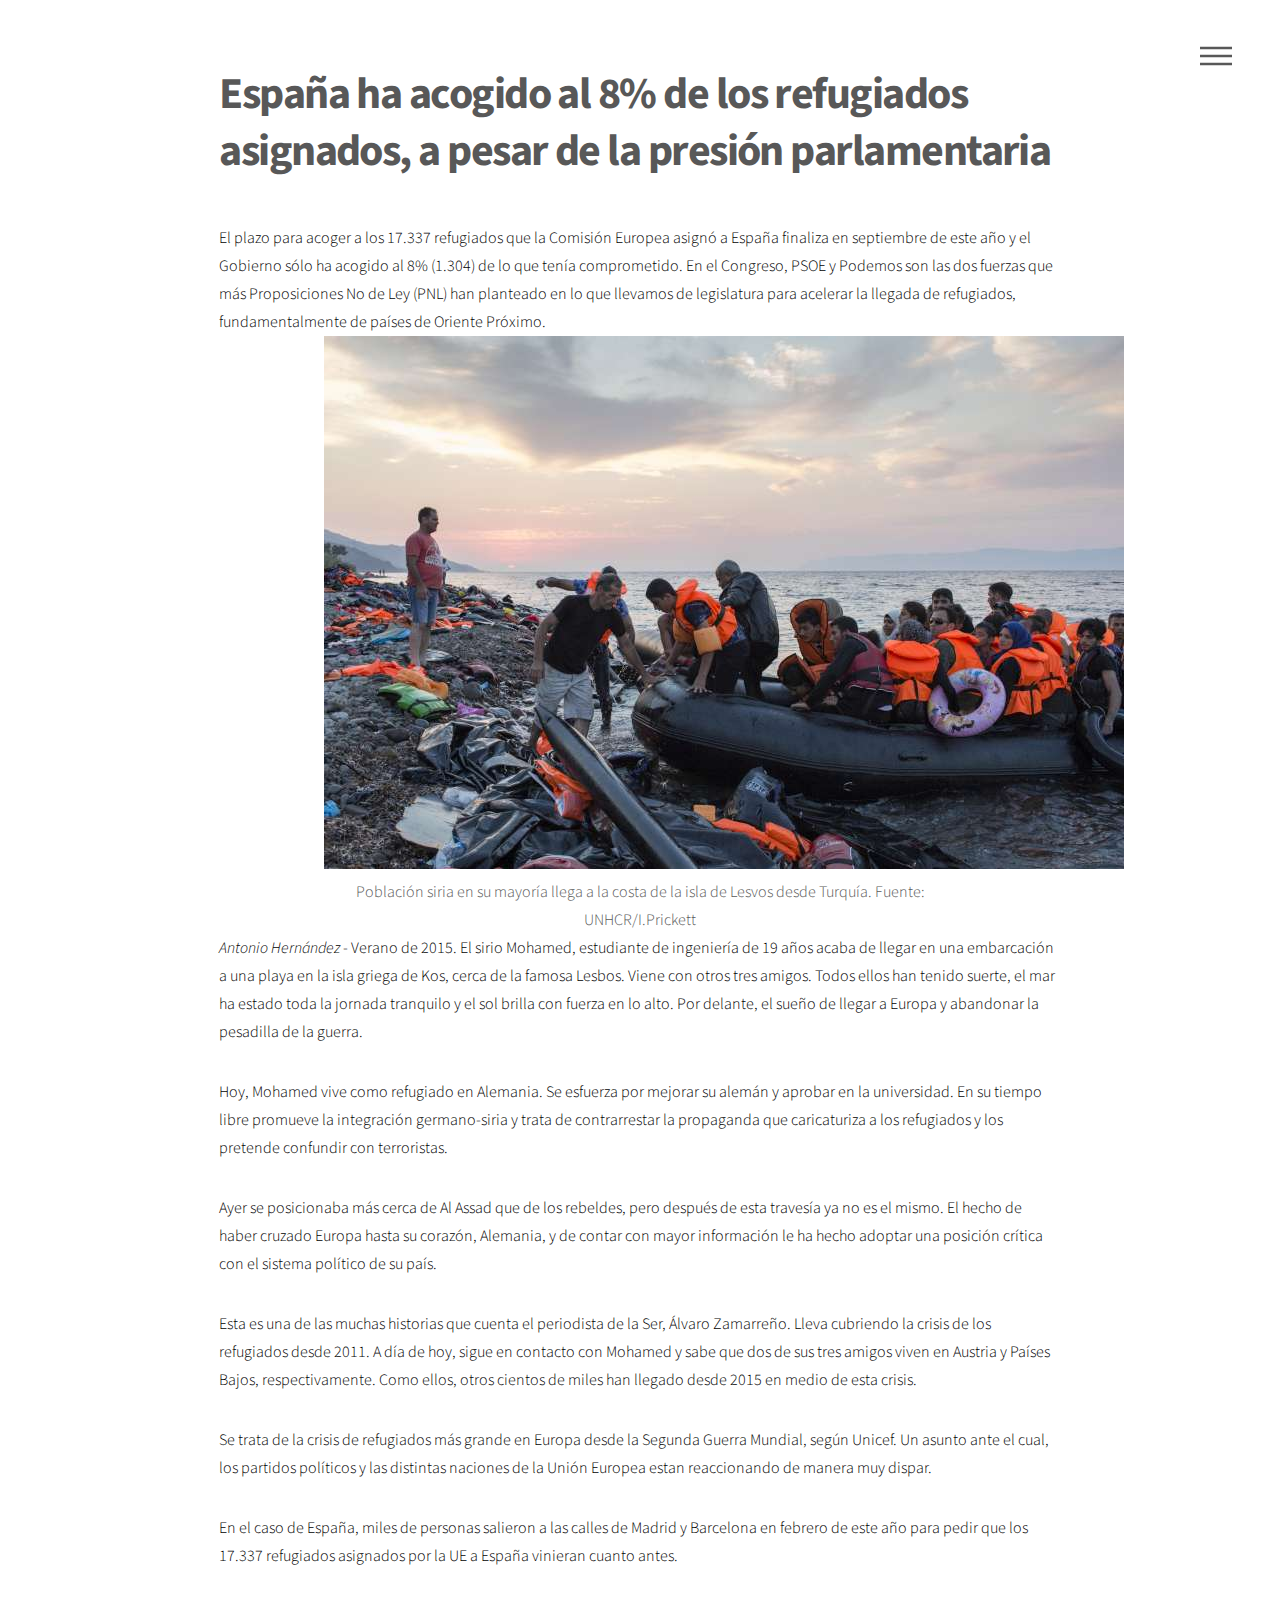
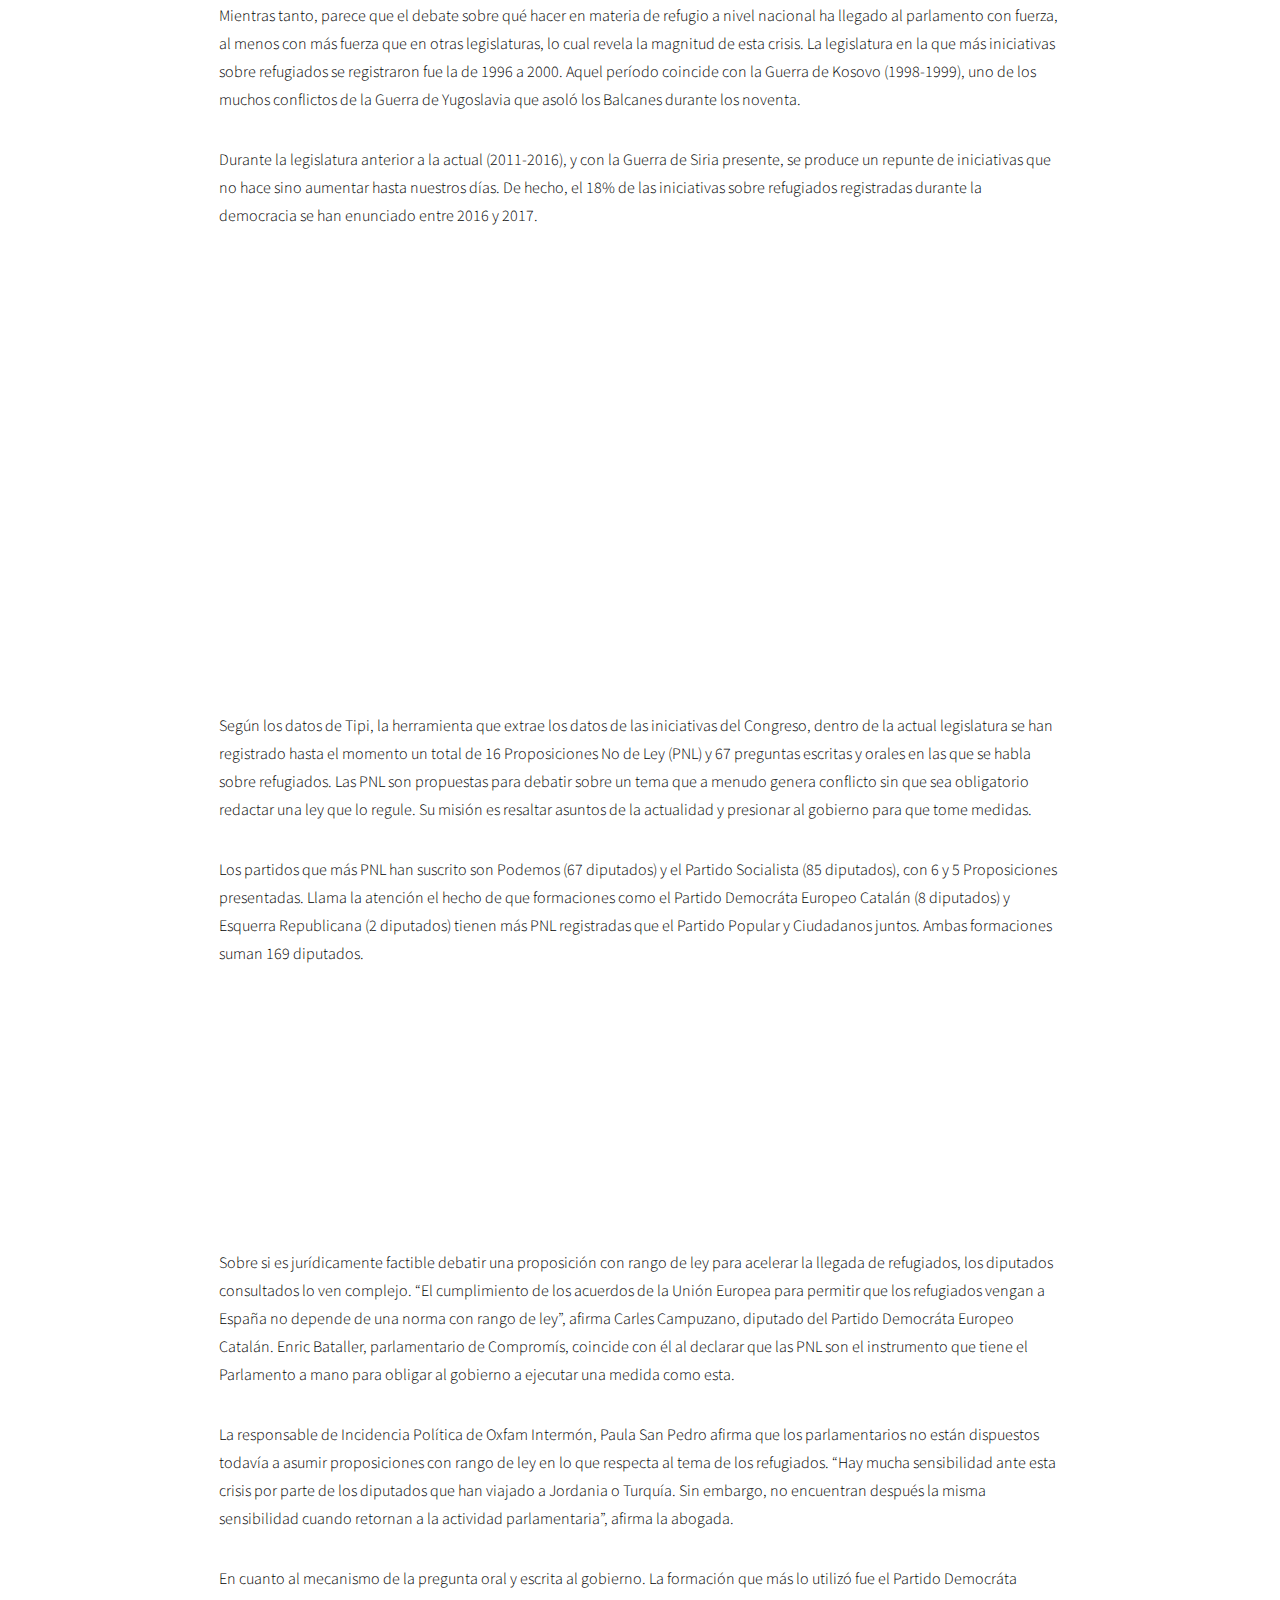
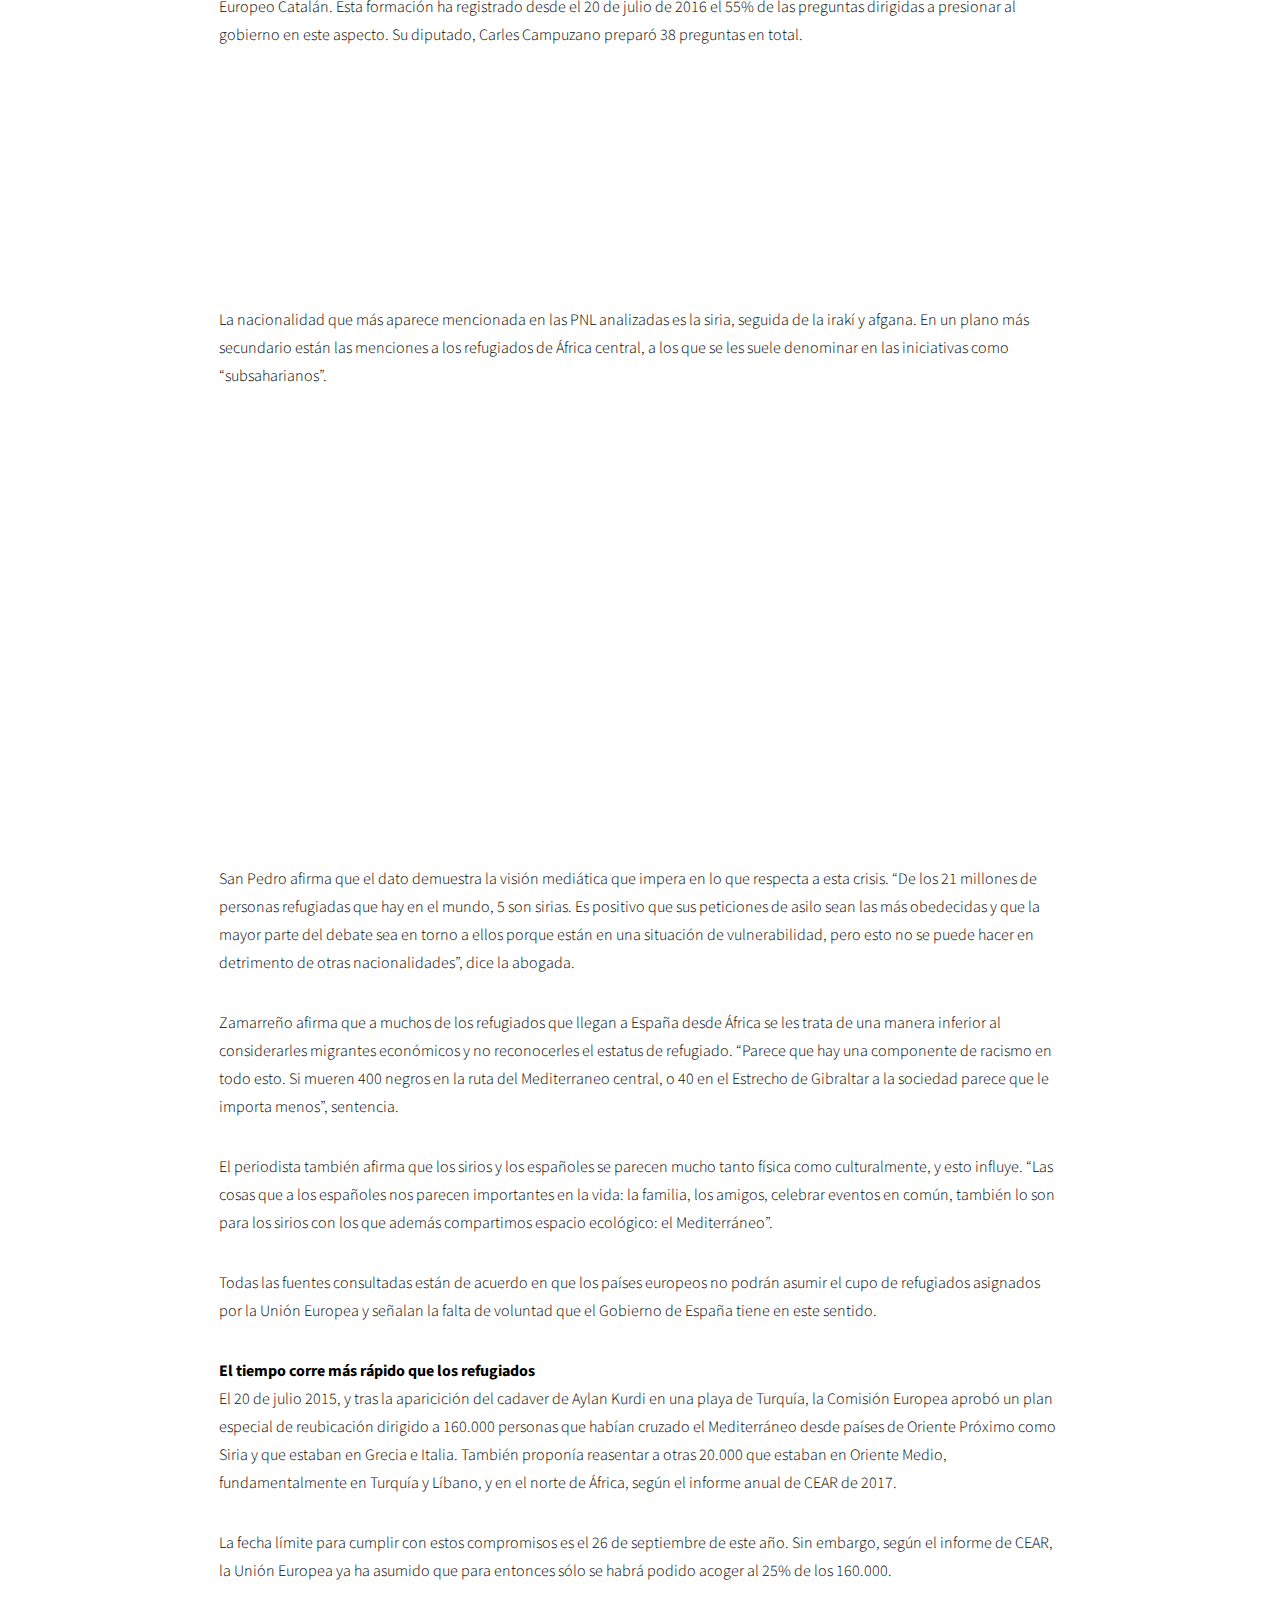
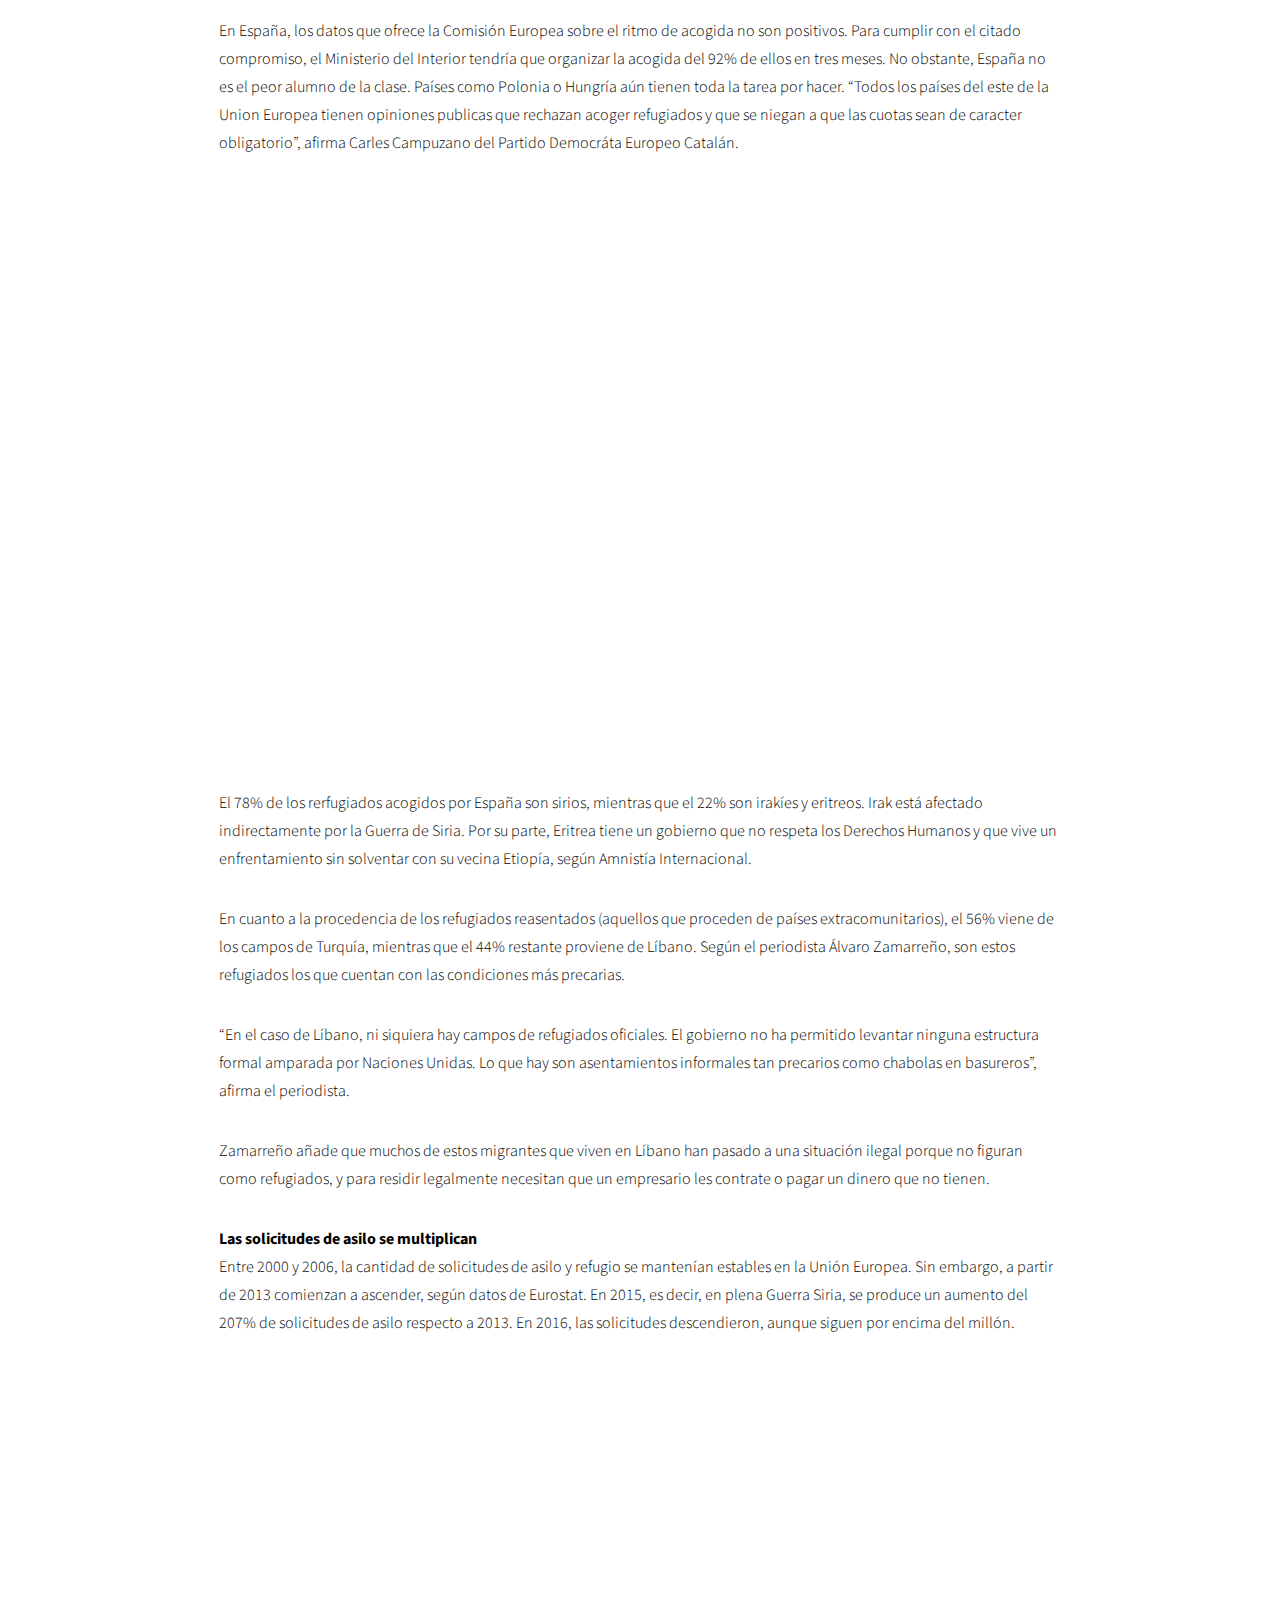
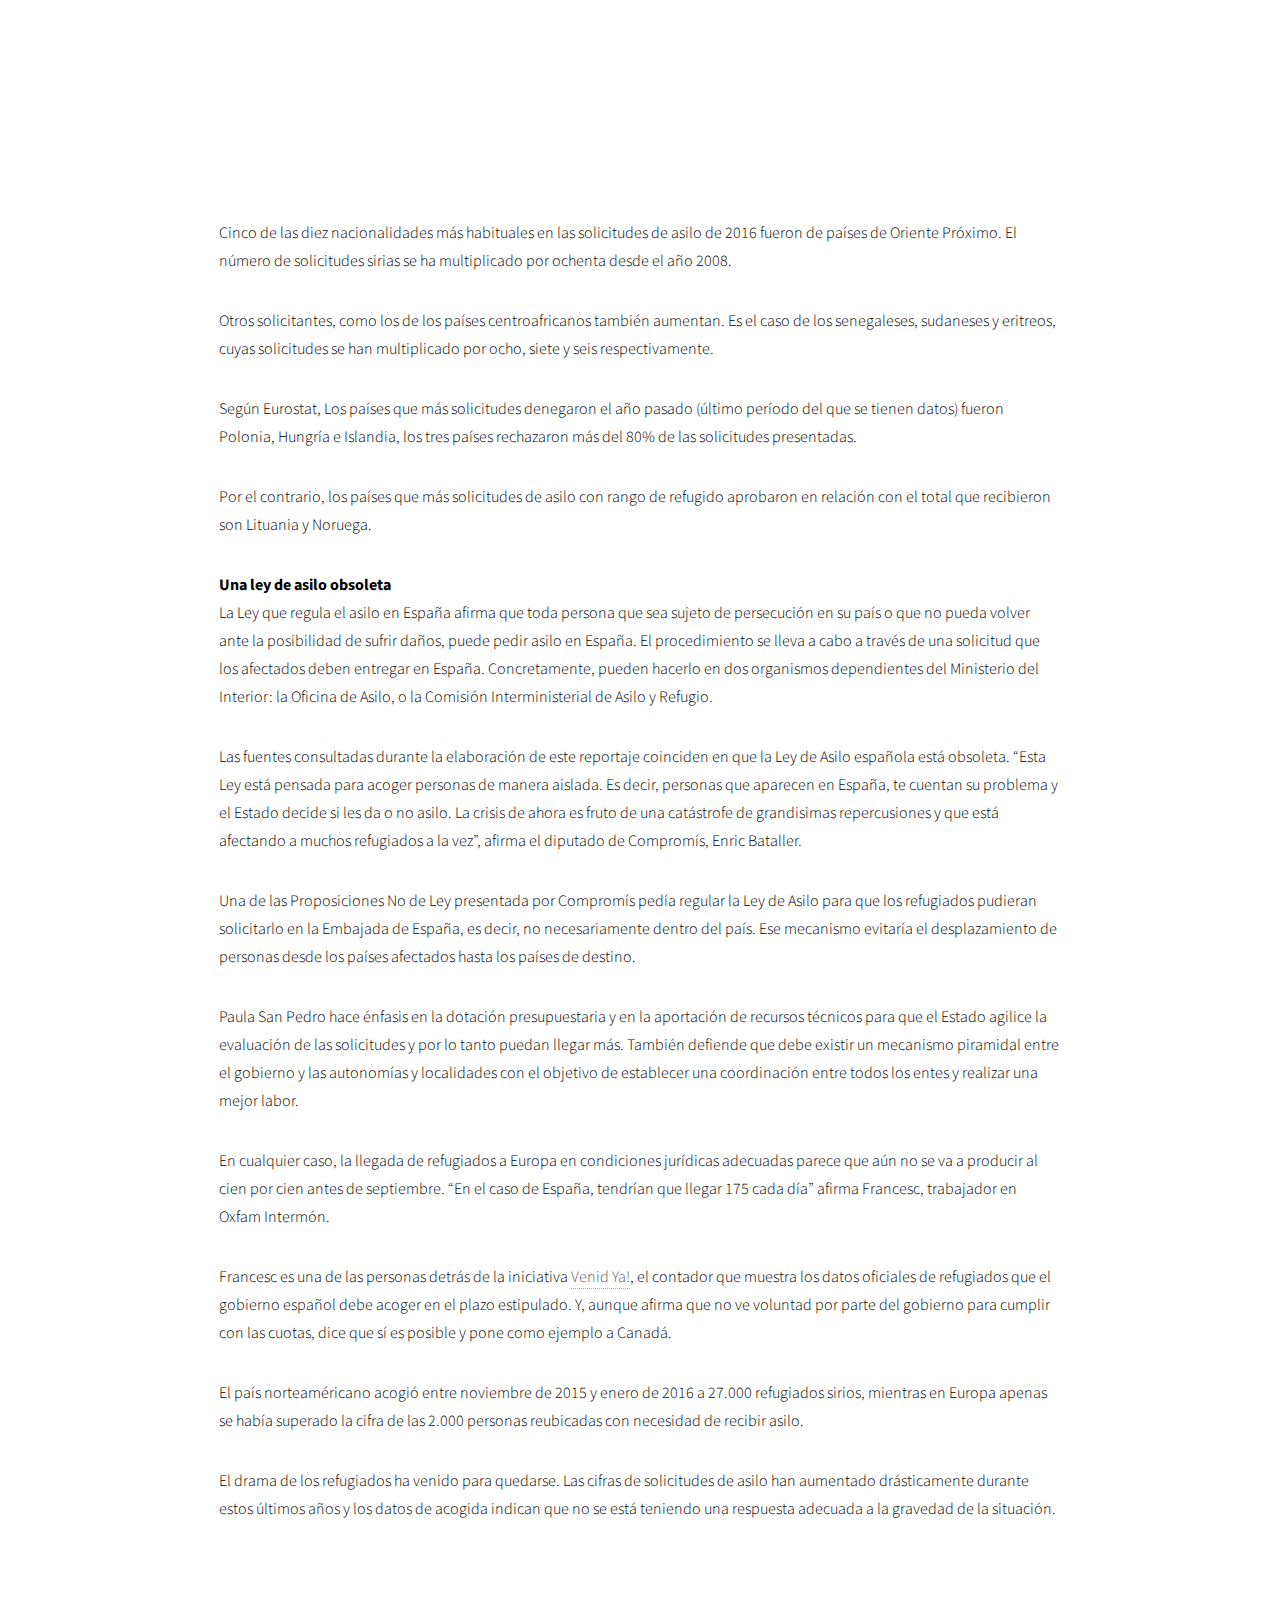
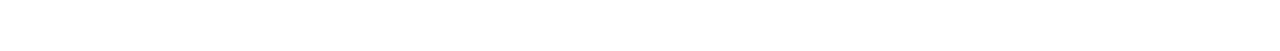
==== index.html @ 9ee9ac5f "Update index.html" ====
<!DOCTYPE HTML>
<!--
	Phantom by HTML5 UP
	html5up.net | @ajlkn
	Free for personal and commercial use under the CCA 3.0 license (html5up.net/license)
-->
<html>
	<head>
		<title>España ha acogido al 8% de los refugiados asignados, a pesar de la presión parlamentaria</title>
		<meta charset="utf-8" />
		<meta name="viewport" content="width=device-width, initial-scale=1" />
		<!--[if lte IE 8]><script src="assets/js/ie/html5shiv.js"></script><![endif]-->
		<link rel="stylesheet" href="assets/css/main.css" />
		<!--[if lte IE 9]><link rel="stylesheet" href="assets/css/ie9.css" /><![endif]-->
		<!--[if lte IE 8]><link rel="stylesheet" href="assets/css/ie8.css" /><![endif]-->
		<style type="text/css">
		p, span{
					color:black;
				}
				#main{
					width:72%;
					margin: auto;
				}

				iframe{
					display: block;
					margin: auto;
				}
				figure{
					width: 75%;
					margin: auto;
				}
				figcaption{
					text-align: center;
				}
				span.ladillo{
					font-weight: bold;
				}
		</style>
	</head>
	<body>
		<!-- Wrapper -->
			<div id="wrapper">

				<!-- Header -->
					<header id="header">
						<div class="inner">

							

							<!-- Nav -->
								<nav>
									<ul>
										<li><a href="#menu">Menu</a></li>
									</ul>
								</nav>

						</div>
					</header>

				<!-- Menu -->
					<nav id="menu">
						<h2>Menu</h2>
						<ul>
							<li><a href="index.html">Home</a></li>
							<li><a href="justi.html">Justificación</a></li>
							<li><a href="metodologia.html">Metodología</a></li>
							
						</ul>
					</nav>

				<!-- Main -->
					<div id="main">
						<div class="inner">
							<header>
								<h1>España ha acogido al 8% de los refugiados asignados, a pesar de la presión parlamentaria</h1>
							</header>
							<span>El plazo para acoger a los 17.337 refugiados que la Comisión Europea asignó a España finaliza en septiembre de este año y el Gobierno sólo ha acogido al 8% (1.304) de lo que tenía comprometido. En el Congreso, PSOE y Podemos son las dos fuerzas que más Proposiciones No de Ley (PNL) han planteado en lo que llevamos de legislatura para acelerar la llegada de refugiados, fundamentalmente de países de Oriente Próximo. </span>
							<figure>
								<img src="images/ref.jpg"/>
								<figcaption>Población siria en su mayoría llega a la costa de la isla de Lesvos desde Turquía. Fuente: UNHCR/I.Prickett</figcaption>
							</figure>


<p><span style="font-style: italic;">Antonio Hernández</span> - Verano de 2015. El sirio Mohamed, estudiante de ingeniería de 19 años acaba de llegar en una embarcación a una playa en la isla griega de Kos, cerca de la famosa Lesbos. Viene con otros tres amigos. Todos ellos han tenido suerte, el mar ha estado toda la jornada tranquilo y el sol brilla con fuerza en lo alto. Por delante, el sueño de llegar a Europa y abandonar la pesadilla de la guerra.</p>

<p>Hoy, Mohamed vive como refugiado en Alemania. Se esfuerza por mejorar su alemán y aprobar en la universidad. En su tiempo libre promueve la integración germano-siria y trata de contrarrestar la propaganda que caricaturiza a los refugiados y los pretende confundir con terroristas.</p>

<p>Ayer se posicionaba más cerca de Al Assad que de los rebeldes, pero después de esta travesía ya no es el mismo. El hecho de haber cruzado Europa hasta su corazón, Alemania, y de contar con mayor información le ha hecho adoptar una posición crítica con el sistema político de su país.</p>

<p>Esta es una de las muchas historias que cuenta el periodista de la Ser, Álvaro Zamarreño. Lleva cubriendo la crisis de los refugiados desde 2011. A día de hoy, sigue en contacto con Mohamed y sabe que dos de sus tres amigos viven en Austria y Países Bajos, respectivamente. Como ellos, otros cientos de miles han llegado desde 2015 en medio de esta crisis.</p>

<p>Se trata de la crisis de refugiados más grande en Europa desde la Segunda Guerra Mundial, según Unicef. Un asunto ante el cual, los partidos políticos y las distintas naciones de la Unión Europea estan reaccionando de manera muy dispar.</p>

<p>En el caso de España, miles de personas salieron a las calles de Madrid y Barcelona en febrero de este año para pedir que los 17.337 refugiados asignados por la UE a España vinieran cuanto antes.</p>

<p>Mientras tanto, parece que el debate sobre qué hacer en materia de refugio a nivel nacional ha llegado al parlamento con fuerza, al menos con más fuerza que en otras legislaturas, lo cual revela la magnitud de esta crisis. La legislatura en la que más iniciativas sobre refugiados se registraron fue la de 1996 a 2000. Aquel período coincide con la Guerra de Kosovo (1998-1999), uno de los muchos conflictos de la Guerra de Yugoslavia que asoló los Balcanes durante los noventa.</p>

<p>Durante la legislatura anterior a la actual (2011-2016), y con la Guerra de Siria presente, se produce un repunte de iniciativas que no hace sino aumentar hasta nuestros días. De hecho, el 18% de las iniciativas sobre refugiados registradas durante la democracia se han enunciado entre 2016 y 2017.</p>

<iframe src="//datawrapper.dwcdn.net/HiOro/1/" scrolling="no" frameborder="0" allowtransparency="true" allowfullscreen="allowfullscreen" webkitallowfullscreen="webkitallowfullscreen" mozallowfullscreen="mozallowfullscreen" oallowfullscreen="oallowfullscreen" msallowfullscreen="msallowfullscreen" width="700" height="450"></iframe>

<p>Según los datos de Tipi, la herramienta que extrae los datos de las iniciativas del Congreso, dentro de la actual legislatura se han registrado hasta el momento un total de 16 Proposiciones No de Ley (PNL) y 67 preguntas escritas y orales en las que se habla sobre refugiados. Las PNL son propuestas para debatir sobre un tema que a menudo genera conflicto sin que sea obligatorio redactar una ley que lo regule. Su misión es resaltar asuntos de la actualidad y presionar al gobierno para que tome medidas.</p>

<p>Los partidos que más PNL han suscrito son Podemos (67 diputados) y el Partido Socialista (85 diputados), con 6 y 5 Proposiciones presentadas. Llama la atención el hecho de que formaciones como el Partido Democráta Europeo Catalán (8 diputados) y Esquerra Republicana (2 diputados) tienen más PNL registradas que el Partido Popular y Ciudadanos juntos. Ambas formaciones suman 169 diputados.</p>

<iframe src="//datawrapper.dwcdn.net/FsWqM/1/" scrolling="no" frameborder="0" allowtransparency="true" allowfullscreen="allowfullscreen" webkitallowfullscreen="webkitallowfullscreen" mozallowfullscreen="mozallowfullscreen" oallowfullscreen="oallowfullscreen" msallowfullscreen="msallowfullscreen" width="600" height="249"></iframe>

<p>Sobre si es jurídicamente factible debatir una proposición con rango de ley para acelerar la llegada de refugiados, los diputados consultados lo ven complejo. “El cumplimiento de los acuerdos de la Unión Europea para permitir que los refugiados vengan a España no depende de una norma con rango de ley”, afirma Carles Campuzano, diputado del Partido Democráta Europeo Catalán. Enric Bataller, parlamentario de Compromís, coincide con él al declarar que las PNL son el instrumento que tiene el Parlamento a mano para obligar al gobierno a ejecutar una medida como esta.</p>

<p>La responsable de Incidencia Política de Oxfam Intermón, Paula San Pedro afirma que los parlamentarios no están dispuestos todavía a asumir proposiciones con rango de ley en lo que respecta al tema de los refugiados. “Hay mucha sensibilidad ante esta crisis por parte de los diputados que han viajado a Jordania o Turquía. Sin embargo, no encuentran después la misma sensibilidad cuando retornan a la actividad parlamentaria”, afirma la abogada.</p>

<p>En cuanto al mecanismo de la pregunta oral y escrita al gobierno. La formación que más lo utilizó fue el Partido Democráta Europeo Catalán. Esta formación ha registrado desde el 20 de julio de 2016 el 55% de las preguntas dirigidas a presionar al gobierno en este aspecto. Su diputado, Carles Campuzano preparó 38 preguntas en total.</p>

<iframe src="//datawrapper.dwcdn.net/QPkJz/1/" scrolling="no" frameborder="0" allowtransparency="true" allowfullscreen="allowfullscreen" webkitallowfullscreen="webkitallowfullscreen" mozallowfullscreen="mozallowfullscreen" oallowfullscreen="oallowfullscreen" msallowfullscreen="msallowfullscreen" width="600" height="225"></iframe>

<p>La nacionalidad que más aparece mencionada en las PNL analizadas es la siria, seguida de la irakí y afgana. En un plano más secundario están las menciones a los refugiados de África central, a los que se les suele denominar en las iniciativas como “subsaharianos”.</p>

<iframe src="//datawrapper.dwcdn.net/bsB7h/1/" scrolling="no" frameborder="0" allowtransparency="true" allowfullscreen="allowfullscreen" webkitallowfullscreen="webkitallowfullscreen" mozallowfullscreen="mozallowfullscreen" oallowfullscreen="oallowfullscreen" msallowfullscreen="msallowfullscreen" width="600" height="443"></iframe>

<p>San Pedro afirma que el dato demuestra  la visión mediática que impera en lo que respecta a esta crisis. “De los 21 millones de personas refugiadas que hay en el mundo, 5 son sirias. Es positivo que sus peticiones de asilo sean las más obedecidas y que la mayor parte del debate sea en torno a ellos porque están en una situación de vulnerabilidad, pero esto no se puede hacer en detrimento de otras nacionalidades”, dice la abogada.</p>

<p>Zamarreño afirma que a muchos de los refugiados que llegan a España desde África se les trata de una manera inferior al considerarles migrantes económicos y no reconocerles el estatus de refugiado. “Parece que hay una componente de racismo en todo esto. Si mueren 400 negros en la ruta del Mediterraneo central, o 40 en el Estrecho de Gibraltar a la sociedad parece que le importa menos”, sentencia.</p>

<p>El periodista también afirma que los sirios y los españoles se parecen mucho tanto física como culturalmente, y esto influye. “Las cosas que a los españoles nos parecen importantes en la vida: la familia, los amigos, celebrar eventos en común, también lo son para los sirios con los que además compartimos espacio ecológico: el Mediterráneo”.</p>

<p>Todas las fuentes consultadas están de acuerdo en que los países europeos no podrán asumir el cupo de refugiados asignados por la Unión Europea y señalan la falta de voluntad que el Gobierno de España tiene en este sentido.</p>

<span class="ladillo">El tiempo corre más rápido que los refugiados</span>
<p>El 20 de julio 2015, y tras la aparicición del cadaver de Aylan Kurdi en una playa de Turquía, la Comisión Europea aprobó un plan especial de reubicación dirigido a 160.000 personas que habían cruzado el Mediterráneo desde países de Oriente Próximo como Siria y que estaban en Grecia e Italia. También proponía reasentar a otras 20.000 que estaban en Oriente Medio, fundamentalmente en Turquía y Líbano, y en el norte de África, según el informe anual de CEAR de 2017.</p>

<p>La fecha límite para cumplir con estos compromisos es el 26 de septiembre de este año. Sin embargo, según el informe de CEAR, la Unión Europea ya ha asumido que para entonces sólo se habrá podido acoger al 25% de los 160.000.</p>	 

<p>En España, los datos que ofrece la Comisión Europea sobre el ritmo de acogida no son positivos. Para cumplir con el citado compromiso, el Ministerio del Interior tendría que organizar la acogida del 92% de ellos en tres meses. No obstante, España no es el peor alumno de la clase. Países como Polonia o Hungría aún tienen toda la tarea por hacer. “Todos los países del este de la Union Europea tienen opiniones publicas que rechazan acoger refugiados y que se niegan a que las cuotas sean de caracter obligatorio”, afirma Carles Campuzano del Partido Democráta Europeo Catalán.</p>
<iframe src="//datawrapper.dwcdn.net/0uWqn/2/" scrolling="no" frameborder="0" allowtransparency="true" allowfullscreen="allowfullscreen" webkitallowfullscreen="webkitallowfullscreen" mozallowfullscreen="mozallowfullscreen" oallowfullscreen="oallowfullscreen" msallowfullscreen="msallowfullscreen" width="748" height="600"></iframe>

<p>El 78% de los rerfugiados acogidos por España son sirios, mientras que el 22% son irakíes y eritreos. Irak está afectado indirectamente por la Guerra de Siria. Por su parte, Eritrea tiene un gobierno que no respeta los Derechos Humanos y que vive un enfrentamiento sin solventar con su vecina Etiopía, según Amnistía Internacional.</p>

<p>En cuanto a la procedencia de los refugiados reasentados (aquellos que proceden de países extracomunitarios), el 56% viene de los campos de Turquía, mientras que el 44% restante proviene de Líbano. Según el periodista Álvaro Zamarreño, son estos refugiados los que cuentan con las condiciones más precarias.</p>

<p>“En el caso de Líbano, ni siquiera hay campos de refugiados oficiales. El gobierno no ha permitido levantar ninguna estructura formal amparada por Naciones Unidas. Lo que hay son asentamientos informales tan precarios como chabolas en basureros”, afirma el periodista. </p>

<p>Zamarreño añade que muchos de estos migrantes que viven en Líbano han pasado a una situación ilegal porque no figuran como refugiados, y para residir legalmente necesitan que un empresario les contrate o pagar un dinero que no tienen.</p>

<span class="ladillo">Las solicitudes de asilo se multiplican</span>
<p>Entre 2000 y 2006, la cantidad de solicitudes de asilo y refugio se mantenían estables en la Unión Europea. Sin embargo, a partir de 2013 comienzan a ascender, según datos de Eurostat. En 2015, es decir, en plena Guerra Siria, se produce un aumento del 207% de solicitudes de asilo respecto a 2013. En 2016, las solicitudes descendieron, aunque siguen por encima del millón.</p>
<iframe src="//datawrapper.dwcdn.net/e2o9p/4/" scrolling="no" frameborder="0" allowtransparency="true" allowfullscreen="allowfullscreen" webkitallowfullscreen="webkitallowfullscreen" mozallowfullscreen="mozallowfullscreen" oallowfullscreen="oallowfullscreen" msallowfullscreen="msallowfullscreen" width="600" height="450"></iframe>

<p>Cinco de las diez nacionalidades más habituales en las solicitudes de asilo de 2016 fueron de países de Oriente Próximo. El número de solicitudes sirias se ha multiplicado por ochenta desde el año 2008.</p>

<p>Otros solicitantes, como los de los países centroafricanos también aumentan. Es el caso de los senegaleses, sudaneses y eritreos, cuyas solicitudes se han multiplicado por ocho, siete y seis respectivamente.</p>

<p>Según Eurostat, Los países que más solicitudes denegaron el año pasado (último período del que se tienen datos) fueron Polonia, Hungría e Islandia, los tres países rechazaron más del 80% de las solicitudes presentadas. </p>

<p>Por el contrario, los países que más solicitudes de asilo con rango de refugido aprobaron en relación con el total que recibieron son Lituania y Noruega.</p>

<span class="ladillo">Una ley de asilo obsoleta</span>

<p>La Ley que regula el asilo en España afirma que toda persona que sea sujeto de persecución en su país o que no pueda volver ante la posibilidad de sufrir daños, puede pedir asilo en España. El procedimiento se lleva a cabo a través de una solicitud que los afectados deben entregar en España. Concretamente, pueden hacerlo en dos organismos dependientes del Ministerio del Interior: la Oficina de Asilo, o la Comisión Interministerial de Asilo y Refugio.</p>

<p>Las fuentes consultadas durante la elaboración de este reportaje coinciden en que la Ley de Asilo española está obsoleta. “Esta Ley está pensada para acoger personas de manera aislada. Es decir, personas que aparecen en España, te cuentan su problema y el Estado decide si les da o no asilo. La crisis de ahora es fruto de una catástrofe de grandisimas repercusiones y que está afectando a muchos refugiados a la vez”, afirma el diputado de Compromís, Enric Bataller.</p>

<p>Una de las Proposiciones No de Ley presentada por Compromís pedía regular la Ley de Asilo para que los refugiados pudieran solicitarlo en la Embajada de España, es decir, no necesariamente dentro del país. Ese mecanismo evitaría el desplazamiento de personas desde los países afectados hasta los países de destino.</p>

<p>Paula San Pedro hace énfasis en la dotación presupuestaria y en la aportación de recursos técnicos para que el Estado agilice la evaluación de las solicitudes y por lo tanto puedan llegar más. También defiende que debe existir un mecanismo piramidal entre el gobierno y las autonomías y localidades con el objetivo de establecer una coordinación entre todos los entes y realizar una mejor labor.</p>
<p>En cualquier caso, la llegada de refugiados a Europa en condiciones jurídicas adecuadas parece que aún no se va a producir al cien por cien antes de septiembre. “En el caso de España, tendrían que llegar 175 cada día” afirma Francesc, trabajador en Oxfam Intermón.</p>

<p>Francesc es una de las personas detrás de la iniciativa <a href="http://venidya.org/">Venid Ya!</a>, el contador que muestra los datos oficiales de refugiados que el gobierno español debe acoger en el plazo estipulado. Y, aunque afirma que no ve voluntad por parte del gobierno para cumplir con las cuotas, dice que sí es posible y pone como ejemplo a Canadá.</p>

<p>El país norteaméricano acogió entre noviembre de 2015 y enero de 2016 a 27.000 refugiados sirios, mientras en Europa apenas se había superado la cifra de las 2.000 personas reubicadas con necesidad de recibir asilo.</p>

<p>El drama de los refugiados ha venido para quedarse. Las cifras de solicitudes de asilo han aumentado drásticamente durante estos últimos años y los datos de acogida indican que no se está teniendo una respuesta adecuada a la gravedad de la situación.</p>

						</div>
					</div>

				<!-- Footer -->
				<!--
					<footer id="footer">
						<div class="inner">
							<section>
								<h2>Get in touch</h2>
								<form method="post" action="#">
									<div class="field half first">
										<input type="text" name="name" id="name" placeholder="Name" />
									</div>
									<div class="field half">
										<input type="email" name="email" id="email" placeholder="Email" />
									</div>
									<div class="field">
										<textarea name="message" id="message" placeholder="Message"></textarea>
									</div>
									<ul class="actions">
										<li><input type="submit" value="Send" class="special" /></li>
									</ul>
								</form>
							</section>
							<section>
								<h2>Follow</h2>
								<ul class="icons">
									<li><a href="#" class="icon style2 fa-twitter"><span class="label">Twitter</span></a></li>
									<li><a href="#" class="icon style2 fa-facebook"><span class="label">Facebook</span></a></li>
									<li><a href="#" class="icon style2 fa-instagram"><span class="label">Instagram</span></a></li>
									<li><a href="#" class="icon style2 fa-dribbble"><span class="label">Dribbble</span></a></li>
									<li><a href="#" class="icon style2 fa-github"><span class="label">GitHub</span></a></li>
									<li><a href="#" class="icon style2 fa-500px"><span class="label">500px</span></a></li>
									<li><a href="#" class="icon style2 fa-phone"><span class="label">Phone</span></a></li>
									<li><a href="#" class="icon style2 fa-envelope-o"><span class="label">Email</span></a></li>
								</ul>
							</section>
							<ul class="copyright">
								<li>&copy; Untitled. All rights reserved</li><li>Design: <a href="http://html5up.net">HTML5 UP</a></li>
							</ul>
						</div>
					</footer>
		!-->
			</div>

		<!-- Scripts -->
			<script src="assets/js/jquery.min.js"></script>
			<script src="assets/js/skel.min.js"></script>
			<script src="assets/js/util.js"></script>
			<!--[if lte IE 8]><script src="assets/js/ie/respond.min.js"></script><![endif]-->
			<script src="assets/js/main.js"></script>

	</body>
</html>
---- assets/css/main.css ----
@import url(font-awesome.min.css);
@import url("https://fonts.googleapis.com/css?family=Source+Sans+Pro:300,700,900");

/*
	Phantom by HTML5 UP
	html5up.net | @ajlkn
	Free for personal and commercial use under the CCA 3.0 license (html5up.net/license)
*/

/* Reset */

	html, body, div, span, applet, object, iframe, h1, h2, h3, h4, h5, h6, p, blockquote, pre, a, abbr, acronym, address, big, cite, code, del, dfn, em, img, ins, kbd, q, s, samp, small, strike, strong, sub, sup, tt, var, b, u, i, center, dl, dt, dd, ol, ul, li, fieldset, form, label, legend, table, caption, tbody, tfoot, thead, tr, th, td, article, aside, canvas, details, embed, figure, figcaption, footer, header, hgroup, menu, nav, output, ruby, section, summary, time, mark, audio, video {
		margin: 0;
		padding: 0;
		border: 0;
		font-size: 100%;
		font: inherit;
		vertical-align: baseline;
	}

	article, aside, details, figcaption, figure, footer, header, hgroup, menu, nav, section {
		display: block;
	}

	body {
		line-height: 1;
	}

	ol, ul {
		list-style: none;
	}

	blockquote, q {
		quotes: none;
	}

	blockquote:before, blockquote:after, q:before, q:after {
		content: '';
		content: none;
	}

	table {
		border-collapse: collapse;
		border-spacing: 0;
	}

	body {
		-webkit-text-size-adjust: none;
	}

/* Box Model */

	*, *:before, *:after {
		-moz-box-sizing: border-box;
		-webkit-box-sizing: border-box;
		box-sizing: border-box;
	}

/* Grid */

	.row {
		border-bottom: solid 1px transparent;
		-moz-box-sizing: border-box;
		-webkit-box-sizing: border-box;
		box-sizing: border-box;
	}

	.row > * {
		float: left;
		-moz-box-sizing: border-box;
		-webkit-box-sizing: border-box;
		box-sizing: border-box;
	}

	.row:after, .row:before {
		content: '';
		display: block;
		clear: both;
		height: 0;
	}

	.row.uniform > * > :first-child {
		margin-top: 0;
	}

	.row.uniform > * > :last-child {
		margin-bottom: 0;
	}

	.row.\30 \25 > * {
		padding: 0 0 0 0em;
	}

	.row.\30 \25 {
		margin: 0 0 -1px 0em;
	}

	.row.uniform.\30 \25 > * {
		padding: 0em 0 0 0em;
	}

	.row.uniform.\30 \25 {
		margin: 0em 0 -1px 0em;
	}

	.row > * {
		padding: 0 0 0 2em;
	}

	.row {
		margin: 0 0 -1px -2em;
	}

	.row.uniform > * {
		padding: 2em 0 0 2em;
	}

	.row.uniform {
		margin: -2em 0 -1px -2em;
	}

	.row.\32 00\25 > * {
		padding: 0 0 0 4em;
	}

	.row.\32 00\25 {
		margin: 0 0 -1px -4em;
	}

	.row.uniform.\32 00\25 > * {
		padding: 4em 0 0 4em;
	}

	.row.uniform.\32 00\25 {
		margin: -4em 0 -1px -4em;
	}

	.row.\31 50\25 > * {
		padding: 0 0 0 3em;
	}

	.row.\31 50\25 {
		margin: 0 0 -1px -3em;
	}

	.row.uniform.\31 50\25 > * {
		padding: 3em 0 0 3em;
	}

	.row.uniform.\31 50\25 {
		margin: -3em 0 -1px -3em;
	}

	.row.\35 0\25 > * {
		padding: 0 0 0 1em;
	}

	.row.\35 0\25 {
		margin: 0 0 -1px -1em;
	}

	.row.uniform.\35 0\25 > * {
		padding: 1em 0 0 1em;
	}

	.row.uniform.\35 0\25 {
		margin: -1em 0 -1px -1em;
	}

	.row.\32 5\25 > * {
		padding: 0 0 0 0.5em;
	}

	.row.\32 5\25 {
		margin: 0 0 -1px -0.5em;
	}

	.row.uniform.\32 5\25 > * {
		padding: 0.5em 0 0 0.5em;
	}

	.row.uniform.\32 5\25 {
		margin: -0.5em 0 -1px -0.5em;
	}

	.\31 2u, .\31 2u\24 {
		width: 100%;
		clear: none;
		margin-left: 0;
	}

	.\31 1u, .\31 1u\24 {
		width: 91.6666666667%;
		clear: none;
		margin-left: 0;
	}

	.\31 0u, .\31 0u\24 {
		width: 83.3333333333%;
		clear: none;
		margin-left: 0;
	}

	.\39 u, .\39 u\24 {
		width: 75%;
		clear: none;
		margin-left: 0;
	}

	.\38 u, .\38 u\24 {
		width: 66.6666666667%;
		clear: none;
		margin-left: 0;
	}

	.\37 u, .\37 u\24 {
		width: 58.3333333333%;
		clear: none;
		margin-left: 0;
	}

	.\36 u, .\36 u\24 {
		width: 50%;
		clear: none;
		margin-left: 0;
	}

	.\35 u, .\35 u\24 {
		width: 41.6666666667%;
		clear: none;
		margin-left: 0;
	}

	.\34 u, .\34 u\24 {
		width: 33.3333333333%;
		clear: none;
		margin-left: 0;
	}

	.\33 u, .\33 u\24 {
		width: 25%;
		clear: none;
		margin-left: 0;
	}

	.\32 u, .\32 u\24 {
		width: 16.6666666667%;
		clear: none;
		margin-left: 0;
	}

	.\31 u, .\31 u\24 {
		width: 8.3333333333%;
		clear: none;
		margin-left: 0;
	}

	.\31 2u\24 + *,
	.\31 1u\24 + *,
	.\31 0u\24 + *,
	.\39 u\24 + *,
	.\38 u\24 + *,
	.\37 u\24 + *,
	.\36 u\24 + *,
	.\35 u\24 + *,
	.\34 u\24 + *,
	.\33 u\24 + *,
	.\32 u\24 + *,
	.\31 u\24 + * {
		clear: left;
	}

	.\-11u {
		margin-left: 91.66667%;
	}

	.\-10u {
		margin-left: 83.33333%;
	}

	.\-9u {
		margin-left: 75%;
	}

	.\-8u {
		margin-left: 66.66667%;
	}

	.\-7u {
		margin-left: 58.33333%;
	}

	.\-6u {
		margin-left: 50%;
	}

	.\-5u {
		margin-left: 41.66667%;
	}

	.\-4u {
		margin-left: 33.33333%;
	}

	.\-3u {
		margin-left: 25%;
	}

	.\-2u {
		margin-left: 16.66667%;
	}

	.\-1u {
		margin-left: 8.33333%;
	}

	@media screen and (max-width: 1680px) {

		.row > * {
			padding: 0 0 0 2em;
		}

		.row {
			margin: 0 0 -1px -2em;
		}

		.row.uniform > * {
			padding: 2em 0 0 2em;
		}

		.row.uniform {
			margin: -2em 0 -1px -2em;
		}

		.row.\32 00\25 > * {
			padding: 0 0 0 4em;
		}

		.row.\32 00\25 {
			margin: 0 0 -1px -4em;
		}

		.row.uniform.\32 00\25 > * {
			padding: 4em 0 0 4em;
		}

		.row.uniform.\32 00\25 {
			margin: -4em 0 -1px -4em;
		}

		.row.\31 50\25 > * {
			padding: 0 0 0 3em;
		}

		.row.\31 50\25 {
			margin: 0 0 -1px -3em;
		}

		.row.uniform.\31 50\25 > * {
			padding: 3em 0 0 3em;
		}

		.row.uniform.\31 50\25 {
			margin: -3em 0 -1px -3em;
		}

		.row.\35 0\25 > * {
			padding: 0 0 0 1em;
		}

		.row.\35 0\25 {
			margin: 0 0 -1px -1em;
		}

		.row.uniform.\35 0\25 > * {
			padding: 1em 0 0 1em;
		}

		.row.uniform.\35 0\25 {
			margin: -1em 0 -1px -1em;
		}

		.row.\32 5\25 > * {
			padding: 0 0 0 0.5em;
		}

		.row.\32 5\25 {
			margin: 0 0 -1px -0.5em;
		}

		.row.uniform.\32 5\25 > * {
			padding: 0.5em 0 0 0.5em;
		}

		.row.uniform.\32 5\25 {
			margin: -0.5em 0 -1px -0.5em;
		}

		.\31 2u\28xlarge\29, .\31 2u\24\28xlarge\29 {
			width: 100%;
			clear: none;
			margin-left: 0;
		}

		.\31 1u\28xlarge\29, .\31 1u\24\28xlarge\29 {
			width: 91.6666666667%;
			clear: none;
			margin-left: 0;
		}

		.\31 0u\28xlarge\29, .\31 0u\24\28xlarge\29 {
			width: 83.3333333333%;
			clear: none;
			margin-left: 0;
		}

		.\39 u\28xlarge\29, .\39 u\24\28xlarge\29 {
			width: 75%;
			clear: none;
			margin-left: 0;
		}

		.\38 u\28xlarge\29, .\38 u\24\28xlarge\29 {
			width: 66.6666666667%;
			clear: none;
			margin-left: 0;
		}

		.\37 u\28xlarge\29, .\37 u\24\28xlarge\29 {
			width: 58.3333333333%;
			clear: none;
			margin-left: 0;
		}

		.\36 u\28xlarge\29, .\36 u\24\28xlarge\29 {
			width: 50%;
			clear: none;
			margin-left: 0;
		}

		.\35 u\28xlarge\29, .\35 u\24\28xlarge\29 {
			width: 41.6666666667%;
			clear: none;
			margin-left: 0;
		}

		.\34 u\28xlarge\29, .\34 u\24\28xlarge\29 {
			width: 33.3333333333%;
			clear: none;
			margin-left: 0;
		}

		.\33 u\28xlarge\29, .\33 u\24\28xlarge\29 {
			width: 25%;
			clear: none;
			margin-left: 0;
		}

		.\32 u\28xlarge\29, .\32 u\24\28xlarge\29 {
			width: 16.6666666667%;
			clear: none;
			margin-left: 0;
		}

		.\31 u\28xlarge\29, .\31 u\24\28xlarge\29 {
			width: 8.3333333333%;
			clear: none;
			margin-left: 0;
		}

		.\31 2u\24\28xlarge\29 + *,
		.\31 1u\24\28xlarge\29 + *,
		.\31 0u\24\28xlarge\29 + *,
		.\39 u\24\28xlarge\29 + *,
		.\38 u\24\28xlarge\29 + *,
		.\37 u\24\28xlarge\29 + *,
		.\36 u\24\28xlarge\29 + *,
		.\35 u\24\28xlarge\29 + *,
		.\34 u\24\28xlarge\29 + *,
		.\33 u\24\28xlarge\29 + *,
		.\32 u\24\28xlarge\29 + *,
		.\31 u\24\28xlarge\29 + * {
			clear: left;
		}

		.\-11u\28xlarge\29 {
			margin-left: 91.66667%;
		}

		.\-10u\28xlarge\29 {
			margin-left: 83.33333%;
		}

		.\-9u\28xlarge\29 {
			margin-left: 75%;
		}

		.\-8u\28xlarge\29 {
			margin-left: 66.66667%;
		}

		.\-7u\28xlarge\29 {
			margin-left: 58.33333%;
		}

		.\-6u\28xlarge\29 {
			margin-left: 50%;
		}

		.\-5u\28xlarge\29 {
			margin-left: 41.66667%;
		}

		.\-4u\28xlarge\29 {
			margin-left: 33.33333%;
		}

		.\-3u\28xlarge\29 {
			margin-left: 25%;
		}

		.\-2u\28xlarge\29 {
			margin-left: 16.66667%;
		}

		.\-1u\28xlarge\29 {
			margin-left: 8.33333%;
		}

	}

	@media screen and (max-width: 1280px) {

		.row > * {
			padding: 0 0 0 2em;
		}

		.row {
			margin: 0 0 -1px -2em;
		}

		.row.uniform > * {
			padding: 2em 0 0 2em;
		}

		.row.uniform {
			margin: -2em 0 -1px -2em;
		}

		.row.\32 00\25 > * {
			padding: 0 0 0 4em;
		}

		.row.\32 00\25 {
			margin: 0 0 -1px -4em;
		}

		.row.uniform.\32 00\25 > * {
			padding: 4em 0 0 4em;
		}

		.row.uniform.\32 00\25 {
			margin: -4em 0 -1px -4em;
		}

		.row.\31 50\25 > * {
			padding: 0 0 0 3em;
		}

		.row.\31 50\25 {
			margin: 0 0 -1px -3em;
		}

		.row.uniform.\31 50\25 > * {
			padding: 3em 0 0 3em;
		}

		.row.uniform.\31 50\25 {
			margin: -3em 0 -1px -3em;
		}

		.row.\35 0\25 > * {
			padding: 0 0 0 1em;
		}

		.row.\35 0\25 {
			margin: 0 0 -1px -1em;
		}

		.row.uniform.\35 0\25 > * {
			padding: 1em 0 0 1em;
		}

		.row.uniform.\35 0\25 {
			margin: -1em 0 -1px -1em;
		}

		.row.\32 5\25 > * {
			padding: 0 0 0 0.5em;
		}

		.row.\32 5\25 {
			margin: 0 0 -1px -0.5em;
		}

		.row.uniform.\32 5\25 > * {
			padding: 0.5em 0 0 0.5em;
		}

		.row.uniform.\32 5\25 {
			margin: -0.5em 0 -1px -0.5em;
		}

		.\31 2u\28large\29, .\31 2u\24\28large\29 {
			width: 100%;
			clear: none;
			margin-left: 0;
		}

		.\31 1u\28large\29, .\31 1u\24\28large\29 {
			width: 91.6666666667%;
			clear: none;
			margin-left: 0;
		}

		.\31 0u\28large\29, .\31 0u\24\28large\29 {
			width: 83.3333333333%;
			clear: none;
			margin-left: 0;
		}

		.\39 u\28large\29, .\39 u\24\28large\29 {
			width: 75%;
			clear: none;
			margin-left: 0;
		}

		.\38 u\28large\29, .\38 u\24\28large\29 {
			width: 66.6666666667%;
			clear: none;
			margin-left: 0;
		}

		.\37 u\28large\29, .\37 u\24\28large\29 {
			width: 58.3333333333%;
			clear: none;
			margin-left: 0;
		}

		.\36 u\28large\29, .\36 u\24\28large\29 {
			width: 50%;
			clear: none;
			margin-left: 0;
		}

		.\35 u\28large\29, .\35 u\24\28large\29 {
			width: 41.6666666667%;
			clear: none;
			margin-left: 0;
		}

		.\34 u\28large\29, .\34 u\24\28large\29 {
			width: 33.3333333333%;
			clear: none;
			margin-left: 0;
		}

		.\33 u\28large\29, .\33 u\24\28large\29 {
			width: 25%;
			clear: none;
			margin-left: 0;
		}

		.\32 u\28large\29, .\32 u\24\28large\29 {
			width: 16.6666666667%;
			clear: none;
			margin-left: 0;
		}

		.\31 u\28large\29, .\31 u\24\28large\29 {
			width: 8.3333333333%;
			clear: none;
			margin-left: 0;
		}

		.\31 2u\24\28large\29 + *,
		.\31 1u\24\28large\29 + *,
		.\31 0u\24\28large\29 + *,
		.\39 u\24\28large\29 + *,
		.\38 u\24\28large\29 + *,
		.\37 u\24\28large\29 + *,
		.\36 u\24\28large\29 + *,
		.\35 u\24\28large\29 + *,
		.\34 u\24\28large\29 + *,
		.\33 u\24\28large\29 + *,
		.\32 u\24\28large\29 + *,
		.\31 u\24\28large\29 + * {
			clear: left;
		}

		.\-11u\28large\29 {
			margin-left: 91.66667%;
		}

		.\-10u\28large\29 {
			margin-left: 83.33333%;
		}

		.\-9u\28large\29 {
			margin-left: 75%;
		}

		.\-8u\28large\29 {
			margin-left: 66.66667%;
		}

		.\-7u\28large\29 {
			margin-left: 58.33333%;
		}

		.\-6u\28large\29 {
			margin-left: 50%;
		}

		.\-5u\28large\29 {
			margin-left: 41.66667%;
		}

		.\-4u\28large\29 {
			margin-left: 33.33333%;
		}

		.\-3u\28large\29 {
			margin-left: 25%;
		}

		.\-2u\28large\29 {
			margin-left: 16.66667%;
		}

		.\-1u\28large\29 {
			margin-left: 8.33333%;
		}

	}

	@media screen and (max-width: 980px) {

		.row > * {
			padding: 0 0 0 1.5em;
		}

		.row {
			margin: 0 0 -1px -1.5em;
		}

		.row.uniform > * {
			padding: 1.5em 0 0 1.5em;
		}

		.row.uniform {
			margin: -1.5em 0 -1px -1.5em;
		}

		.row.\32 00\25 > * {
			padding: 0 0 0 3em;
		}

		.row.\32 00\25 {
			margin: 0 0 -1px -3em;
		}

		.row.uniform.\32 00\25 > * {
			padding: 3em 0 0 3em;
		}

		.row.uniform.\32 00\25 {
			margin: -3em 0 -1px -3em;
		}

		.row.\31 50\25 > * {
			padding: 0 0 0 2.25em;
		}

		.row.\31 50\25 {
			margin: 0 0 -1px -2.25em;
		}

		.row.uniform.\31 50\25 > * {
			padding: 2.25em 0 0 2.25em;
		}

		.row.uniform.\31 50\25 {
			margin: -2.25em 0 -1px -2.25em;
		}

		.row.\35 0\25 > * {
			padding: 0 0 0 0.75em;
		}

		.row.\35 0\25 {
			margin: 0 0 -1px -0.75em;
		}

		.row.uniform.\35 0\25 > * {
			padding: 0.75em 0 0 0.75em;
		}

		.row.uniform.\35 0\25 {
			margin: -0.75em 0 -1px -0.75em;
		}

		.row.\32 5\25 > * {
			padding: 0 0 0 0.375em;
		}

		.row.\32 5\25 {
			margin: 0 0 -1px -0.375em;
		}

		.row.uniform.\32 5\25 > * {
			padding: 0.375em 0 0 0.375em;
		}

		.row.uniform.\32 5\25 {
			margin: -0.375em 0 -1px -0.375em;
		}

		.\31 2u\28medium\29, .\31 2u\24\28medium\29 {
			width: 100%;
			clear: none;
			margin-left: 0;
		}

		.\31 1u\28medium\29, .\31 1u\24\28medium\29 {
			width: 91.6666666667%;
			clear: none;
			margin-left: 0;
		}

		.\31 0u\28medium\29, .\31 0u\24\28medium\29 {
			width: 83.3333333333%;
			clear: none;
			margin-left: 0;
		}

		.\39 u\28medium\29, .\39 u\24\28medium\29 {
			width: 75%;
			clear: none;
			margin-left: 0;
		}

		.\38 u\28medium\29, .\38 u\24\28medium\29 {
			width: 66.6666666667%;
			clear: none;
			margin-left: 0;
		}

		.\37 u\28medium\29, .\37 u\24\28medium\29 {
			width: 58.3333333333%;
			clear: none;
			margin-left: 0;
		}

		.\36 u\28medium\29, .\36 u\24\28medium\29 {
			width: 50%;
			clear: none;
			margin-left: 0;
		}

		.\35 u\28medium\29, .\35 u\24\28medium\29 {
			width: 41.6666666667%;
			clear: none;
			margin-left: 0;
		}

		.\34 u\28medium\29, .\34 u\24\28medium\29 {
			width: 33.3333333333%;
			clear: none;
			margin-left: 0;
		}

		.\33 u\28medium\29, .\33 u\24\28medium\29 {
			width: 25%;
			clear: none;
			margin-left: 0;
		}

		.\32 u\28medium\29, .\32 u\24\28medium\29 {
			width: 16.6666666667%;
			clear: none;
			margin-left: 0;
		}

		.\31 u\28medium\29, .\31 u\24\28medium\29 {
			width: 8.3333333333%;
			clear: none;
			margin-left: 0;
		}

		.\31 2u\24\28medium\29 + *,
		.\31 1u\24\28medium\29 + *,
		.\31 0u\24\28medium\29 + *,
		.\39 u\24\28medium\29 + *,
		.\38 u\24\28medium\29 + *,
		.\37 u\24\28medium\29 + *,
		.\36 u\24\28medium\29 + *,
		.\35 u\24\28medium\29 + *,
		.\34 u\24\28medium\29 + *,
		.\33 u\24\28medium\29 + *,
		.\32 u\24\28medium\29 + *,
		.\31 u\24\28medium\29 + * {
			clear: left;
		}

		.\-11u\28medium\29 {
			margin-left: 91.66667%;
		}

		.\-10u\28medium\29 {
			margin-left: 83.33333%;
		}

		.\-9u\28medium\29 {
			margin-left: 75%;
		}

		.\-8u\28medium\29 {
			margin-left: 66.66667%;
		}

		.\-7u\28medium\29 {
			margin-left: 58.33333%;
		}

		.\-6u\28medium\29 {
			margin-left: 50%;
		}

		.\-5u\28medium\29 {
			margin-left: 41.66667%;
		}

		.\-4u\28medium\29 {
			margin-left: 33.33333%;
		}

		.\-3u\28medium\29 {
			margin-left: 25%;
		}

		.\-2u\28medium\29 {
			margin-left: 16.66667%;
		}

		.\-1u\28medium\29 {
			margin-left: 8.33333%;
		}

	}

	@media screen and (max-width: 736px) {

		.row > * {
			padding: 0 0 0 1em;
		}

		.row {
			margin: 0 0 -1px -1em;
		}

		.row.uniform > * {
			padding: 1em 0 0 1em;
		}

		.row.uniform {
			margin: -1em 0 -1px -1em;
		}

		.row.\32 00\25 > * {
			padding: 0 0 0 2em;
		}

		.row.\32 00\25 {
			margin: 0 0 -1px -2em;
		}

		.row.uniform.\32 00\25 > * {
			padding: 2em 0 0 2em;
		}

		.row.uniform.\32 00\25 {
			margin: -2em 0 -1px -2em;
		}

		.row.\31 50\25 > * {
			padding: 0 0 0 1.5em;
		}

		.row.\31 50\25 {
			margin: 0 0 -1px -1.5em;
		}

		.row.uniform.\31 50\25 > * {
			padding: 1.5em 0 0 1.5em;
		}

		.row.uniform.\31 50\25 {
			margin: -1.5em 0 -1px -1.5em;
		}

		.row.\35 0\25 > * {
			padding: 0 0 0 0.5em;
		}

		.row.\35 0\25 {
			margin: 0 0 -1px -0.5em;
		}

		.row.uniform.\35 0\25 > * {
			padding: 0.5em 0 0 0.5em;
		}

		.row.uniform.\35 0\25 {
			margin: -0.5em 0 -1px -0.5em;
		}

		.row.\32 5\25 > * {
			padding: 0 0 0 0.25em;
		}

		.row.\32 5\25 {
			margin: 0 0 -1px -0.25em;
		}

		.row.uniform.\32 5\25 > * {
			padding: 0.25em 0 0 0.25em;
		}

		.row.uniform.\32 5\25 {
			margin: -0.25em 0 -1px -0.25em;
		}

		.\31 2u\28small\29, .\31 2u\24\28small\29 {
			width: 100%;
			clear: none;
			margin-left: 0;
		}

		.\31 1u\28small\29, .\31 1u\24\28small\29 {
			width: 91.6666666667%;
			clear: none;
			margin-left: 0;
		}

		.\31 0u\28small\29, .\31 0u\24\28small\29 {
			width: 83.3333333333%;
			clear: none;
			margin-left: 0;
		}

		.\39 u\28small\29, .\39 u\24\28small\29 {
			width: 75%;
			clear: none;
			margin-left: 0;
		}

		.\38 u\28small\29, .\38 u\24\28small\29 {
			width: 66.6666666667%;
			clear: none;
			margin-left: 0;
		}

		.\37 u\28small\29, .\37 u\24\28small\29 {
			width: 58.3333333333%;
			clear: none;
			margin-left: 0;
		}

		.\36 u\28small\29, .\36 u\24\28small\29 {
			width: 50%;
			clear: none;
			margin-left: 0;
		}

		.\35 u\28small\29, .\35 u\24\28small\29 {
			width: 41.6666666667%;
			clear: none;
			margin-left: 0;
		}

		.\34 u\28small\29, .\34 u\24\28small\29 {
			width: 33.3333333333%;
			clear: none;
			margin-left: 0;
		}

		.\33 u\28small\29, .\33 u\24\28small\29 {
			width: 25%;
			clear: none;
			margin-left: 0;
		}

		.\32 u\28small\29, .\32 u\24\28small\29 {
			width: 16.6666666667%;
			clear: none;
			margin-left: 0;
		}

		.\31 u\28small\29, .\31 u\24\28small\29 {
			width: 8.3333333333%;
			clear: none;
			margin-left: 0;
		}

		.\31 2u\24\28small\29 + *,
		.\31 1u\24\28small\29 + *,
		.\31 0u\24\28small\29 + *,
		.\39 u\24\28small\29 + *,
		.\38 u\24\28small\29 + *,
		.\37 u\24\28small\29 + *,
		.\36 u\24\28small\29 + *,
		.\35 u\24\28small\29 + *,
		.\34 u\24\28small\29 + *,
		.\33 u\24\28small\29 + *,
		.\32 u\24\28small\29 + *,
		.\31 u\24\28small\29 + * {
			clear: left;
		}

		.\-11u\28small\29 {
			margin-left: 91.66667%;
		}

		.\-10u\28small\29 {
			margin-left: 83.33333%;
		}

		.\-9u\28small\29 {
			margin-left: 75%;
		}

		.\-8u\28small\29 {
			margin-left: 66.66667%;
		}

		.\-7u\28small\29 {
			margin-left: 58.33333%;
		}

		.\-6u\28small\29 {
			margin-left: 50%;
		}

		.\-5u\28small\29 {
			margin-left: 41.66667%;
		}

		.\-4u\28small\29 {
			margin-left: 33.33333%;
		}

		.\-3u\28small\29 {
			margin-left: 25%;
		}

		.\-2u\28small\29 {
			margin-left: 16.66667%;
		}

		.\-1u\28small\29 {
			margin-left: 8.33333%;
		}

	}

	@media screen and (max-width: 480px) {

		.row > * {
			padding: 0 0 0 1em;
		}

		.row {
			margin: 0 0 -1px -1em;
		}

		.row.uniform > * {
			padding: 1em 0 0 1em;
		}

		.row.uniform {
			margin: -1em 0 -1px -1em;
		}

		.row.\32 00\25 > * {
			padding: 0 0 0 2em;
		}

		.row.\32 00\25 {
			margin: 0 0 -1px -2em;
		}

		.row.uniform.\32 00\25 > * {
			padding: 2em 0 0 2em;
		}

		.row.uniform.\32 00\25 {
			margin: -2em 0 -1px -2em;
		}

		.row.\31 50\25 > * {
			padding: 0 0 0 1.5em;
		}

		.row.\31 50\25 {
			margin: 0 0 -1px -1.5em;
		}

		.row.uniform.\31 50\25 > * {
			padding: 1.5em 0 0 1.5em;
		}

		.row.uniform.\31 50\25 {
			margin: -1.5em 0 -1px -1.5em;
		}

		.row.\35 0\25 > * {
			padding: 0 0 0 0.5em;
		}

		.row.\35 0\25 {
			margin: 0 0 -1px -0.5em;
		}

		.row.uniform.\35 0\25 > * {
			padding: 0.5em 0 0 0.5em;
		}

		.row.uniform.\35 0\25 {
			margin: -0.5em 0 -1px -0.5em;
		}

		.row.\32 5\25 > * {
			padding: 0 0 0 0.25em;
		}

		.row.\32 5\25 {
			margin: 0 0 -1px -0.25em;
		}

		.row.uniform.\32 5\25 > * {
			padding: 0.25em 0 0 0.25em;
		}

		.row.uniform.\32 5\25 {
			margin: -0.25em 0 -1px -0.25em;
		}

		.\31 2u\28xsmall\29, .\31 2u\24\28xsmall\29 {
			width: 100%;
			clear: none;
			margin-left: 0;
		}

		.\31 1u\28xsmall\29, .\31 1u\24\28xsmall\29 {
			width: 91.6666666667%;
			clear: none;
			margin-left: 0;
		}

		.\31 0u\28xsmall\29, .\31 0u\24\28xsmall\29 {
			width: 83.3333333333%;
			clear: none;
			margin-left: 0;
		}

		.\39 u\28xsmall\29, .\39 u\24\28xsmall\29 {
			width: 75%;
			clear: none;
			margin-left: 0;
		}

		.\38 u\28xsmall\29, .\38 u\24\28xsmall\29 {
			width: 66.6666666667%;
			clear: none;
			margin-left: 0;
		}

		.\37 u\28xsmall\29, .\37 u\24\28xsmall\29 {
			width: 58.3333333333%;
			clear: none;
			margin-left: 0;
		}

		.\36 u\28xsmall\29, .\36 u\24\28xsmall\29 {
			width: 50%;
			clear: none;
			margin-left: 0;
		}

		.\35 u\28xsmall\29, .\35 u\24\28xsmall\29 {
			width: 41.6666666667%;
			clear: none;
			margin-left: 0;
		}

		.\34 u\28xsmall\29, .\34 u\24\28xsmall\29 {
			width: 33.3333333333%;
			clear: none;
			margin-left: 0;
		}

		.\33 u\28xsmall\29, .\33 u\24\28xsmall\29 {
			width: 25%;
			clear: none;
			margin-left: 0;
		}

		.\32 u\28xsmall\29, .\32 u\24\28xsmall\29 {
			width: 16.6666666667%;
			clear: none;
			margin-left: 0;
		}

		.\31 u\28xsmall\29, .\31 u\24\28xsmall\29 {
			width: 8.3333333333%;
			clear: none;
			margin-left: 0;
		}

		.\31 2u\24\28xsmall\29 + *,
		.\31 1u\24\28xsmall\29 + *,
		.\31 0u\24\28xsmall\29 + *,
		.\39 u\24\28xsmall\29 + *,
		.\38 u\24\28xsmall\29 + *,
		.\37 u\24\28xsmall\29 + *,
		.\36 u\24\28xsmall\29 + *,
		.\35 u\24\28xsmall\29 + *,
		.\34 u\24\28xsmall\29 + *,
		.\33 u\24\28xsmall\29 + *,
		.\32 u\24\28xsmall\29 + *,
		.\31 u\24\28xsmall\29 + * {
			clear: left;
		}

		.\-11u\28xsmall\29 {
			margin-left: 91.66667%;
		}

		.\-10u\28xsmall\29 {
			margin-left: 83.33333%;
		}

		.\-9u\28xsmall\29 {
			margin-left: 75%;
		}

		.\-8u\28xsmall\29 {
			margin-left: 66.66667%;
		}

		.\-7u\28xsmall\29 {
			margin-left: 58.33333%;
		}

		.\-6u\28xsmall\29 {
			margin-left: 50%;
		}

		.\-5u\28xsmall\29 {
			margin-left: 41.66667%;
		}

		.\-4u\28xsmall\29 {
			margin-left: 33.33333%;
		}

		.\-3u\28xsmall\29 {
			margin-left: 25%;
		}

		.\-2u\28xsmall\29 {
			margin-left: 16.66667%;
		}

		.\-1u\28xsmall\29 {
			margin-left: 8.33333%;
		}

	}

	@media screen and (max-width: 360px) {

		.row > * {
			padding: 0 0 0 1em;
		}

		.row {
			margin: 0 0 -1px -1em;
		}

		.row.uniform > * {
			padding: 1em 0 0 1em;
		}

		.row.uniform {
			margin: -1em 0 -1px -1em;
		}

		.row.\32 00\25 > * {
			padding: 0 0 0 2em;
		}

		.row.\32 00\25 {
			margin: 0 0 -1px -2em;
		}

		.row.uniform.\32 00\25 > * {
			padding: 2em 0 0 2em;
		}

		.row.uniform.\32 00\25 {
			margin: -2em 0 -1px -2em;
		}

		.row.\31 50\25 > * {
			padding: 0 0 0 1.5em;
		}

		.row.\31 50\25 {
			margin: 0 0 -1px -1.5em;
		}

		.row.uniform.\31 50\25 > * {
			padding: 1.5em 0 0 1.5em;
		}

		.row.uniform.\31 50\25 {
			margin: -1.5em 0 -1px -1.5em;
		}

		.row.\35 0\25 > * {
			padding: 0 0 0 0.5em;
		}

		.row.\35 0\25 {
			margin: 0 0 -1px -0.5em;
		}

		.row.uniform.\35 0\25 > * {
			padding: 0.5em 0 0 0.5em;
		}

		.row.uniform.\35 0\25 {
			margin: -0.5em 0 -1px -0.5em;
		}

		.row.\32 5\25 > * {
			padding: 0 0 0 0.25em;
		}

		.row.\32 5\25 {
			margin: 0 0 -1px -0.25em;
		}

		.row.uniform.\32 5\25 > * {
			padding: 0.25em 0 0 0.25em;
		}

		.row.uniform.\32 5\25 {
			margin: -0.25em 0 -1px -0.25em;
		}

		.\31 2u\28xxsmall\29, .\31 2u\24\28xxsmall\29 {
			width: 100%;
			clear: none;
			margin-left: 0;
		}

		.\31 1u\28xxsmall\29, .\31 1u\24\28xxsmall\29 {
			width: 91.6666666667%;
			clear: none;
			margin-left: 0;
		}

		.\31 0u\28xxsmall\29, .\31 0u\24\28xxsmall\29 {
			width: 83.3333333333%;
			clear: none;
			margin-left: 0;
		}

		.\39 u\28xxsmall\29, .\39 u\24\28xxsmall\29 {
			width: 75%;
			clear: none;
			margin-left: 0;
		}

		.\38 u\28xxsmall\29, .\38 u\24\28xxsmall\29 {
			width: 66.6666666667%;
			clear: none;
			margin-left: 0;
		}

		.\37 u\28xxsmall\29, .\37 u\24\28xxsmall\29 {
			width: 58.3333333333%;
			clear: none;
			margin-left: 0;
		}

		.\36 u\28xxsmall\29, .\36 u\24\28xxsmall\29 {
			width: 50%;
			clear: none;
			margin-left: 0;
		}

		.\35 u\28xxsmall\29, .\35 u\24\28xxsmall\29 {
			width: 41.6666666667%;
			clear: none;
			margin-left: 0;
		}

		.\34 u\28xxsmall\29, .\34 u\24\28xxsmall\29 {
			width: 33.3333333333%;
			clear: none;
			margin-left: 0;
		}

		.\33 u\28xxsmall\29, .\33 u\24\28xxsmall\29 {
			width: 25%;
			clear: none;
			margin-left: 0;
		}

		.\32 u\28xxsmall\29, .\32 u\24\28xxsmall\29 {
			width: 16.6666666667%;
			clear: none;
			margin-left: 0;
		}

		.\31 u\28xxsmall\29, .\31 u\24\28xxsmall\29 {
			width: 8.3333333333%;
			clear: none;
			margin-left: 0;
		}

		.\31 2u\24\28xxsmall\29 + *,
		.\31 1u\24\28xxsmall\29 + *,
		.\31 0u\24\28xxsmall\29 + *,
		.\39 u\24\28xxsmall\29 + *,
		.\38 u\24\28xxsmall\29 + *,
		.\37 u\24\28xxsmall\29 + *,
		.\36 u\24\28xxsmall\29 + *,
		.\35 u\24\28xxsmall\29 + *,
		.\34 u\24\28xxsmall\29 + *,
		.\33 u\24\28xxsmall\29 + *,
		.\32 u\24\28xxsmall\29 + *,
		.\31 u\24\28xxsmall\29 + * {
			clear: left;
		}

		.\-11u\28xxsmall\29 {
			margin-left: 91.66667%;
		}

		.\-10u\28xxsmall\29 {
			margin-left: 83.33333%;
		}

		.\-9u\28xxsmall\29 {
			margin-left: 75%;
		}

		.\-8u\28xxsmall\29 {
			margin-left: 66.66667%;
		}

		.\-7u\28xxsmall\29 {
			margin-left: 58.33333%;
		}

		.\-6u\28xxsmall\29 {
			margin-left: 50%;
		}

		.\-5u\28xxsmall\29 {
			margin-left: 41.66667%;
		}

		.\-4u\28xxsmall\29 {
			margin-left: 33.33333%;
		}

		.\-3u\28xxsmall\29 {
			margin-left: 25%;
		}

		.\-2u\28xxsmall\29 {
			margin-left: 16.66667%;
		}

		.\-1u\28xxsmall\29 {
			margin-left: 8.33333%;
		}

	}

/* Basic */

	@-ms-viewport {
		width: device-width;
	}

	body {
		-ms-overflow-style: scrollbar;
	}

	@media screen and (max-width: 480px) {

		html, body {
			min-width: 320px;
		}

	}

	body {
		background: #ffffff;
	}

		body.is-loading *, body.is-loading *:before, body.is-loading *:after {
			-moz-animation: none !important;
			-webkit-animation: none !important;
			-ms-animation: none !important;
			animation: none !important;
			-moz-transition: none !important;
			-webkit-transition: none !important;
			-ms-transition: none !important;
			transition: none !important;
		}

/* Type */

	body, input, select, textarea {
		color: #585858;
		font-family: "Source Sans Pro", Helvetica, sans-serif;
		font-size: 16pt;
		font-weight: 300;
		line-height: 1.75;
	}

		@media screen and (max-width: 1680px) {

			body, input, select, textarea {
				font-size: 14pt;
			}

		}

		@media screen and (max-width: 1280px) {

			body, input, select, textarea {
				font-size: 12pt;
			}

		}

	a {
		-moz-transition: border-bottom-color 0.2s ease, color 0.2s ease;
		-webkit-transition: border-bottom-color 0.2s ease, color 0.2s ease;
		-ms-transition: border-bottom-color 0.2s ease, color 0.2s ease;
		transition: border-bottom-color 0.2s ease, color 0.2s ease;
		text-decoration: none;
		color: #585858;
		border-bottom: dotted 1px rgba(88, 88, 88, 0.5);
	}

		a:hover {
			border-bottom-color: transparent;
			color: #f2849e !important;
		}

	strong, b {
		font-weight: 900;
	}

	em, i {
		font-style: italic;
	}

	p {
		margin: 0 0 2em 0;
	}

	h1 {
		font-size: 2.75em;
		font-weight: 700;
		line-height: 1.3;
		margin: 0 0 1em 0;
		letter-spacing: -0.035em;
	}

		h1 a {
			color: inherit;
		}

		@media screen and (max-width: 736px) {

			h1 {
				font-size: 2em;
				margin: 0 0 1em 0;
			}

		}

		@media screen and (max-width: 360px) {

			h1 {
				font-size: 1.75em;
			}

		}

	h2, h3, h4, h5, h6 {
		font-weight: 900;
		line-height: 1.5;
		margin: 0 0 2em 0;
		text-transform: uppercase;
		letter-spacing: 0.35em;
	}

		h2 a, h3 a, h4 a, h5 a, h6 a {
			color: inherit;
		}

	h2 {
		font-size: 1.1em;
	}

	h3 {
		font-size: 1em;
	}

	h4 {
		font-size: 0.8em;
	}

	h5 {
		font-size: 0.8em;
	}

	h6 {
		font-size: 0.8em;
	}

	@media screen and (max-width: 980px) {

		h1 br, h2 br, h3 br, h4 br, h5 br, h6 br {
			display: none;
		}

	}

	@media screen and (max-width: 736px) {

		h2 {
			font-size: 1em;
		}

		h3 {
			font-size: 0.8em;
		}

	}

	sub {
		font-size: 0.8em;
		position: relative;
		top: 0.5em;
	}

	sup {
		font-size: 0.8em;
		position: relative;
		top: -0.5em;
	}

	blockquote {
		border-left: solid 4px #c9c9c9;
		font-style: italic;
		margin: 0 0 2em 0;
		padding: 0.5em 0 0.5em 2em;
	}

	code {
		background: rgba(144, 144, 144, 0.075);
		border-radius: 4px;
		border: solid 1px #c9c9c9;
		font-family: "Courier New", monospace;
		font-size: 0.9em;
		margin: 0 0.25em;
		padding: 0.25em 0.65em;
	}

	pre {
		-webkit-overflow-scrolling: touch;
		font-family: "Courier New", monospace;
		font-size: 0.9em;
		margin: 0 0 2em 0;
	}

		pre code {
			display: block;
			line-height: 1.75;
			padding: 1em 1.5em;
			overflow-x: auto;
		}

	hr {
		border: 0;
		border-bottom: solid 1px #c9c9c9;
		margin: 2em 0;
	}

		hr.major {
			margin: 3em 0;
		}

	.align-left {
		text-align: left;
	}

	.align-center {
		text-align: center;
	}

	.align-right {
		text-align: right;
	}

/* Section/Article */

	section.special, article.special {
		text-align: center;
	}

	header p {
		margin-top: -1em;
	}

	@media screen and (max-width: 736px) {

		header p {
			margin-top: 0;
		}

	}

/* Icon */

	.icon {
		text-decoration: none;
		border-bottom: none;
		position: relative;
	}

		.icon:before {
			-moz-osx-font-smoothing: grayscale;
			-webkit-font-smoothing: antialiased;
			font-family: FontAwesome;
			font-style: normal;
			font-weight: normal;
			text-transform: none !important;
		}

		.icon > .label {
			display: none;
		}

		.icon.style2 {
			-moz-transition: background-color 0.2s ease-in-out, color 0.2s ease-in-out, border-color 0.2s ease-in-out;
			-webkit-transition: background-color 0.2s ease-in-out, color 0.2s ease-in-out, border-color 0.2s ease-in-out;
			-ms-transition: background-color 0.2s ease-in-out, color 0.2s ease-in-out, border-color 0.2s ease-in-out;
			transition: background-color 0.2s ease-in-out, color 0.2s ease-in-out, border-color 0.2s ease-in-out;
			background-color: transparent;
			border: solid 1px #c9c9c9;
			border-radius: 4px;
			width: 2.65em;
			height: 2.65em;
			display: inline-block;
			text-align: center;
			line-height: 2.65em;
			color: inherit;
		}

			.icon.style2:before {
				font-size: 1.1em;
			}

			.icon.style2:hover {
				color: #f2849e;
				border-color: #f2849e;
			}

			.icon.style2:active {
				background-color: rgba(242, 132, 158, 0.1);
			}

/* List */

	ol {
		list-style: decimal;
		margin: 0 0 2em 0;
		padding-left: 1.25em;
	}

		ol li {
			padding-left: 0.25em;
		}

	ul {
		list-style: disc;
		margin: 0 0 2em 0;
		padding-left: 1em;
	}

		ul li {
			padding-left: 0.5em;
		}

		ul.alt {
			list-style: none;
			padding-left: 0;
		}

			ul.alt li {
				border-top: solid 1px #c9c9c9;
				padding: 0.5em 0;
			}

				ul.alt li:first-child {
					border-top: 0;
					padding-top: 0;
				}

		ul.icons {
			cursor: default;
			list-style: none;
			padding-left: 0;
			margin: -1em 0 2em -1em;
		}

			ul.icons li {
				display: inline-block;
				padding: 1em 0 0 1em;
			}

		ul.actions {
			cursor: default;
			list-style: none;
			padding-left: 0;
		}

			ul.actions li {
				display: inline-block;
				padding: 0 1em 0 0;
				vertical-align: middle;
			}

				ul.actions li:last-child {
					padding-right: 0;
				}

			ul.actions.small li {
				padding: 0 0.5em 0 0;
			}

			ul.actions.vertical li {
				display: block;
				padding: 1em 0 0 0;
			}

				ul.actions.vertical li:first-child {
					padding-top: 0;
				}

				ul.actions.vertical li > * {
					margin-bottom: 0;
				}

			ul.actions.vertical.small li {
				padding: 0.5em 0 0 0;
			}

				ul.actions.vertical.small li:first-child {
					padding-top: 0;
				}

			ul.actions.fit {
				display: table;
				margin-left: -1em;
				padding: 0;
				table-layout: fixed;
				width: calc(100% + 1em);
			}

				ul.actions.fit li {
					display: table-cell;
					padding: 0 0 0 1em;
				}

					ul.actions.fit li > * {
						margin-bottom: 0;
					}

				ul.actions.fit.small {
					margin-left: -0.5em;
					width: calc(100% + 0.5em);
				}

					ul.actions.fit.small li {
						padding: 0 0 0 0.5em;
					}

			@media screen and (max-width: 480px) {

				ul.actions {
					margin: 0 0 2em 0;
				}

					ul.actions li {
						padding: 1em 0 0 0;
						display: block;
						text-align: center;
						width: 100%;
					}

						ul.actions li:first-child {
							padding-top: 0;
						}

						ul.actions li > * {
							width: 100%;
							margin: 0 !important;
						}

							ul.actions li > *.icon:before {
								margin-left: -2em;
							}

					ul.actions.small li {
						padding: 0.5em 0 0 0;
					}

						ul.actions.small li:first-child {
							padding-top: 0;
						}

			}

	dl {
		margin: 0 0 2em 0;
	}

		dl dt {
			display: block;
			font-weight: 900;
			margin: 0 0 1em 0;
		}

		dl dd {
			margin-left: 2em;
		}

/* Form */

	form {
		margin: -1em 0 2em 0;
	}

		form:after {
			content: '';
			display: block;
			clear: both;
			height: 1px;
		}

		form .field {
			position: relative;
			float: left;
			margin: 0 0 1.3em 0;
			vertical-align: top;
			width: 100%;
		}

		form .half {
			width: calc(50% + 1em) !important;
			padding-left: 2em;
		}

		form .half.first {
			width: calc(50% - 1em) !important;
			padding-left: 0;
		}

		form :last-child {
			margin-bottom: 0;
		}

		form .half:nth-last-child(2) {
			margin-bottom: 0;
		}

		form .actions {
			position: relative;
			clear: both;
			padding-top: 1em;
		}

		@media screen and (max-width: 480px) {

			form .half {
				width: 100% !important;
				padding-left: 0;
			}

			form .half.first {
				width: 100% !important;
				padding-left: 0;
			}

			form .half:nth-last-child(2) {
				margin: 0 0 1.3em 0;
			}

		}

	label {
		display: block;
		font-size: 0.9em;
		font-weight: 900;
		margin: 0 0 1em 0;
	}

	input[type="text"],
	input[type="password"],
	input[type="email"],
	input[type="tel"],
	select,
	textarea {
		-moz-appearance: none;
		-webkit-appearance: none;
		-ms-appearance: none;
		appearance: none;
		background-color: transparent;
		border: none;
		border-radius: 0;
		border-bottom: solid 1px #c9c9c9;
		color: inherit;
		display: block;
		outline: 0;
		padding: 0;
		text-decoration: none;
		width: 100%;
	}

		input[type="text"]:invalid,
		input[type="password"]:invalid,
		input[type="email"]:invalid,
		input[type="tel"]:invalid,
		select:invalid,
		textarea:invalid {
			box-shadow: none;
		}

		input[type="text"]:focus,
		input[type="password"]:focus,
		input[type="email"]:focus,
		input[type="tel"]:focus,
		select:focus,
		textarea:focus {
			border-bottom-color: #f2849e;
			box-shadow: inset 0 -1px 0 0 #f2849e;
		}

	.select-wrapper {
		text-decoration: none;
		display: block;
		position: relative;
	}

		.select-wrapper:before {
			-moz-osx-font-smoothing: grayscale;
			-webkit-font-smoothing: antialiased;
			font-family: FontAwesome;
			font-style: normal;
			font-weight: normal;
			text-transform: none !important;
		}

		.select-wrapper:before {
			color: #c9c9c9;
			content: '\f078';
			display: block;
			height: 3em;
			line-height: 3em;
			pointer-events: none;
			position: absolute;
			right: 0;
			text-align: center;
			top: 0;
			width: 3em;
		}

		.select-wrapper select::-ms-expand {
			display: none;
		}

	input[type="text"],
	input[type="password"],
	input[type="email"],
	select {
		height: 3em;
	}

	textarea {
		padding: 0;
		min-height: 3.75em;
	}

	input[type="checkbox"],
	input[type="radio"] {
		-moz-appearance: none;
		-webkit-appearance: none;
		-ms-appearance: none;
		appearance: none;
		display: block;
		float: left;
		margin-right: -2em;
		opacity: 0;
		width: 1em;
		z-index: -1;
	}

		input[type="checkbox"] + label,
		input[type="radio"] + label {
			text-decoration: none;
			color: #585858;
			cursor: pointer;
			display: inline-block;
			font-size: 1em;
			font-weight: 300;
			padding-left: 2.55em;
			padding-right: 0.75em;
			position: relative;
		}

			input[type="checkbox"] + label:before,
			input[type="radio"] + label:before {
				-moz-osx-font-smoothing: grayscale;
				-webkit-font-smoothing: antialiased;
				font-family: FontAwesome;
				font-style: normal;
				font-weight: normal;
				text-transform: none !important;
			}

			input[type="checkbox"] + label:before,
			input[type="radio"] + label:before {
				border-radius: 4px;
				border: solid 1px #c9c9c9;
				content: '';
				display: inline-block;
				height: 1.8em;
				left: 0;
				line-height: 1.725em;
				position: absolute;
				text-align: center;
				top: 0;
				width: 1.8em;
			}

		input[type="checkbox"]:checked + label:before,
		input[type="radio"]:checked + label:before {
			background: #585858;
			border-color: #585858;
			color: #ffffff;
			content: '\f00c';
		}

		input[type="checkbox"]:focus + label:before,
		input[type="radio"]:focus + label:before {
			border-color: #f2849e;
			box-shadow: 0 0 0 1px #f2849e;
		}

	input[type="checkbox"] + label:before {
		border-radius: 4px;
	}

	input[type="radio"] + label:before {
		border-radius: 100%;
	}

/* Box */

	.box {
		border-radius: 4px;
		border: solid 1px #c9c9c9;
		margin-bottom: 2em;
		padding: 1.5em;
	}

		.box > :last-child,
		.box > :last-child > :last-child,
		.box > :last-child > :last-child > :last-child {
			margin-bottom: 0;
		}

		.box.alt {
			border: 0;
			border-radius: 0;
			padding: 0;
		}

/* Image */

	.image {
		border-radius: 4px;
		border: 0;
		display: inline-block;
		position: relative;
	}

		.image img {
			border-radius: 4px;
			display: block;
		}

		.image.left, .image.right {
			max-width: 40%;
		}

			.image.left img, .image.right img {
				width: 100%;
			}

		.image.left {
			float: left;
			padding: 0 1.5em 1em 0;
			top: 0.25em;
		}

		.image.right {
			float: right;
			padding: 0 0 1em 1.5em;
			top: 0.25em;
		}

		.image.fit {
			display: block;
			margin: 0 0 2em 0;
			width: 100%;
		}

			.image.fit img {
				width: 100%;
			}

		.image.main {
			display: block;
			margin: 0 0 3em 0;
			width: 100%;
		}

			.image.main img {
				width: 100%;
			}

			@media screen and (max-width: 736px) {

				.image.main {
					margin: 0 0 2em 0;
				}

			}

/* Table */

	.table-wrapper {
		-webkit-overflow-scrolling: touch;
		overflow-x: auto;
	}

	table {
		margin: 0 0 2em 0;
		width: 100%;
	}

		table tbody tr {
			border: solid 1px #c9c9c9;
			border-left: 0;
			border-right: 0;
		}

			table tbody tr:nth-child(2n + 1) {
				background-color: rgba(144, 144, 144, 0.075);
			}

		table td {
			padding: 0.75em 0.75em;
		}

		table th {
			font-size: 0.9em;
			font-weight: 900;
			padding: 0 0.75em 0.75em 0.75em;
			text-align: left;
		}

		table thead {
			border-bottom: solid 2px #c9c9c9;
		}

		table tfoot {
			border-top: solid 2px #c9c9c9;
		}

		table.alt {
			border-collapse: separate;
		}

			table.alt tbody tr td {
				border: solid 1px #c9c9c9;
				border-left-width: 0;
				border-top-width: 0;
			}

				table.alt tbody tr td:first-child {
					border-left-width: 1px;
				}

			table.alt tbody tr:first-child td {
				border-top-width: 1px;
			}

			table.alt thead {
				border-bottom: 0;
			}

			table.alt tfoot {
				border-top: 0;
			}

/* Button */

	input[type="submit"],
	input[type="reset"],
	input[type="button"],
	button,
	.button {
		-moz-appearance: none;
		-webkit-appearance: none;
		-ms-appearance: none;
		appearance: none;
		-moz-transition: background-color 0.2s ease-in-out, color 0.2s ease-in-out, box-shadow 0.2s ease-in-out;
		-webkit-transition: background-color 0.2s ease-in-out, color 0.2s ease-in-out, box-shadow 0.2s ease-in-out;
		-ms-transition: background-color 0.2s ease-in-out, color 0.2s ease-in-out, box-shadow 0.2s ease-in-out;
		transition: background-color 0.2s ease-in-out, color 0.2s ease-in-out, box-shadow 0.2s ease-in-out;
		background-color: transparent;
		border-radius: 4px;
		border: 0;
		box-shadow: inset 0 0 0 2px #585858;
		color: #585858 !important;
		cursor: pointer;
		display: inline-block;
		font-size: 0.8em;
		font-weight: 900;
		height: 3.5em;
		letter-spacing: 0.35em;
		line-height: 3.45em;
		overflow: hidden;
		padding: 0 1.25em 0 1.6em;
		text-align: center;
		text-decoration: none;
		text-overflow: ellipsis;
		text-transform: uppercase;
		white-space: nowrap;
	}

		input[type="submit"].icon:before,
		input[type="reset"].icon:before,
		input[type="button"].icon:before,
		button.icon:before,
		.button.icon:before {
			margin-right: 0.5em;
		}

		input[type="submit"].fit,
		input[type="reset"].fit,
		input[type="button"].fit,
		button.fit,
		.button.fit {
			display: block;
			margin: 0 0 1em 0;
			width: 100%;
		}

		input[type="submit"]:hover,
		input[type="reset"]:hover,
		input[type="button"]:hover,
		button:hover,
		.button:hover {
			color: #f2849e !important;
			box-shadow: inset 0 0 0 2px #f2849e;
		}

		input[type="submit"]:active,
		input[type="reset"]:active,
		input[type="button"]:active,
		button:active,
		.button:active {
			background-color: rgba(242, 132, 158, 0.1);
		}

		input[type="submit"].small,
		input[type="reset"].small,
		input[type="button"].small,
		button.small,
		.button.small {
			font-size: 0.6em;
		}

		input[type="submit"].big,
		input[type="reset"].big,
		input[type="button"].big,
		button.big,
		.button.big {
			font-size: 1em;
		}

		input[type="submit"].special,
		input[type="reset"].special,
		input[type="button"].special,
		button.special,
		.button.special {
			box-shadow: none;
			background-color: #585858;
			color: #ffffff !important;
		}

			input[type="submit"].special:hover,
			input[type="reset"].special:hover,
			input[type="button"].special:hover,
			button.special:hover,
			.button.special:hover {
				background-color: #f2849e;
			}

			input[type="submit"].special:active,
			input[type="reset"].special:active,
			input[type="button"].special:active,
			button.special:active,
			.button.special:active {
				background-color: #ee5f81;
			}

		input[type="submit"].disabled, input[type="submit"]:disabled,
		input[type="reset"].disabled,
		input[type="reset"]:disabled,
		input[type="button"].disabled,
		input[type="button"]:disabled,
		button.disabled,
		button:disabled,
		.button.disabled,
		.button:disabled {
			-moz-pointer-events: none;
			-webkit-pointer-events: none;
			-ms-pointer-events: none;
			pointer-events: none;
			opacity: 0.25;
		}

/* Tiles */

	.tiles {
		display: -moz-flex;
		display: -webkit-flex;
		display: -ms-flex;
		display: flex;
		-moz-flex-wrap: wrap;
		-webkit-flex-wrap: wrap;
		-ms-flex-wrap: wrap;
		flex-wrap: wrap;
		postiion: relative;
		margin: -2.5em 0 0 -2.5em;
	}

		.tiles article {
			-moz-transition: -moz-transform 0.5s ease, opacity 0.5s ease;
			-webkit-transition: -webkit-transform 0.5s ease, opacity 0.5s ease;
			-ms-transition: -ms-transform 0.5s ease, opacity 0.5s ease;
			transition: transform 0.5s ease, opacity 0.5s ease;
			position: relative;
			width: calc(33.33333% - 2.5em);
			margin: 2.5em 0 0 2.5em;
		}

			.tiles article > .image {
				-moz-transition: -moz-transform 0.5s ease;
				-webkit-transition: -webkit-transform 0.5s ease;
				-ms-transition: -ms-transform 0.5s ease;
				transition: transform 0.5s ease;
				position: relative;
				display: block;
				width: 100%;
				border-radius: 4px;
				overflow: hidden;
			}

				.tiles article > .image img {
					display: block;
					width: 100%;
				}

				.tiles article > .image:before {
					-moz-pointer-events: none;
					-webkit-pointer-events: none;
					-ms-pointer-events: none;
					pointer-events: none;
					-moz-transition: background-color 0.5s ease, opacity 0.5s ease;
					-webkit-transition: background-color 0.5s ease, opacity 0.5s ease;
					-ms-transition: background-color 0.5s ease, opacity 0.5s ease;
					transition: background-color 0.5s ease, opacity 0.5s ease;
					content: '';
					display: block;
					position: absolute;
					top: 0;
					left: 0;
					width: 100%;
					height: 100%;
					opacity: 1.0;
					z-index: 1;
					opacity: 0.8;
				}

				.tiles article > .image:after {
					-moz-pointer-events: none;
					-webkit-pointer-events: none;
					-ms-pointer-events: none;
					pointer-events: none;
					-moz-transition: opacity 0.5s ease;
					-webkit-transition: opacity 0.5s ease;
					-ms-transition: opacity 0.5s ease;
					transition: opacity 0.5s ease;
					content: '';
					display: block;
					position: absolute;
					top: 0;
					left: 0;
					width: 100%;
					height: 100%;
					background-image: url("data:image/svg+xml;charset=utf8,%3Csvg xmlns='http://www.w3.org/2000/svg' width='100' height='100' viewBox='0 0 100 100' preserveAspectRatio='none'%3E%3Cstyle%3Eline %7B stroke-width: 0.25px%3B stroke: %23ffffff%3B %7D%3C/style%3E%3Cline x1='0' y1='0' x2='100' y2='100' /%3E%3Cline x1='100' y1='0' x2='0' y2='100' /%3E%3C/svg%3E");
					background-position: center;
					background-repeat: no-repeat;
					background-size: 100% 100%;
					opacity: 0.25;
					z-index: 2;
				}

			.tiles article > a {
				display: -moz-flex;
				display: -webkit-flex;
				display: -ms-flex;
				display: flex;
				-moz-flex-direction: column;
				-webkit-flex-direction: column;
				-ms-flex-direction: column;
				flex-direction: column;
				-moz-align-items: center;
				-webkit-align-items: center;
				-ms-align-items: center;
				align-items: center;
				-moz-justify-content: center;
				-webkit-justify-content: center;
				-ms-justify-content: center;
				justify-content: center;
				-moz-transition: background-color 0.5s ease, -moz-transform 0.5s ease;
				-webkit-transition: background-color 0.5s ease, -webkit-transform 0.5s ease;
				-ms-transition: background-color 0.5s ease, -ms-transform 0.5s ease;
				transition: background-color 0.5s ease, transform 0.5s ease;
				position: absolute;
				top: 0;
				left: 0;
				width: 100%;
				height: 100%;
				padding: 1em;
				border-radius: 4px;
				border-bottom: 0;
				color: #ffffff;
				text-align: center;
				text-decoration: none;
				z-index: 3;
			}

				.tiles article > a > :last-child {
					margin: 0;
				}

				.tiles article > a:hover {
					color: #ffffff !important;
				}

				.tiles article > a h2 {
					margin: 0;
				}

				.tiles article > a .content {
					-moz-transition: max-height 0.5s ease, opacity 0.5s ease;
					-webkit-transition: max-height 0.5s ease, opacity 0.5s ease;
					-ms-transition: max-height 0.5s ease, opacity 0.5s ease;
					transition: max-height 0.5s ease, opacity 0.5s ease;
					width: 100%;
					max-height: 0;
					line-height: 1.5;
					margin-top: 0.35em;
					opacity: 0;
				}

					.tiles article > a .content > :last-child {
						margin-bottom: 0;
					}

			.tiles article.style1 > .image:before {
				background-color: #f2849e;
			}

			.tiles article.style2 > .image:before {
				background-color: #7ecaf6;
			}

			.tiles article.style3 > .image:before {
				background-color: #7bd0c1;
			}

			.tiles article.style4 > .image:before {
				background-color: #c75b9b;
			}

			.tiles article.style5 > .image:before {
				background-color: #ae85ca;
			}

			.tiles article.style6 > .image:before {
				background-color: #8499e7;
			}

			body:not(.is-touch) .tiles article:hover > .image {
				-moz-transform: scale(1.1);
				-webkit-transform: scale(1.1);
				-ms-transform: scale(1.1);
				transform: scale(1.1);
			}

				body:not(.is-touch) .tiles article:hover > .image:before {
					background-color: #333333;
					opacity: 0.35;
				}

				body:not(.is-touch) .tiles article:hover > .image:after {
					opacity: 0;
				}

			body:not(.is-touch) .tiles article:hover .content {
				max-height: 15em;
				opacity: 1;
			}

		* + .tiles {
			margin-top: 2em;
		}

		body.is-loading .tiles article {
			-moz-transform: scale(0.9);
			-webkit-transform: scale(0.9);
			-ms-transform: scale(0.9);
			transform: scale(0.9);
			opacity: 0;
		}

		body.is-touch .tiles article .content {
			max-height: 15em;
			opacity: 1;
		}

		@media screen and (max-width: 1280px) {

			.tiles {
				margin: -1.25em 0 0 -1.25em;
			}

				.tiles article {
					width: calc(33.33333% - 1.25em);
					margin: 1.25em 0 0 1.25em;
				}

		}

		@media screen and (max-width: 980px) {

			.tiles {
				margin: -2.5em 0 0 -2.5em;
			}

				.tiles article {
					width: calc(50% - 2.5em);
					margin: 2.5em 0 0 2.5em;
				}

		}

		@media screen and (max-width: 736px) {

			.tiles {
				margin: -1.25em 0 0 -1.25em;
			}

				.tiles article {
					width: calc(50% - 1.25em);
					margin: 1.25em 0 0 1.25em;
				}

					.tiles article:hover > .image {
						-moz-transform: scale(1.0);
						-webkit-transform: scale(1.0);
						-ms-transform: scale(1.0);
						transform: scale(1.0);
					}

		}

		@media screen and (max-width: 480px) {

			.tiles {
				margin: 0;
			}

				.tiles article {
					width: 100%;
					margin: 1.25em 0 0 0;
				}

		}

/* Header */

	#header {/**8em**/
		padding: 4em 0 0.1em 0 ;
	}

		#header .logo {
			display: block;
			border-bottom: 0;
			color: inherit;
			font-weight: 900;
			letter-spacing: 0.35em;
			margin: 0 0 2.5em 0;
			text-decoration: none;
			text-transform: uppercase;
			display: inline-block;
		}

			#header .logo > * {
				display: inline-block;
				vertical-align: middle;
			}

			#header .logo .symbol {
				margin-right: 0.65em;
			}

				#header .logo .symbol img {
					display: block;
					width: 2em;
					height: 2em;
				}

		#header nav {
			position: fixed;
			right: 2em;
			top: 2em;
			z-index: 10000;
		}

			#header nav ul {
				display: -moz-flex;
				display: -webkit-flex;
				display: -ms-flex;
				display: flex;
				-moz-align-items: center;
				-webkit-align-items: center;
				-ms-align-items: center;
				align-items: center;
				list-style: none;
				margin: 0;
				padding: 0;
			}

				#header nav ul li {
					display: block;
					padding: 0;
				}

					#header nav ul li a {
						display: block;
						position: relative;
						height: 3em;
						line-height: 3em;
						padding: 0 1.5em;
						background-color: rgba(255, 255, 255, 0.5);
						border-radius: 4px;
						border: 0;
						font-size: 0.8em;
						font-weight: 900;
						letter-spacing: 0.35em;
						text-transform: uppercase;
					}

					#header nav ul li a[href="#menu"] {
						-webkit-tap-highlight-color: transparent;
						width: 4em;
						text-indent: 4em;
						font-size: 1em;
						overflow: hidden;
						padding: 0;
						white-space: nowrap;
					}

						#header nav ul li a[href="#menu"]:before, #header nav ul li a[href="#menu"]:after {
							-moz-transition: opacity 0.2s ease;
							-webkit-transition: opacity 0.2s ease;
							-ms-transition: opacity 0.2s ease;
							transition: opacity 0.2s ease;
							content: '';
							display: block;
							position: absolute;
							top: 0;
							left: 0;
							width: 100%;
							height: 100%;
							background-position: center;
							background-repeat: no-repeat;
							background-size: 2em 2em;
						}

						#header nav ul li a[href="#menu"]:before {
							background-image: url("data:image/svg+xml;charset=utf8,%3Csvg xmlns='http://www.w3.org/2000/svg' width='100' height='100' viewBox='0 0 100 100' preserveAspectRatio='none'%3E%3Cstyle%3Eline %7B stroke-width: 8px%3B stroke: %23f2849e%3B %7D%3C/style%3E%3Cline x1='0' y1='25' x2='100' y2='25' /%3E%3Cline x1='0' y1='50' x2='100' y2='50' /%3E%3Cline x1='0' y1='75' x2='100' y2='75' /%3E%3C/svg%3E");
							opacity: 0;
						}

						#header nav ul li a[href="#menu"]:after {
							background-image: url("data:image/svg+xml;charset=utf8,%3Csvg xmlns='http://www.w3.org/2000/svg' width='100' height='100' viewBox='0 0 100 100' preserveAspectRatio='none'%3E%3Cstyle%3Eline %7B stroke-width: 8px%3B stroke: %23585858%3B %7D%3C/style%3E%3Cline x1='0' y1='25' x2='100' y2='25' /%3E%3Cline x1='0' y1='50' x2='100' y2='50' /%3E%3Cline x1='0' y1='75' x2='100' y2='75' /%3E%3C/svg%3E");
							opacity: 1;
						}

						#header nav ul li a[href="#menu"]:hover:before {
							opacity: 1;
						}

						#header nav ul li a[href="#menu"]:hover:after {
							opacity: 0;
						}

		@media screen and (max-width: 736px) {

			#header {
				padding: 4em 0 0.1em 0 ;
			}

				#header nav {
					right: 0.5em;
					top: 0.5em;
				}

					#header nav ul li a[href="#menu"]:before, #header nav ul li a[href="#menu"]:after {
						background-size: 1.5em 1.5em;
					}

		}

/* Menu */

	#wrapper {
		-moz-transition: opacity 0.45s ease;
		-webkit-transition: opacity 0.45s ease;
		-ms-transition: opacity 0.45s ease;
		transition: opacity 0.45s ease;
		opacity: 1;
	}

	#menu {
		-moz-transform: translateX(22em);
		-webkit-transform: translateX(22em);
		-ms-transform: translateX(22em);
		transform: translateX(22em);
		-moz-transition: -moz-transform 0.45s ease, visibility 0.45s;
		-webkit-transition: -webkit-transform 0.45s ease, visibility 0.45s;
		-ms-transition: -ms-transform 0.45s ease, visibility 0.45s;
		transition: transform 0.45s ease, visibility 0.45s;
		position: fixed;
		top: 0;
		right: 0;
		width: 22em;
		max-width: 80%;
		height: 100%;
		-webkit-overflow-scrolling: touch;
		background: #585858;
		color: #ffffff;
		cursor: default;
		visibility: hidden;
		z-index: 10002;
	}

		#menu > .inner {
			-moz-transition: opacity 0.45s ease;
			-webkit-transition: opacity 0.45s ease;
			-ms-transition: opacity 0.45s ease;
			transition: opacity 0.45s ease;
			-webkit-overflow-scrolling: touch;
			position: absolute;
			top: 0;
			left: 0;
			width: 100%;
			height: 100%;
			padding: 2.75em;
			opacity: 0;
			overflow-y: auto;
		}

			#menu > .inner > ul {
				list-style: none;
				margin: 0 0 1em 0;
				padding: 0;
			}

				#menu > .inner > ul > li {
					padding: 0;
					border-top: solid 1px rgba(255, 255, 255, 0.15);
				}

					#menu > .inner > ul > li a {
						display: block;
						padding: 1em 0;
						line-height: 1.5;
						border: 0;
						color: inherit;
					}

					#menu > .inner > ul > li:first-child {
						border-top: 0;
						margin-top: -1em;
					}

		#menu > .close {
			-moz-transition: opacity 0.45s ease, -moz-transform 0.45s ease;
			-webkit-transition: opacity 0.45s ease, -webkit-transform 0.45s ease;
			-ms-transition: opacity 0.45s ease, -ms-transform 0.45s ease;
			transition: opacity 0.45s ease, transform 0.45s ease;
			-moz-transform: scale(0.25) rotate(180deg);
			-webkit-transform: scale(0.25) rotate(180deg);
			-ms-transform: scale(0.25) rotate(180deg);
			transform: scale(0.25) rotate(180deg);
			-webkit-tap-highlight-color: transparent;
			display: block;
			position: absolute;
			top: 2em;
			left: -6em;
			width: 6em;
			text-indent: 6em;
			height: 3em;
			border: 0;
			font-size: 1em;
			opacity: 0;
			overflow: hidden;
			padding: 0;
			white-space: nowrap;
		}

			#menu > .close:before, #menu > .close:after {
				-moz-transition: opacity 0.2s ease;
				-webkit-transition: opacity 0.2s ease;
				-ms-transition: opacity 0.2s ease;
				transition: opacity 0.2s ease;
				content: '';
				display: block;
				position: absolute;
				top: 0;
				left: 0;
				width: 100%;
				height: 100%;
				background-position: center;
				background-repeat: no-repeat;
				background-size: 2em 2em;
			}

			#menu > .close:before {
				background-image: url("data:image/svg+xml;charset=utf8,%3Csvg xmlns='http://www.w3.org/2000/svg' width='100' height='100' viewBox='0 0 100 100' preserveAspectRatio='none'%3E%3Cstyle%3Eline %7B stroke-width: 8px%3B stroke: %23f2849e%3B %7D%3C/style%3E%3Cline x1='15' y1='15' x2='85' y2='85' /%3E%3Cline x1='85' y1='15' x2='15' y2='85' /%3E%3C/svg%3E");
				opacity: 0;
			}

			#menu > .close:after {
				background-image: url("data:image/svg+xml;charset=utf8,%3Csvg xmlns='http://www.w3.org/2000/svg' width='100' height='100' viewBox='0 0 100 100' preserveAspectRatio='none'%3E%3Cstyle%3Eline %7B stroke-width: 8px%3B stroke: %23585858%3B %7D%3C/style%3E%3Cline x1='15' y1='15' x2='85' y2='85' /%3E%3Cline x1='85' y1='15' x2='15' y2='85' /%3E%3C/svg%3E");
				opacity: 1;
			}

			#menu > .close:hover:before {
				opacity: 1;
			}

			#menu > .close:hover:after {
				opacity: 0;
			}

		@media screen and (max-width: 736px) {

			#menu {
				-moz-transform: translateX(16.5em);
				-webkit-transform: translateX(16.5em);
				-ms-transform: translateX(16.5em);
				transform: translateX(16.5em);
				width: 16.5em;
			}

				#menu > .inner {
					padding: 2.75em 1.5em;
				}

				#menu > .close {
					top: 0.5em;
					left: -4.25em;
					width: 4.25em;
					text-indent: 4.25em;
				}

					#menu > .close:before, #menu > .close:after {
						background-size: 1.5em 1.5em;
					}

		}

	body.is-menu-visible #wrapper {
		-moz-pointer-events: none;
		-webkit-pointer-events: none;
		-ms-pointer-events: none;
		pointer-events: none;
		cursor: default;
		opacity: 0.25;
	}

	body.is-menu-visible #menu {
		-moz-transform: translateX(0);
		-webkit-transform: translateX(0);
		-ms-transform: translateX(0);
		transform: translateX(0);
		visibility: visible;
	}

		body.is-menu-visible #menu > * {
			opacity: 1;
		}

		body.is-menu-visible #menu .close {
			-moz-transform: scale(1.0) rotate(0deg);
			-webkit-transform: scale(1.0) rotate(0deg);
			-ms-transform: scale(1.0) rotate(0deg);
			transform: scale(1.0) rotate(0deg);
			opacity: 1;
		}

/* Main */

	#main {
		padding: 0em 0 6em 0 ;
	}

		@media screen and (max-width: 736px) {

			#main {
				padding: 0em 0 4em 0 ;
			}

		}

/* Footer */

	#footer {
		padding: 5em 0 6em 0 ;
		background-color: #f6f6f6;
	}

		#footer > .inner {
			display: -moz-flex;
			display: -webkit-flex;
			display: -ms-flex;
			display: flex;
			-moz-flex-wrap: wrap;
			-webkit-flex-wrap: wrap;
			-ms-flex-wrap: wrap;
			flex-wrap: wrap;
			-moz-flex-direction: row;
			-webkit-flex-direction: row;
			-ms-flex-direction: row;
			flex-direction: row;
		}

			#footer > .inner > * > :last-child {
				margin-bottom: 0;
			}

			#footer > .inner section:nth-child(1) {
				width: calc(66% - 2.5em);
				margin-right: 2.5em;
			}

			#footer > .inner section:nth-child(2) {
				width: calc(33% - 2.5em);
				margin-left: 2.5em;
			}

			#footer > .inner .copyright {
				width: 100%;
				padding: 0;
				margin-top: 5em;
				list-style: none;
				font-size: 0.8em;
				color: rgba(88, 88, 88, 0.5);
			}

				#footer > .inner .copyright a {
					color: inherit;
				}

				#footer > .inner .copyright li {
					display: inline-block;
					border-left: solid 1px rgba(88, 88, 88, 0.15);
					line-height: 1;
					padding: 0 0 0 1em;
					margin: 0 0 0 1em;
				}

					#footer > .inner .copyright li:first-child {
						border-left: 0;
						padding-left: 0;
						margin-left: 0;
					}

		@media screen and (max-width: 1280px) {

			#footer {
				padding: 5em 0 3em 0 ;
			}

				#footer > .inner section:nth-child(1) {
					width: calc(66% - 1.25em);
					margin-right: 1.25em;
				}

				#footer > .inner section:nth-child(2) {
					width: calc(33% - 1.25em);
					margin-left: 1.25em;
				}

		}

		@media screen and (max-width: 980px) {

			#footer > .inner section:nth-child(1) {
				width: 66%;
				margin-right: 0;
			}

			#footer > .inner section:nth-child(2) {
				width: calc(33% - 2.5em);
				margin-left: 2.5em;
			}

		}

		@media screen and (max-width: 736px) {

			#footer {
				padding: 3em 0 1em 0 ;
			}

				#footer > .inner {
					-moz-flex-direction: column;
					-webkit-flex-direction: column;
					-ms-flex-direction: column;
					flex-direction: column;
				}

					#footer > .inner section:nth-child(1) {
						width: 100%;
						margin-right: 0;
						margin: 3em 0 0 0;
					}

					#footer > .inner section:nth-child(2) {
						-moz-order: -1;
						-webkit-order: -1;
						-ms-order: -1;
						order: -1;
						width: 100%;
						margin-left: 0;
					}

					#footer > .inner .copyright {
						margin-top: 3em;
					}

		}

		@media screen and (max-width: 480px) {

			#footer > .inner .copyright {
				margin-top: 3em;
			}

				#footer > .inner .copyright li {
					border-left: 0;
					padding-left: 0;
					margin: 0.75em 0 0 0;
					display: block;
					line-height: inherit;
				}

					#footer > .inner .copyright li:first-child {
						margin-top: 0;
					}

		}

/* Wrapper */

	#wrapper > * > .inner {
		width: 100%;
		max-width: 68em;
		margin: 0 auto;
		padding: 0 2.5em;
	}

		@media screen and (max-width: 736px) {

			#wrapper > * > .inner {
				padding: 0 1.25em;
			}

		}
---- assets/css/ie9.css ----
/*
	Phantom by HTML5 UP
	html5up.net | @ajlkn
	Free for personal and commercial use under the CCA 3.0 license (html5up.net/license)
*/

/* Tiles */

	.tiles:after {
		content: '';
		display: block;
		clear: both;
	}

	.tiles article {
		float: left;
	}

		.tiles article > a {
			padding-top: 50%;
			margin-top: -1.75em;
		}

		body:not(.is-touch) .tiles article:hover > .image {
			-moz-transform: none;
			-webkit-transform: none;
			-ms-transform: none;
			transform: none;
		}

/* Footer */

	#footer > .inner section {
		float: left;
	}

	#footer > .inner .copyright {
		clear: both;
		padding-top: 4em;
	}
---- assets/css/ie8.css ----
/*
	Phantom by HTML5 UP
	html5up.net | @ajlkn
	Free for personal and commercial use under the CCA 3.0 license (html5up.net/license)
*/

/* Form */

	form .field {
		float: none !important;
		width: 100% !important;
		padding-left: 0 !important;
	}

/* Button */

	input[type="submit"],
	input[type="reset"],
	input[type="button"],
	button,
	.button {
		border: solid 2px #585858 !important;
	}

		input[type="submit"]:hover,
		input[type="reset"]:hover,
		input[type="button"]:hover,
		button:hover,
		.button:hover {
			border-color: #f2849e !important;
		}

		input[type="submit"].special,
		input[type="reset"].special,
		input[type="button"].special,
		button.special,
		.button.special {
			border: none !important;
		}

/* Tiles */

	.tiles article > .image:before, .tiles article > .image:after {
		display: none;
	}

/* Header */

	#header .logo .symbol {
		display: none;
	}

	#header nav ul li a[href="#menu"] {
		text-indent: 0;
		width: auto;
		font-size: 0.8em;
	}

		#header nav ul li a[href="#menu"]:before, #header nav ul li a[href="#menu"]:after {
			display: none;
		}

/* Footer */

	#footer > .inner section {
		width: 50%;
		margin-left: 3em;
	}

		#footer > .inner section:first-child {
			margin-left: 0;
			width: 40%;
		}
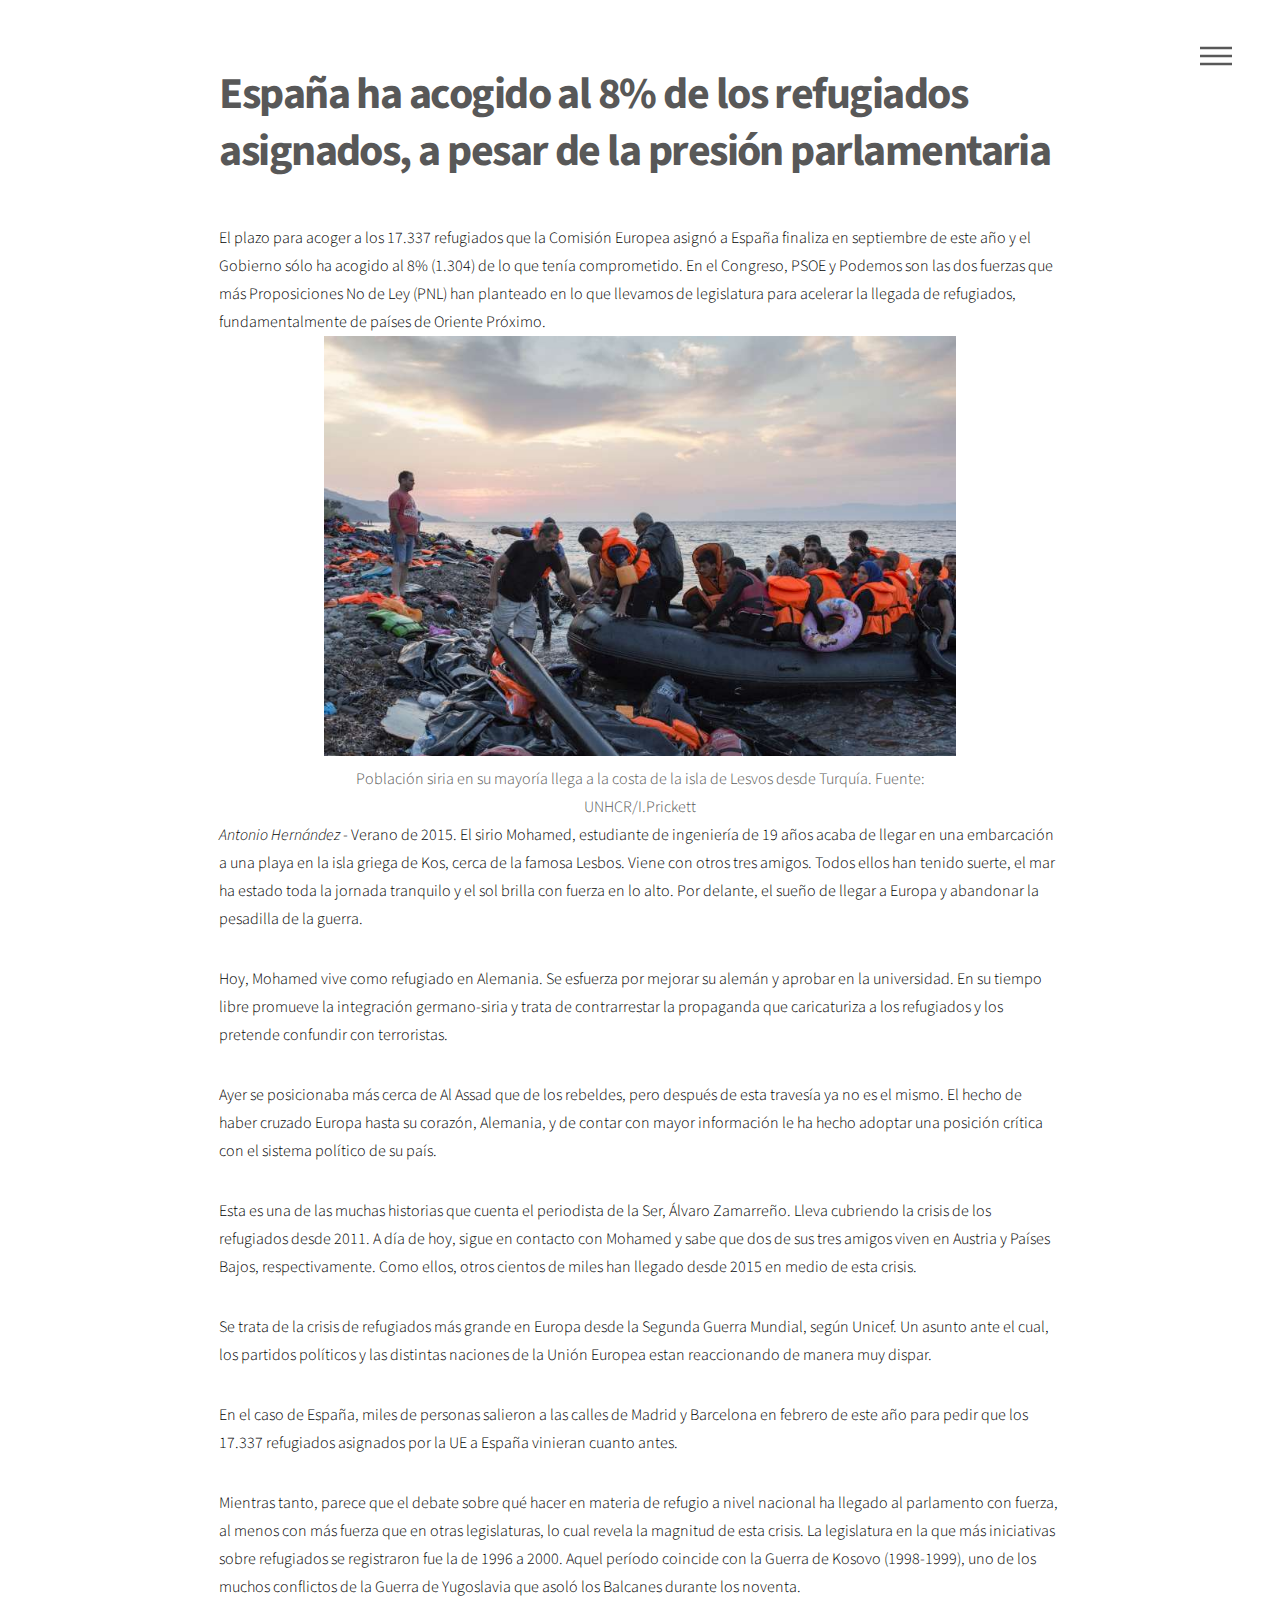
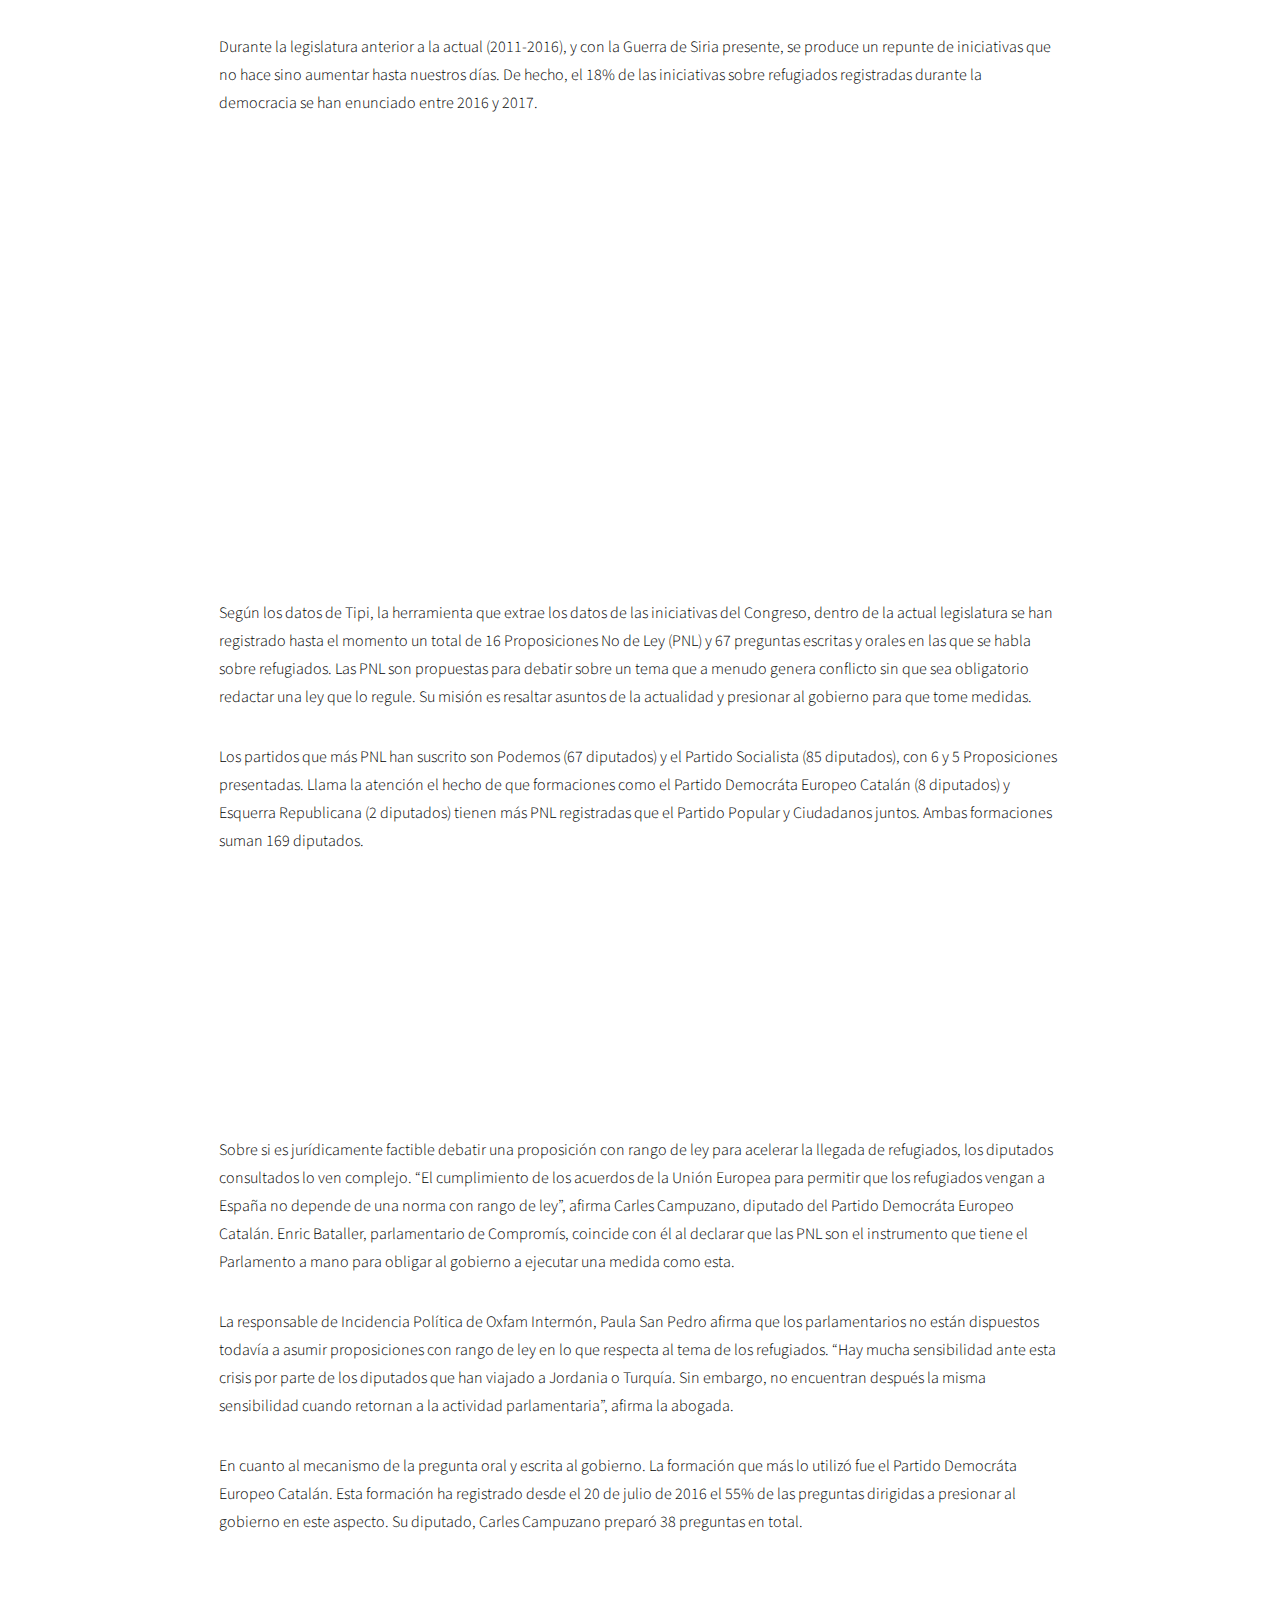
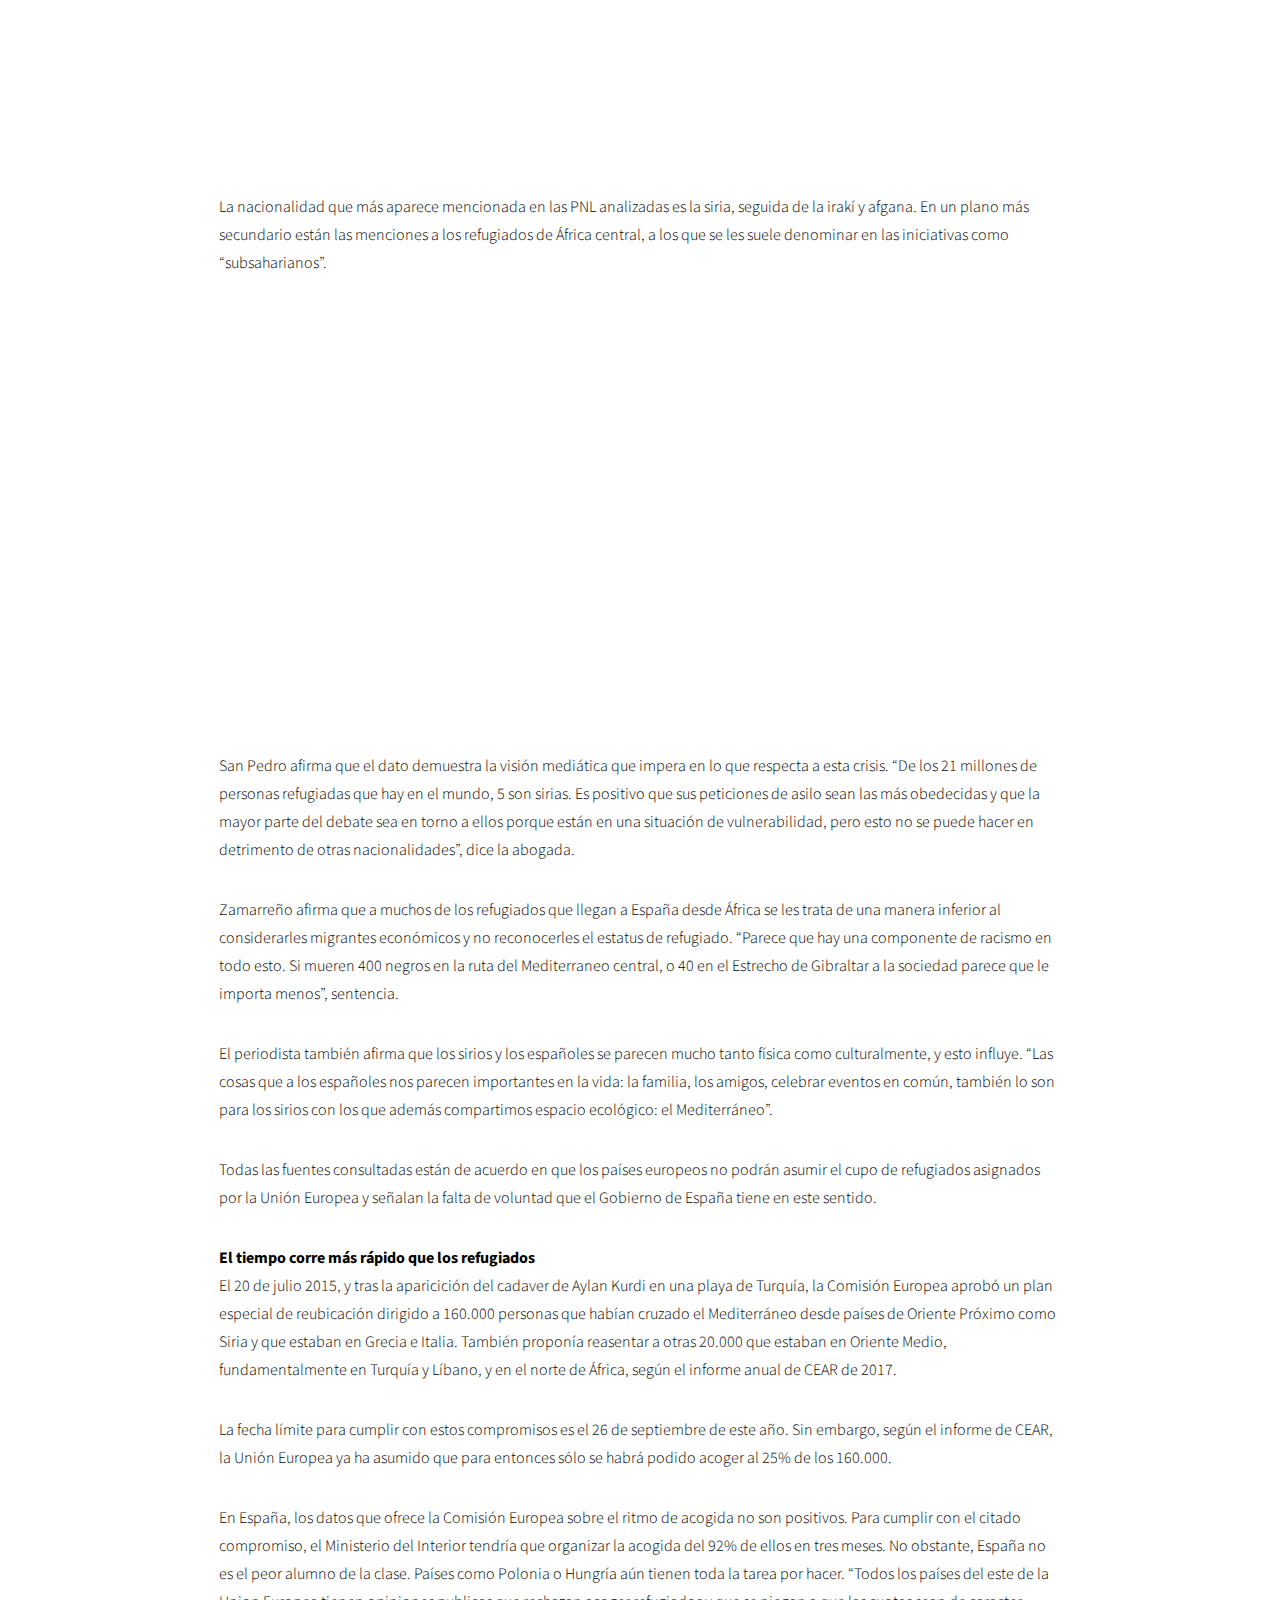
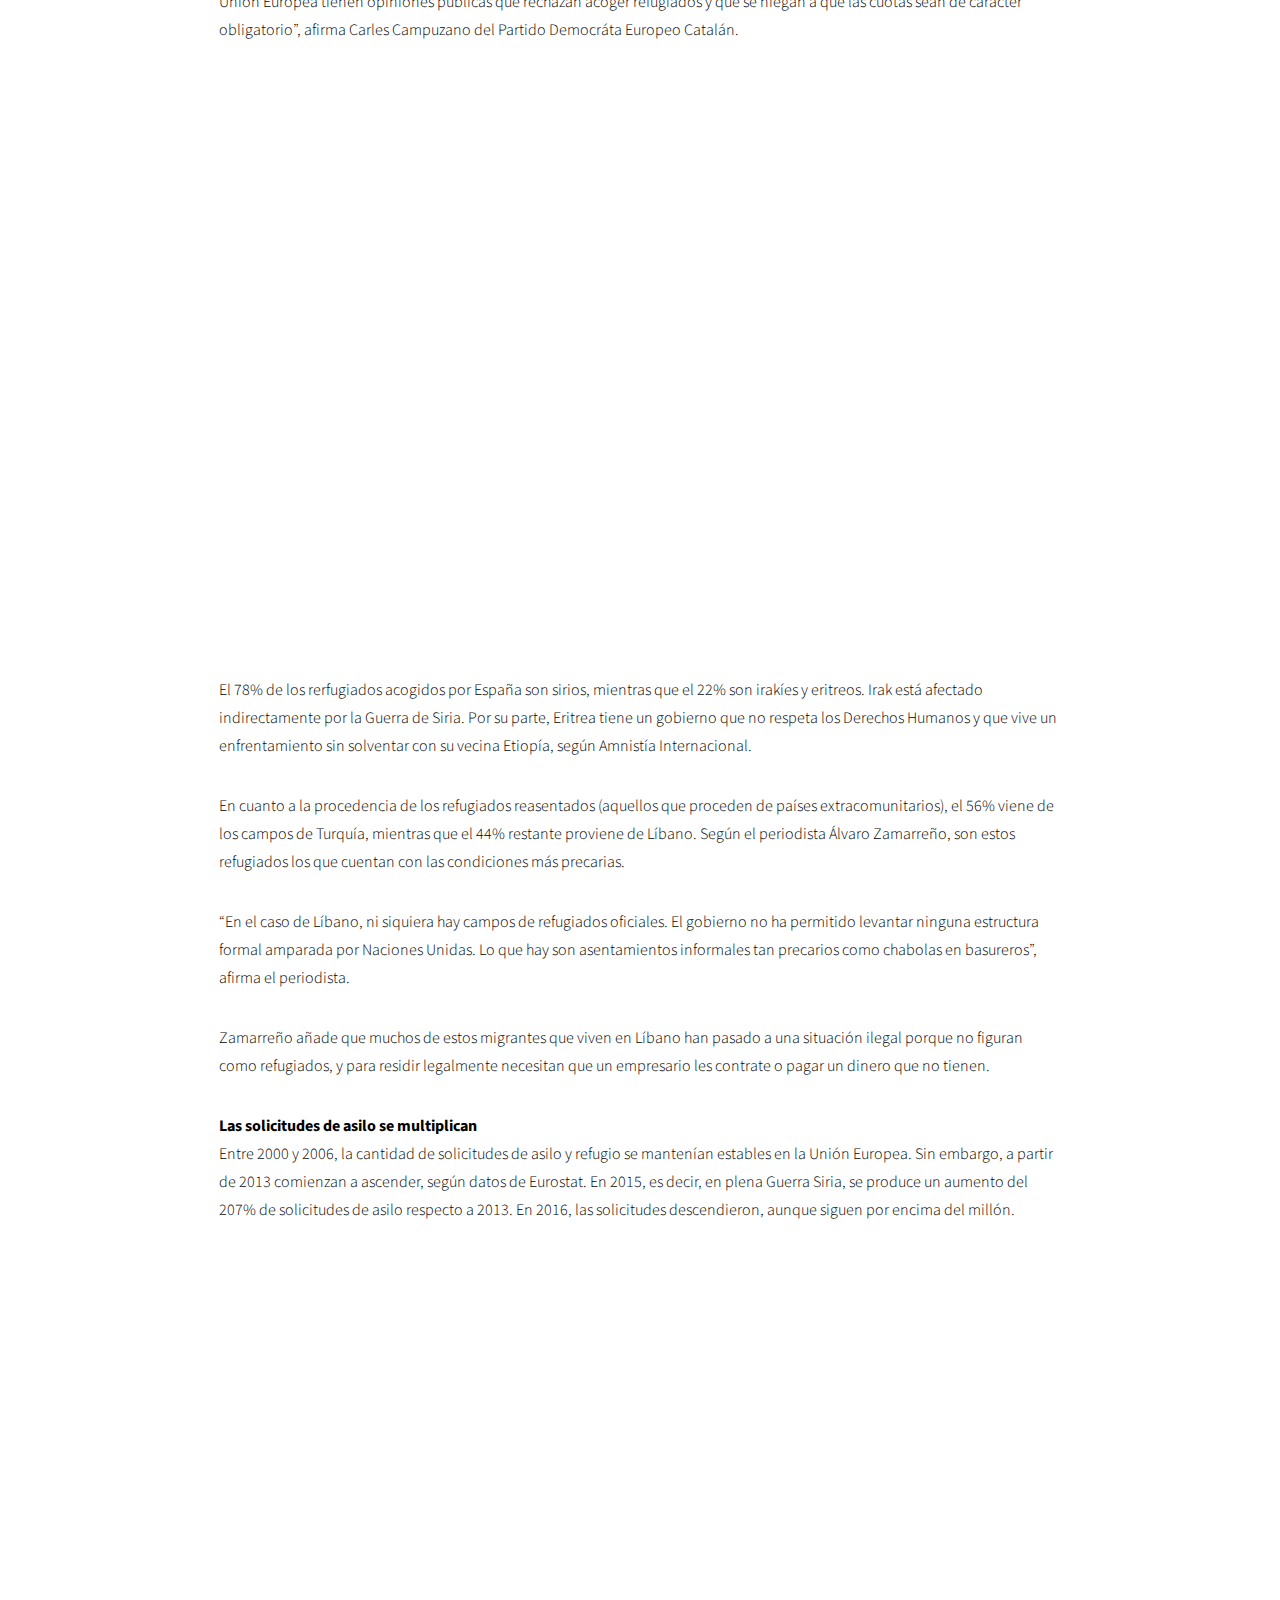
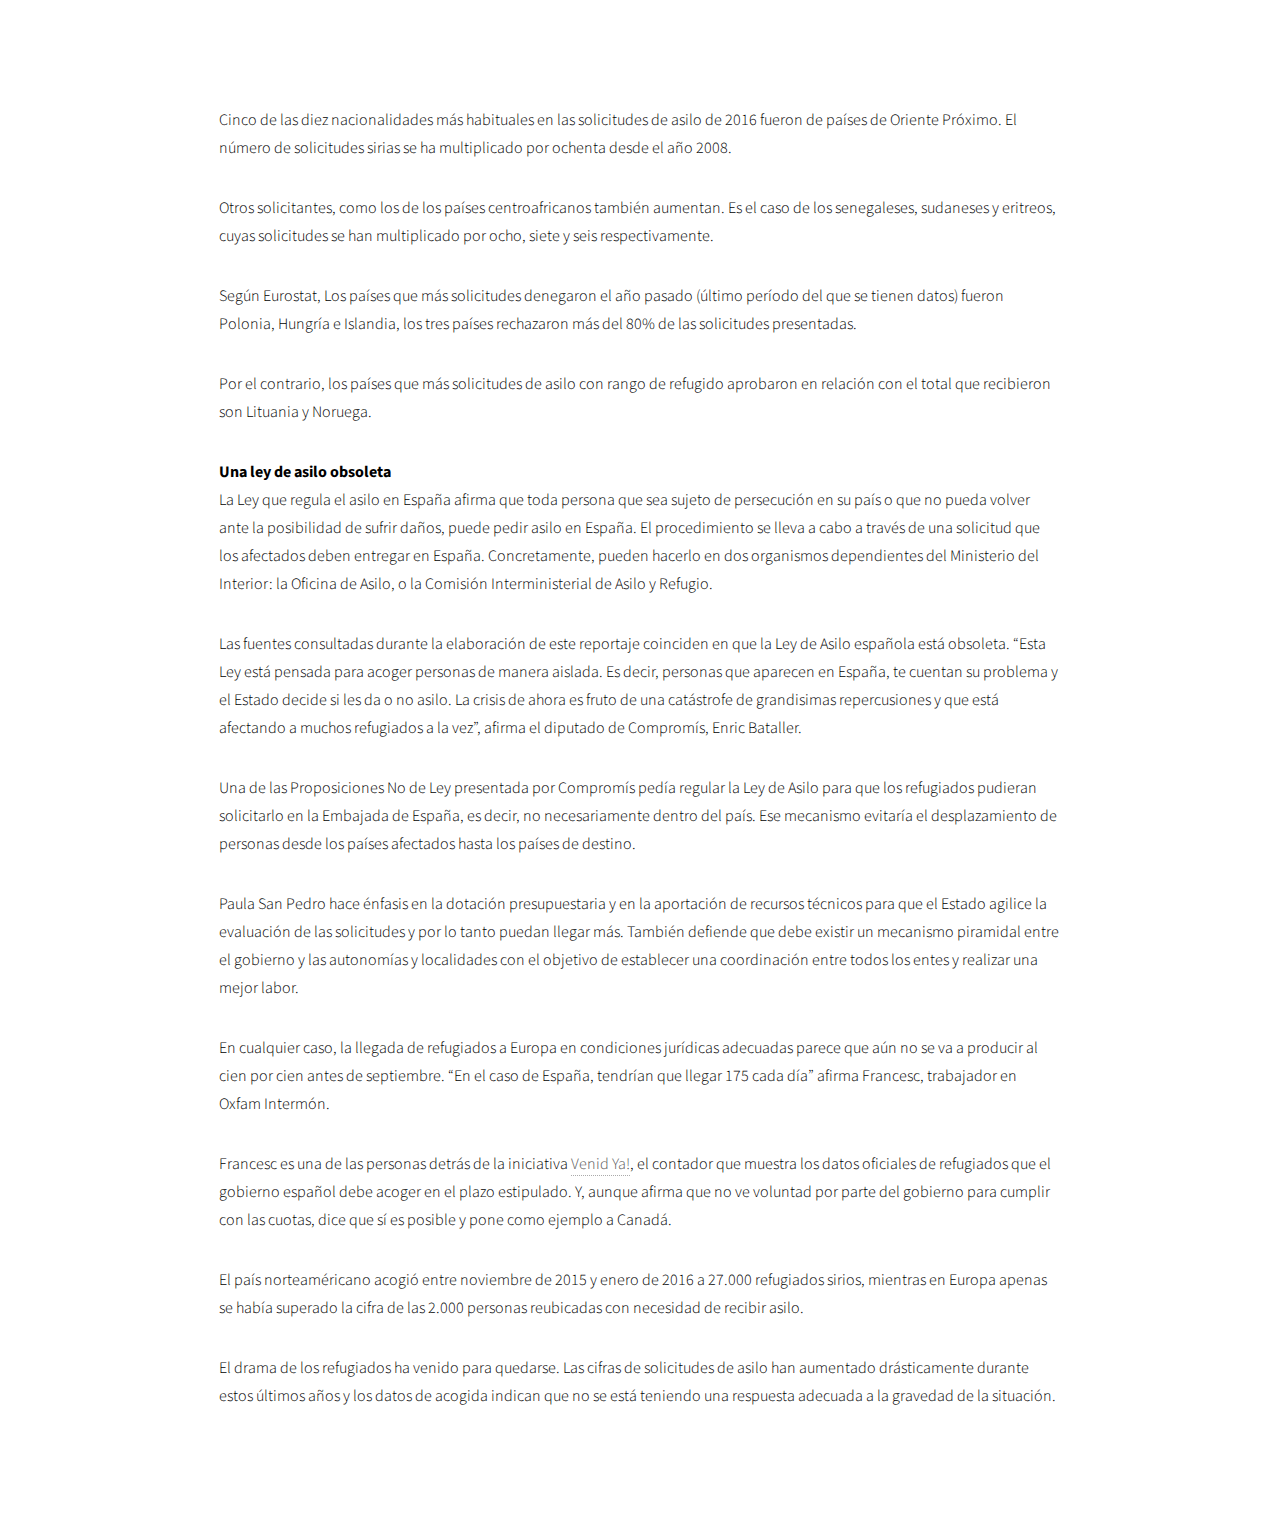
==== commit 155669b1: "Update index.html" ====
--- a/index.html
+++ b/index.html
@@ -25,6 +25,9 @@
 				iframe{
 					display: block;
 					margin: auto;
+				}
+				img{
+					width:100%	
 				}
 				figure{
 					width: 75%;
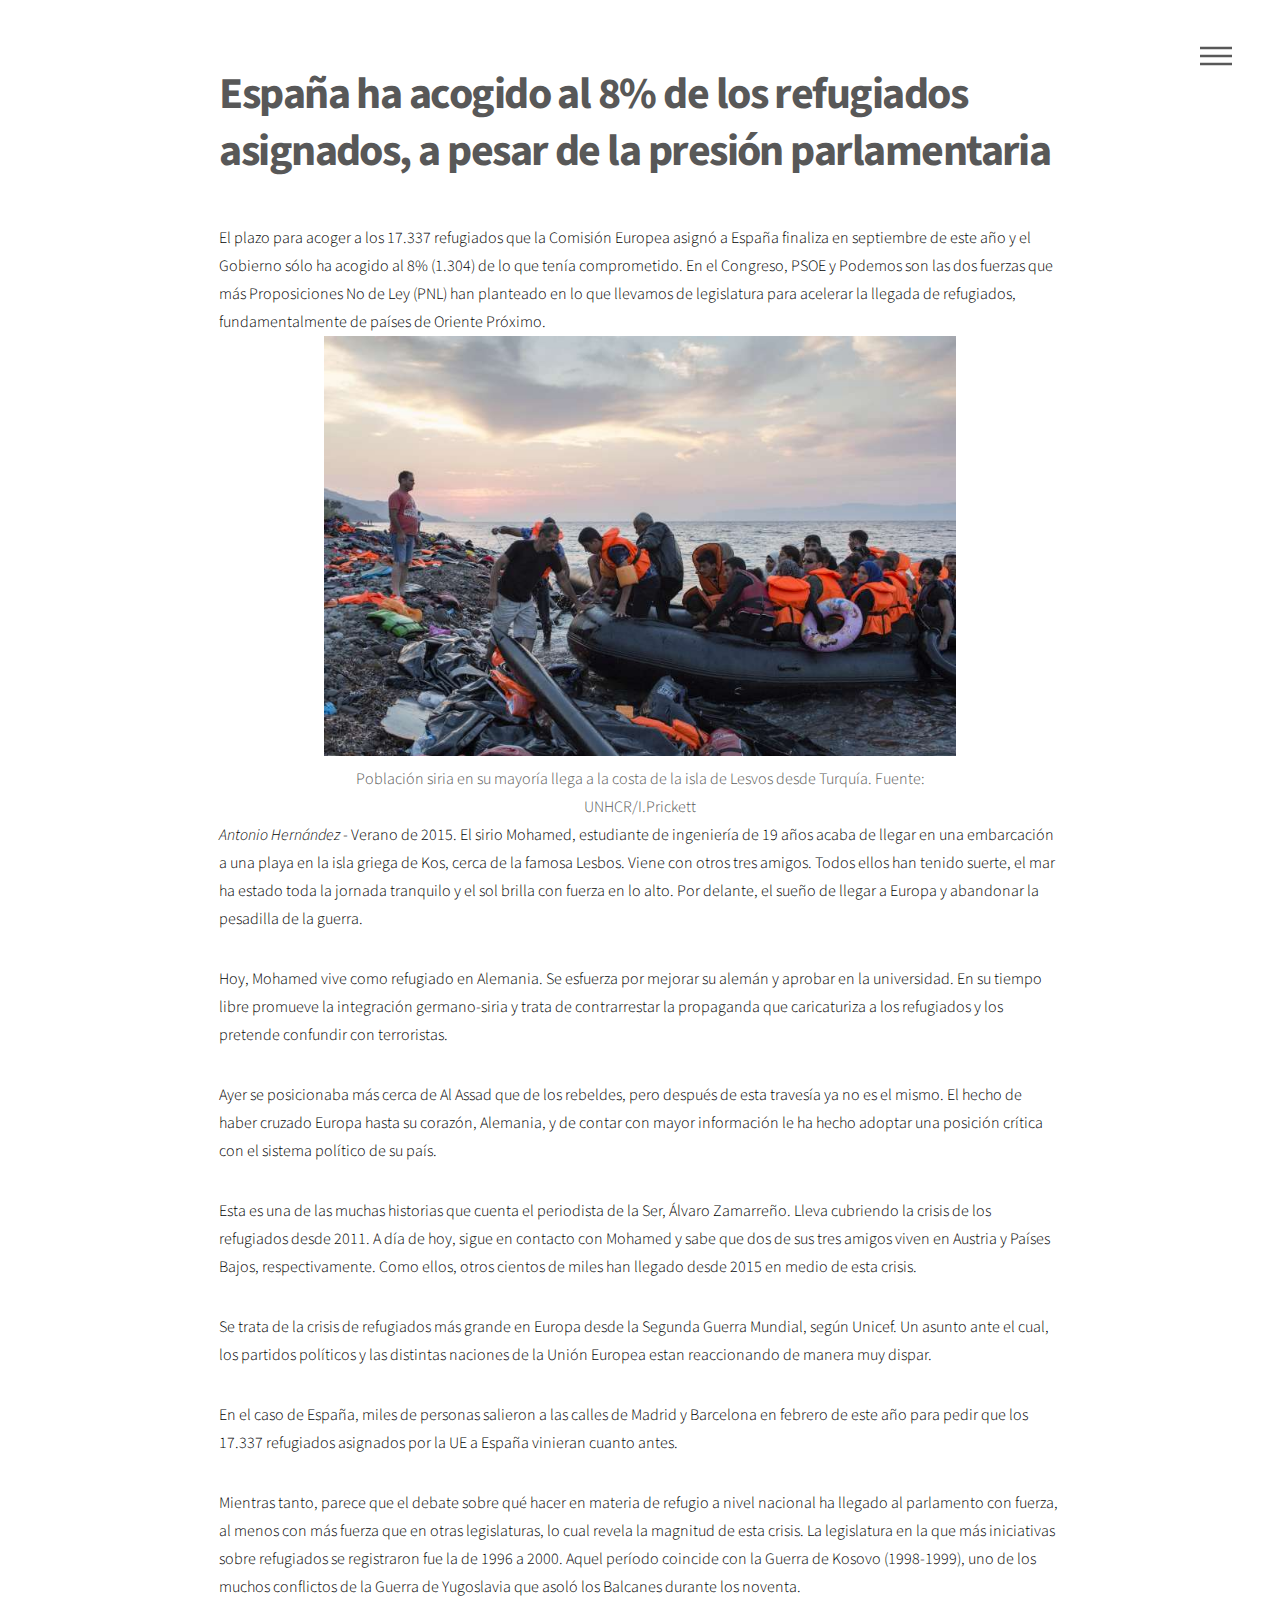
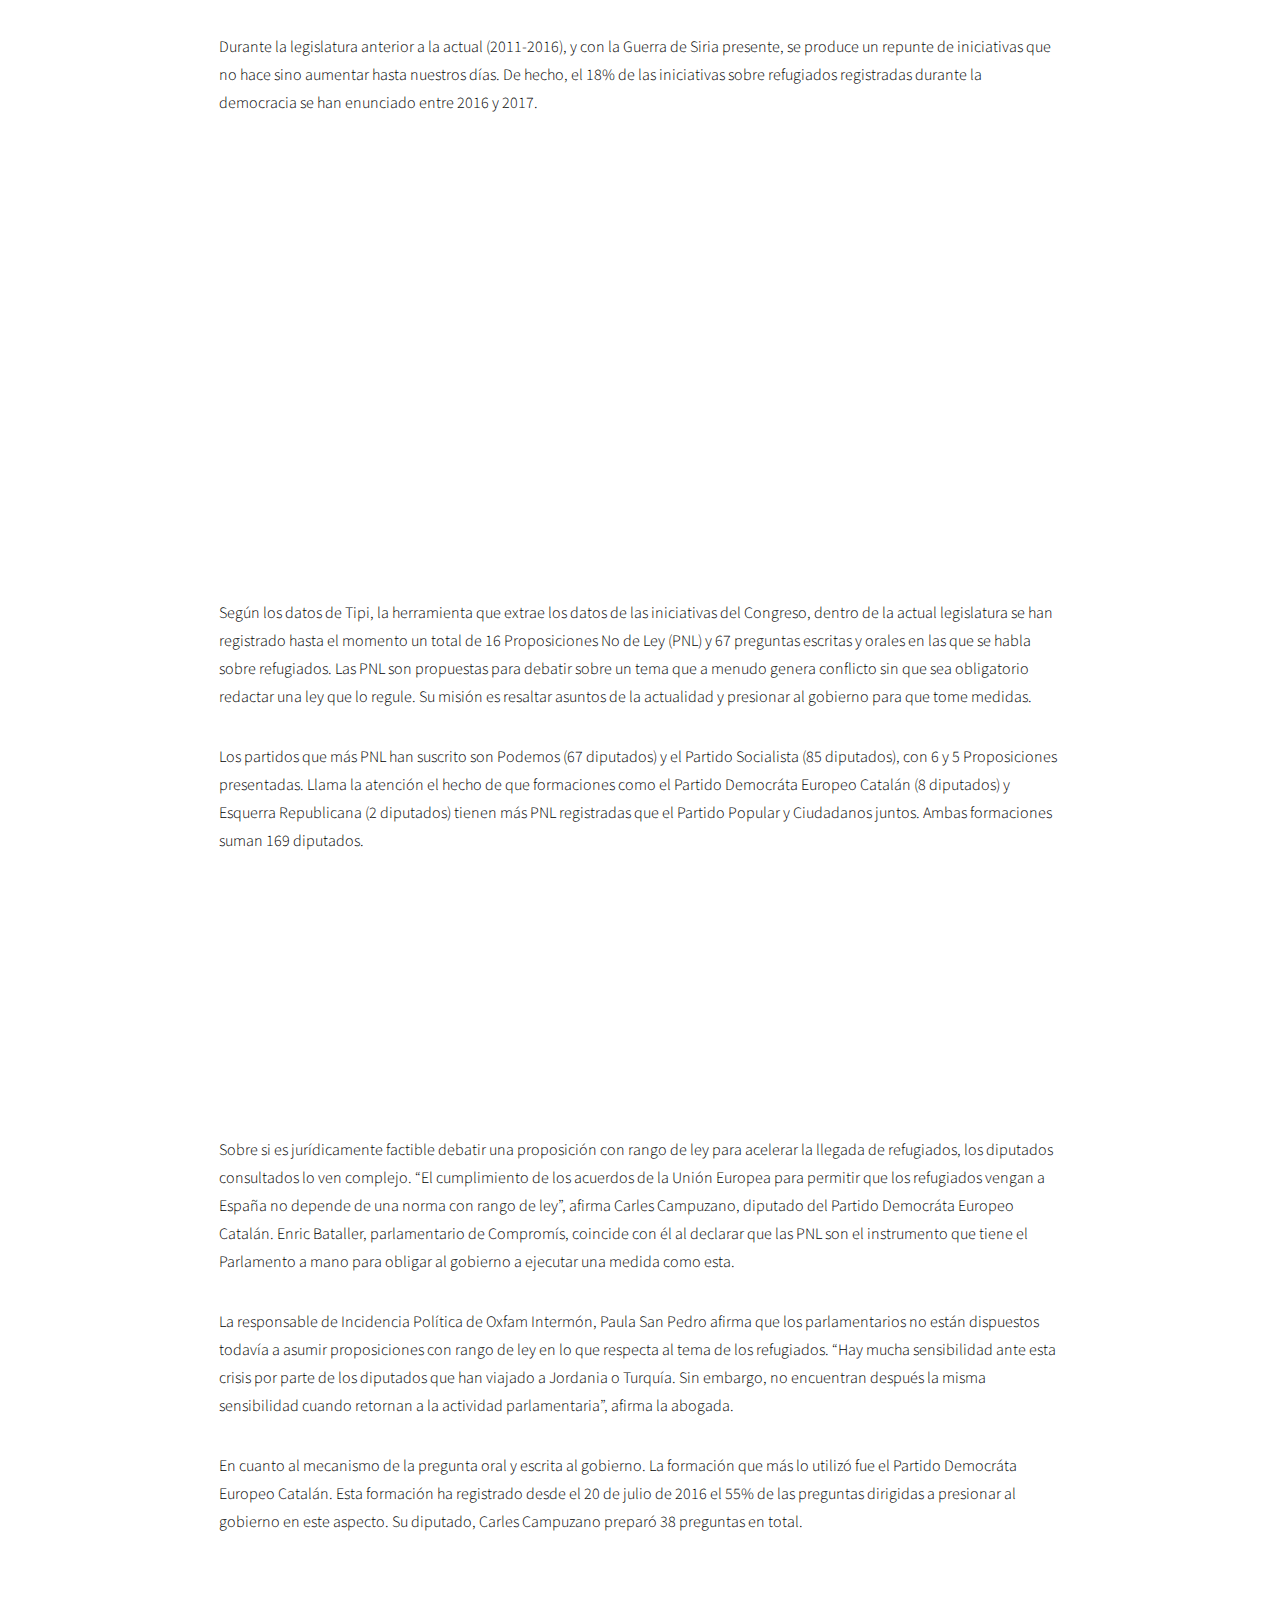
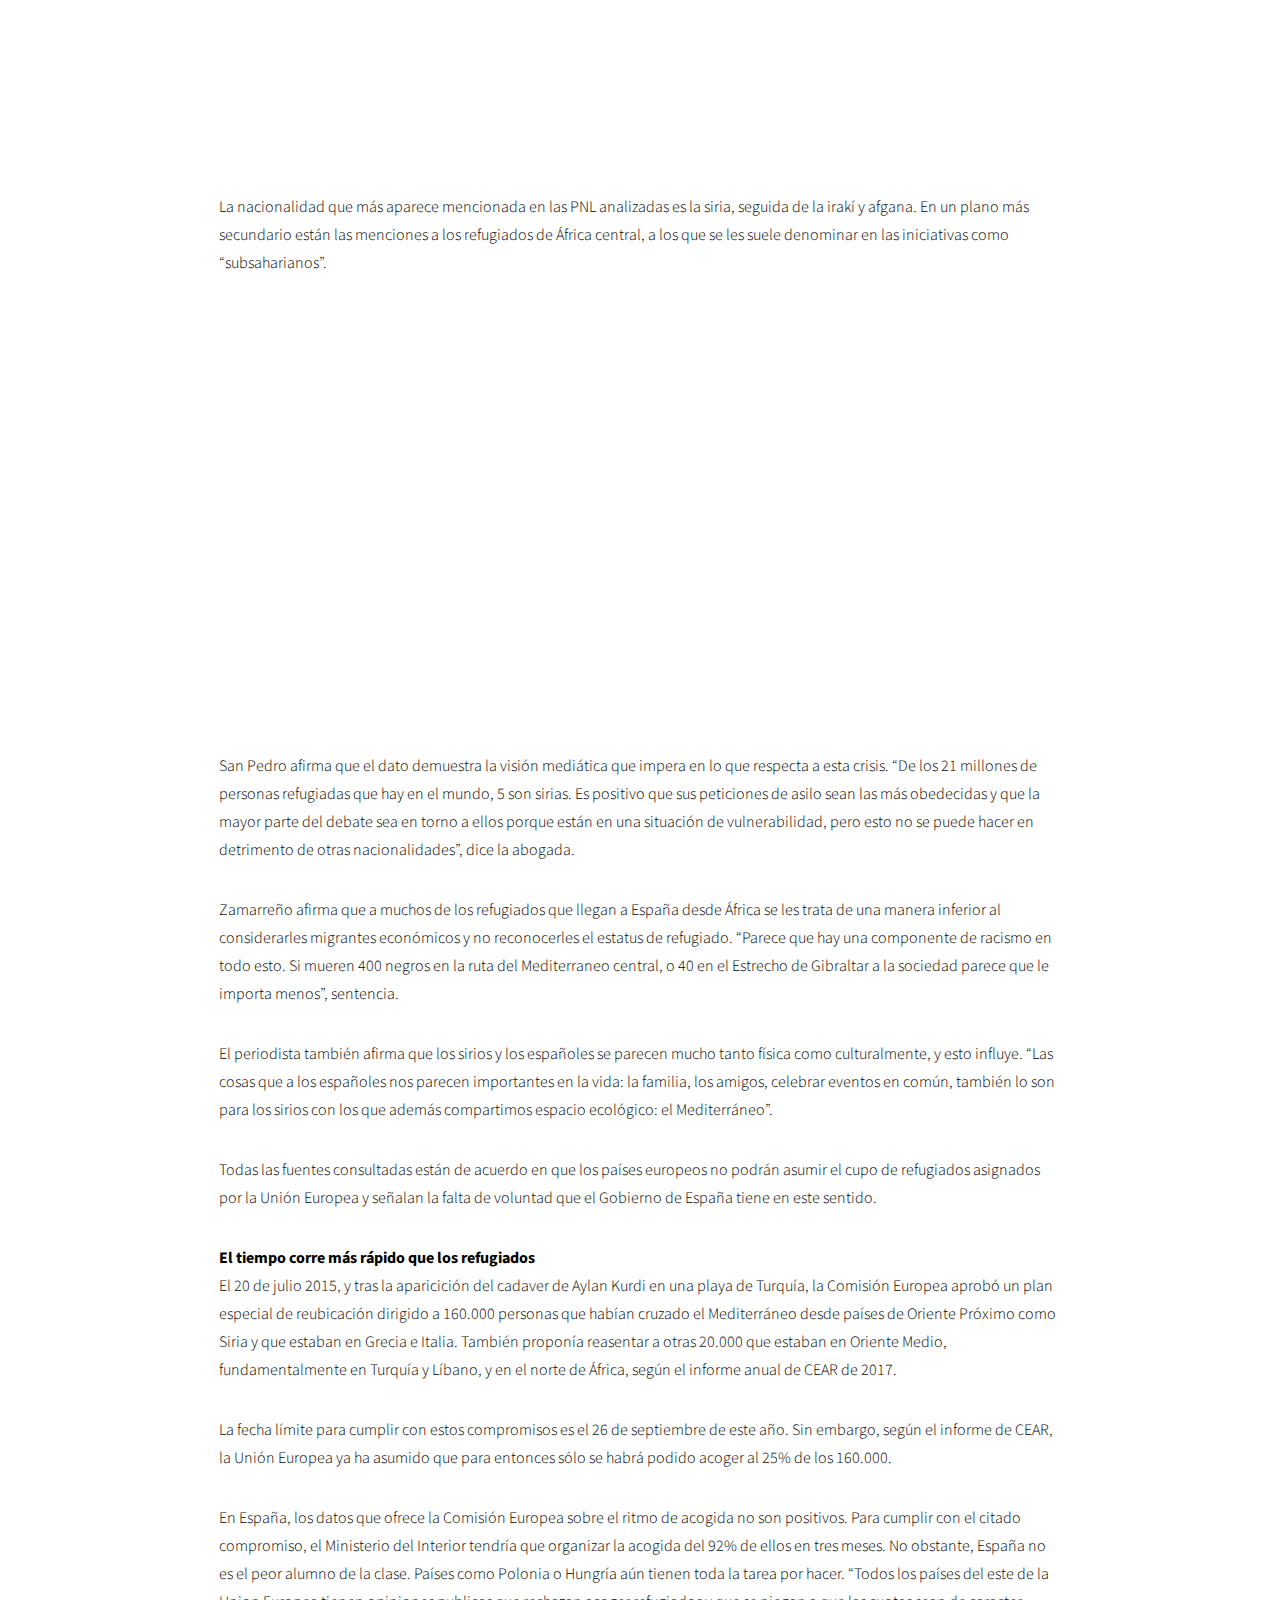
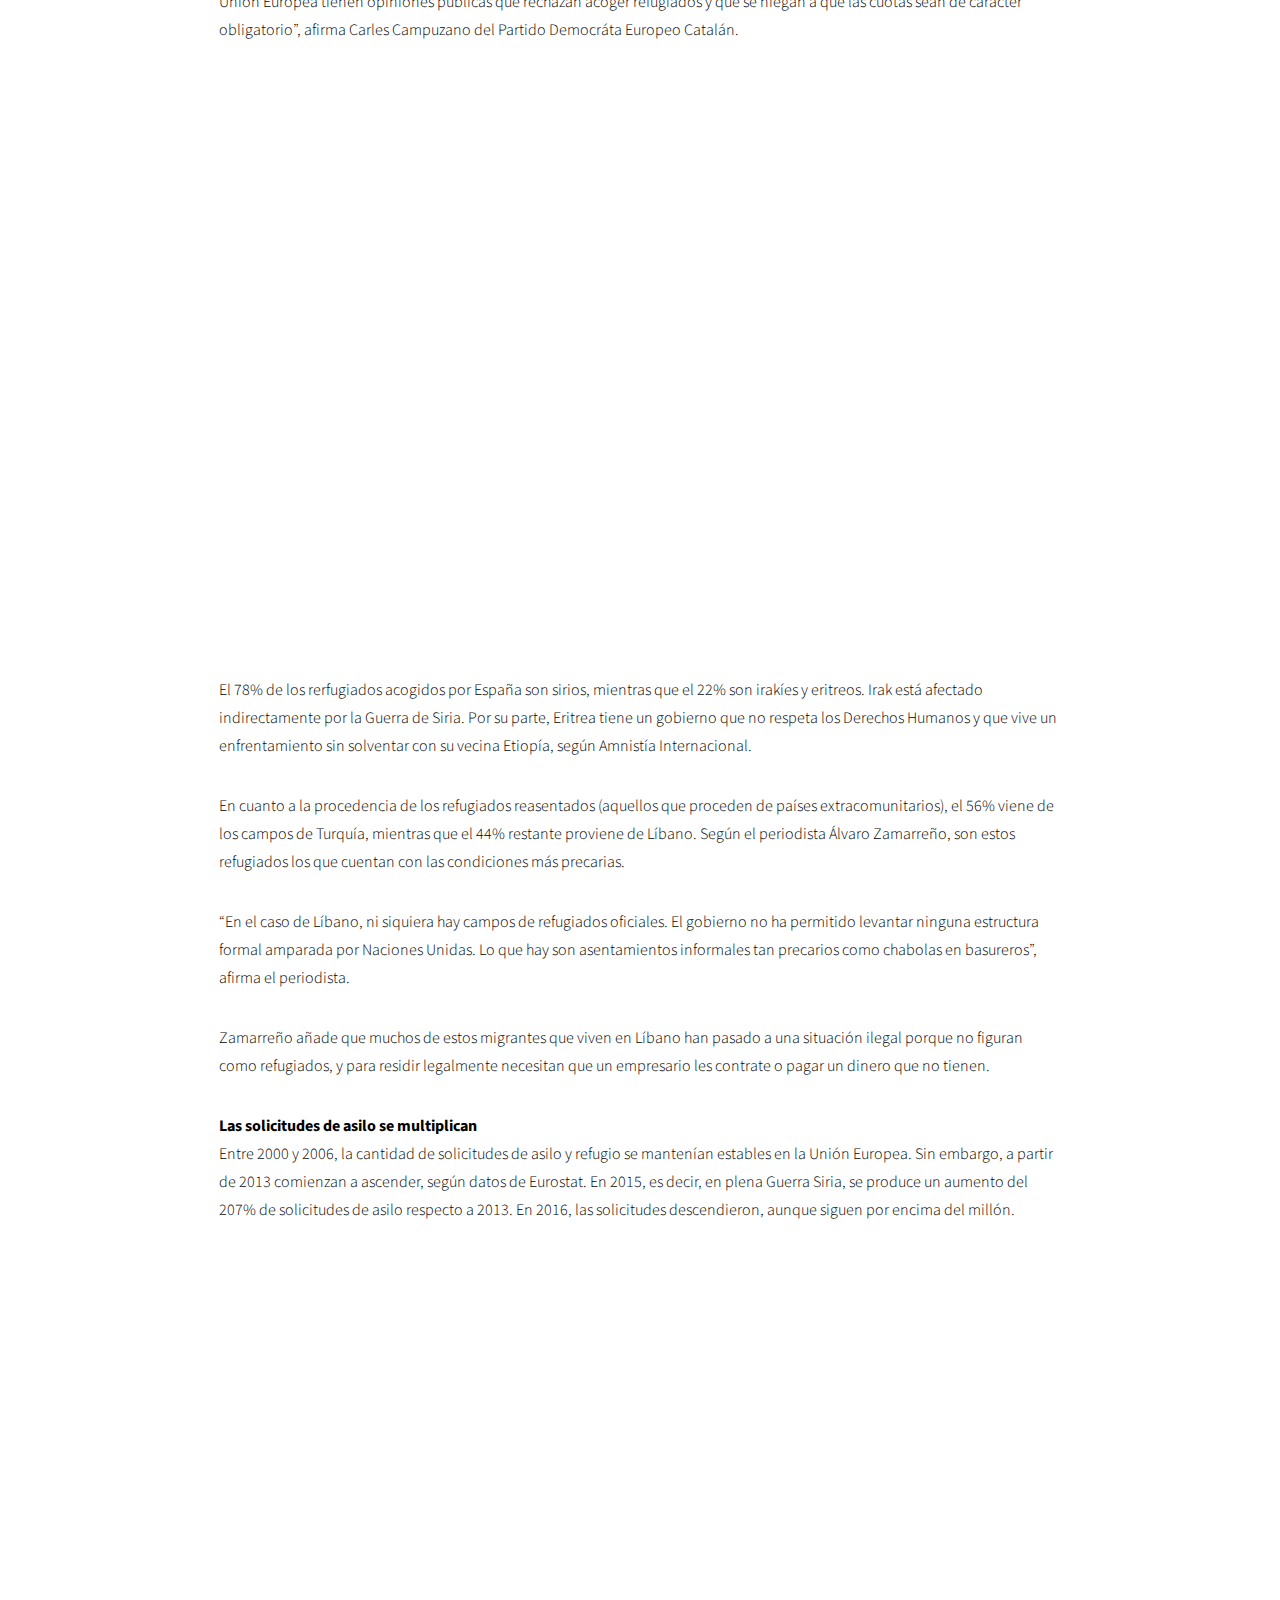
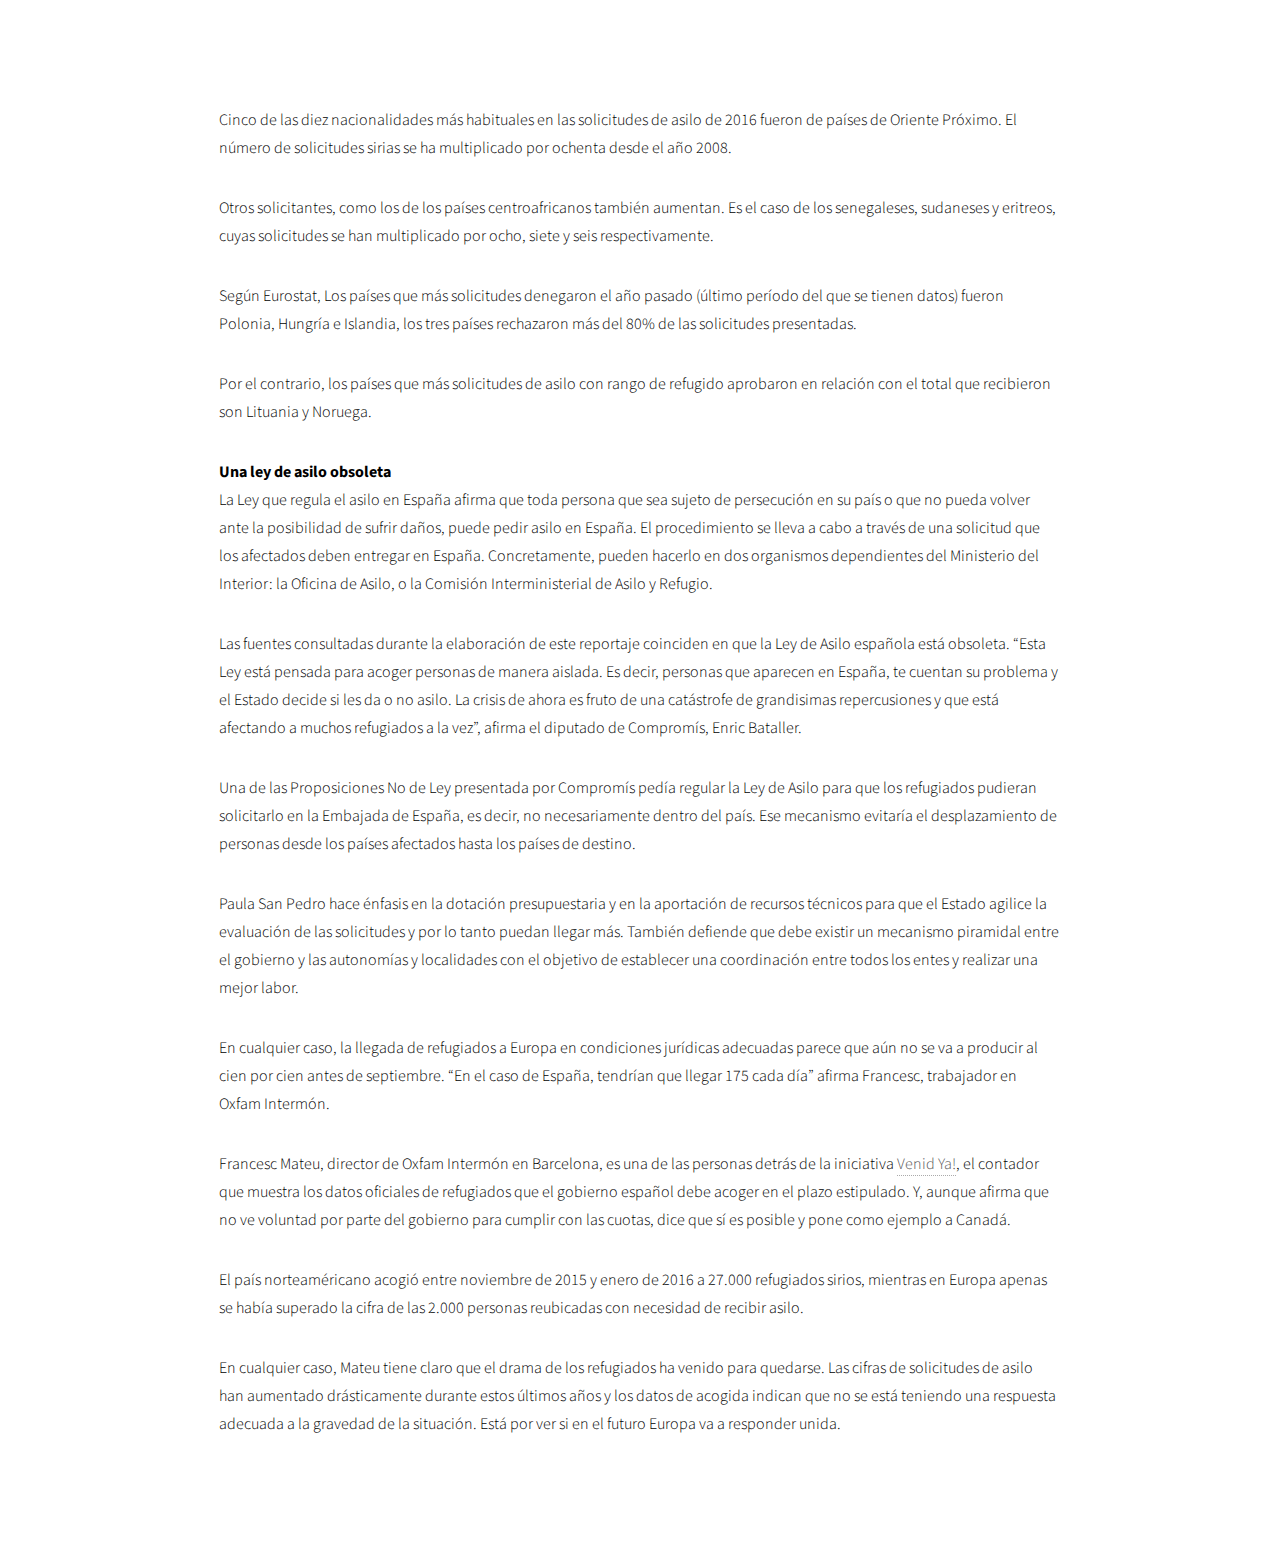
==== commit 3ed52164: "Update index.html" ====
--- a/index.html
+++ b/index.html
@@ -168,11 +168,11 @@
 <p>Paula San Pedro hace énfasis en la dotación presupuestaria y en la aportación de recursos técnicos para que el Estado agilice la evaluación de las solicitudes y por lo tanto puedan llegar más. También defiende que debe existir un mecanismo piramidal entre el gobierno y las autonomías y localidades con el objetivo de establecer una coordinación entre todos los entes y realizar una mejor labor.</p>
 <p>En cualquier caso, la llegada de refugiados a Europa en condiciones jurídicas adecuadas parece que aún no se va a producir al cien por cien antes de septiembre. “En el caso de España, tendrían que llegar 175 cada día” afirma Francesc, trabajador en Oxfam Intermón.</p>
 
-<p>Francesc es una de las personas detrás de la iniciativa <a href="http://venidya.org/">Venid Ya!</a>, el contador que muestra los datos oficiales de refugiados que el gobierno español debe acoger en el plazo estipulado. Y, aunque afirma que no ve voluntad por parte del gobierno para cumplir con las cuotas, dice que sí es posible y pone como ejemplo a Canadá.</p>
+<p>Francesc Mateu, director de Oxfam Intermón en Barcelona, es una de las personas detrás de la iniciativa <a href="http://venidya.org/">Venid Ya!</a>, el contador que muestra los datos oficiales de refugiados que el gobierno español debe acoger en el plazo estipulado. Y, aunque afirma que no ve voluntad por parte del gobierno para cumplir con las cuotas, dice que sí es posible y pone como ejemplo a Canadá.</p>
 
 <p>El país norteaméricano acogió entre noviembre de 2015 y enero de 2016 a 27.000 refugiados sirios, mientras en Europa apenas se había superado la cifra de las 2.000 personas reubicadas con necesidad de recibir asilo.</p>
 
-<p>El drama de los refugiados ha venido para quedarse. Las cifras de solicitudes de asilo han aumentado drásticamente durante estos últimos años y los datos de acogida indican que no se está teniendo una respuesta adecuada a la gravedad de la situación.</p>
+<p>En cualquier caso, Mateu tiene claro que el drama de los refugiados ha venido para quedarse. Las cifras de solicitudes de asilo han aumentado drásticamente durante estos últimos años y los datos de acogida indican que no se está teniendo una respuesta adecuada a la gravedad de la situación. Está por ver si en el futuro Europa va a responder unida.</p>
 
 						</div>
 					</div>
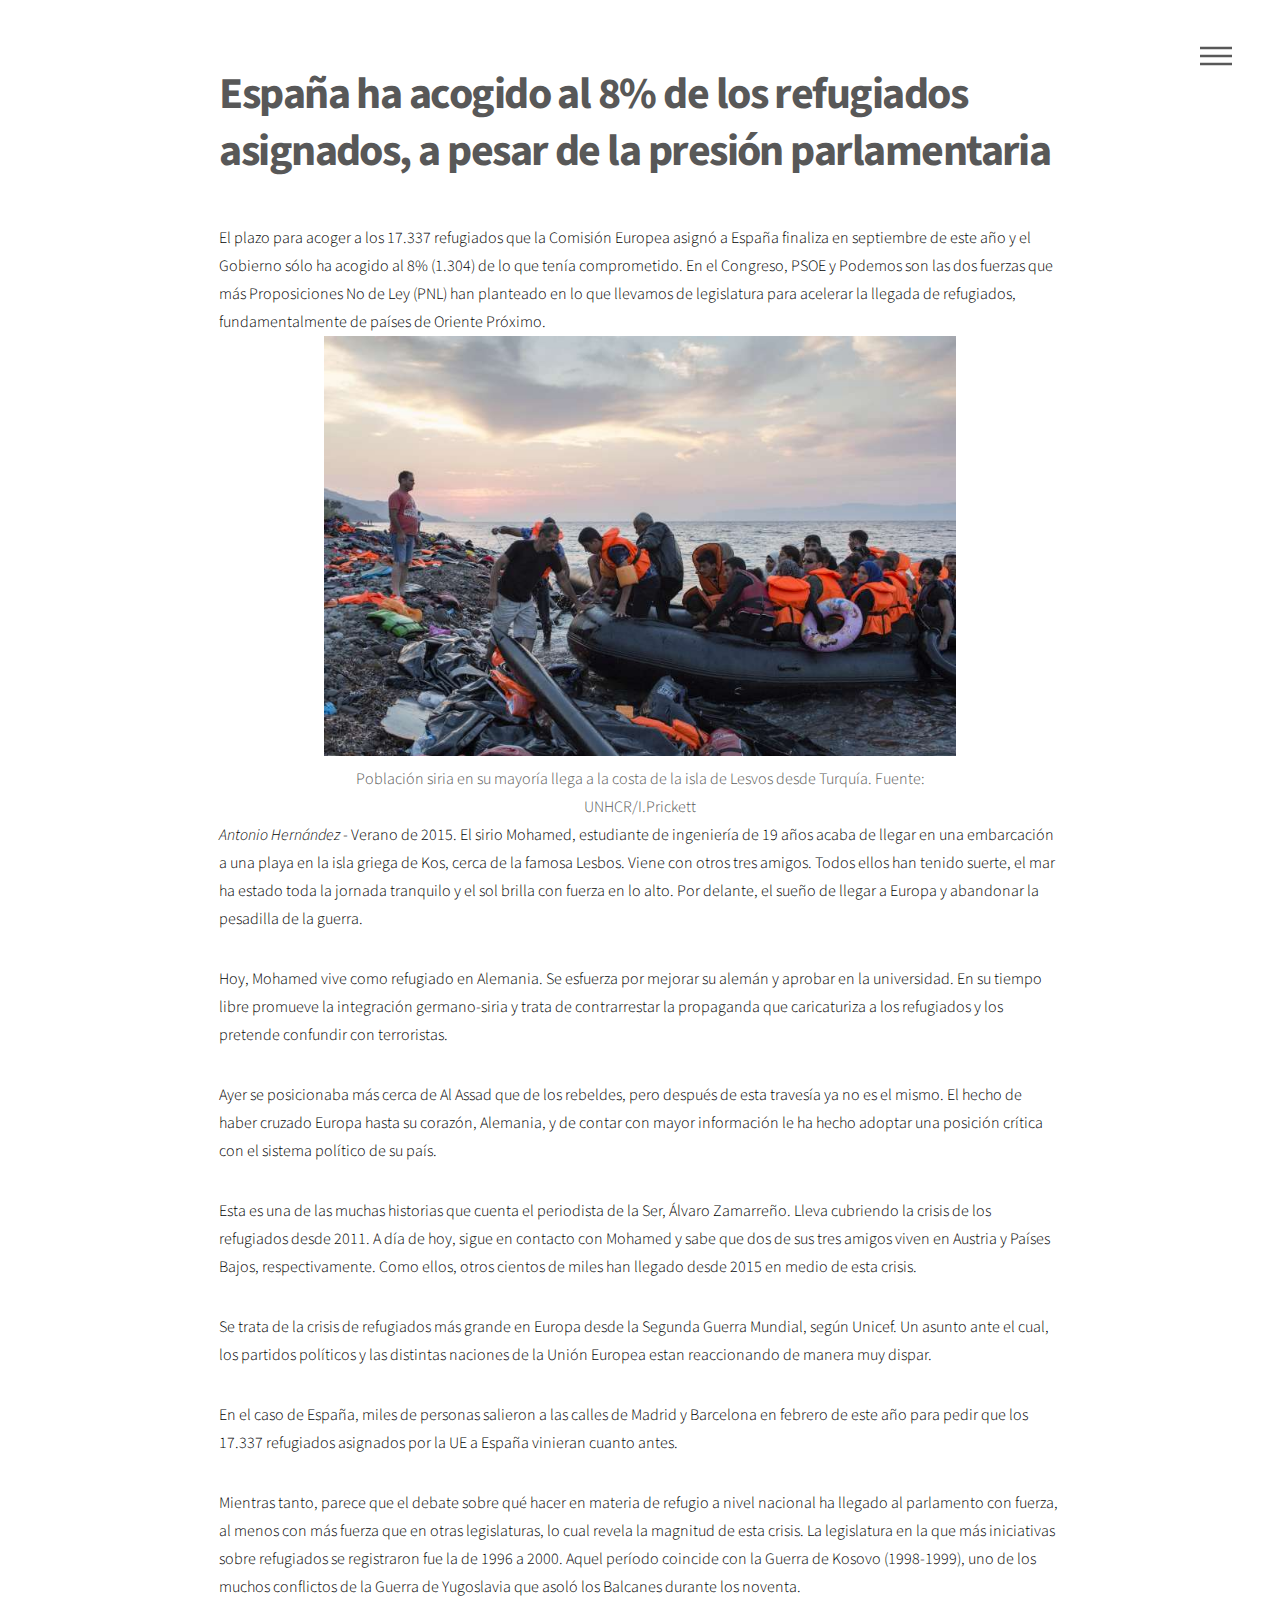
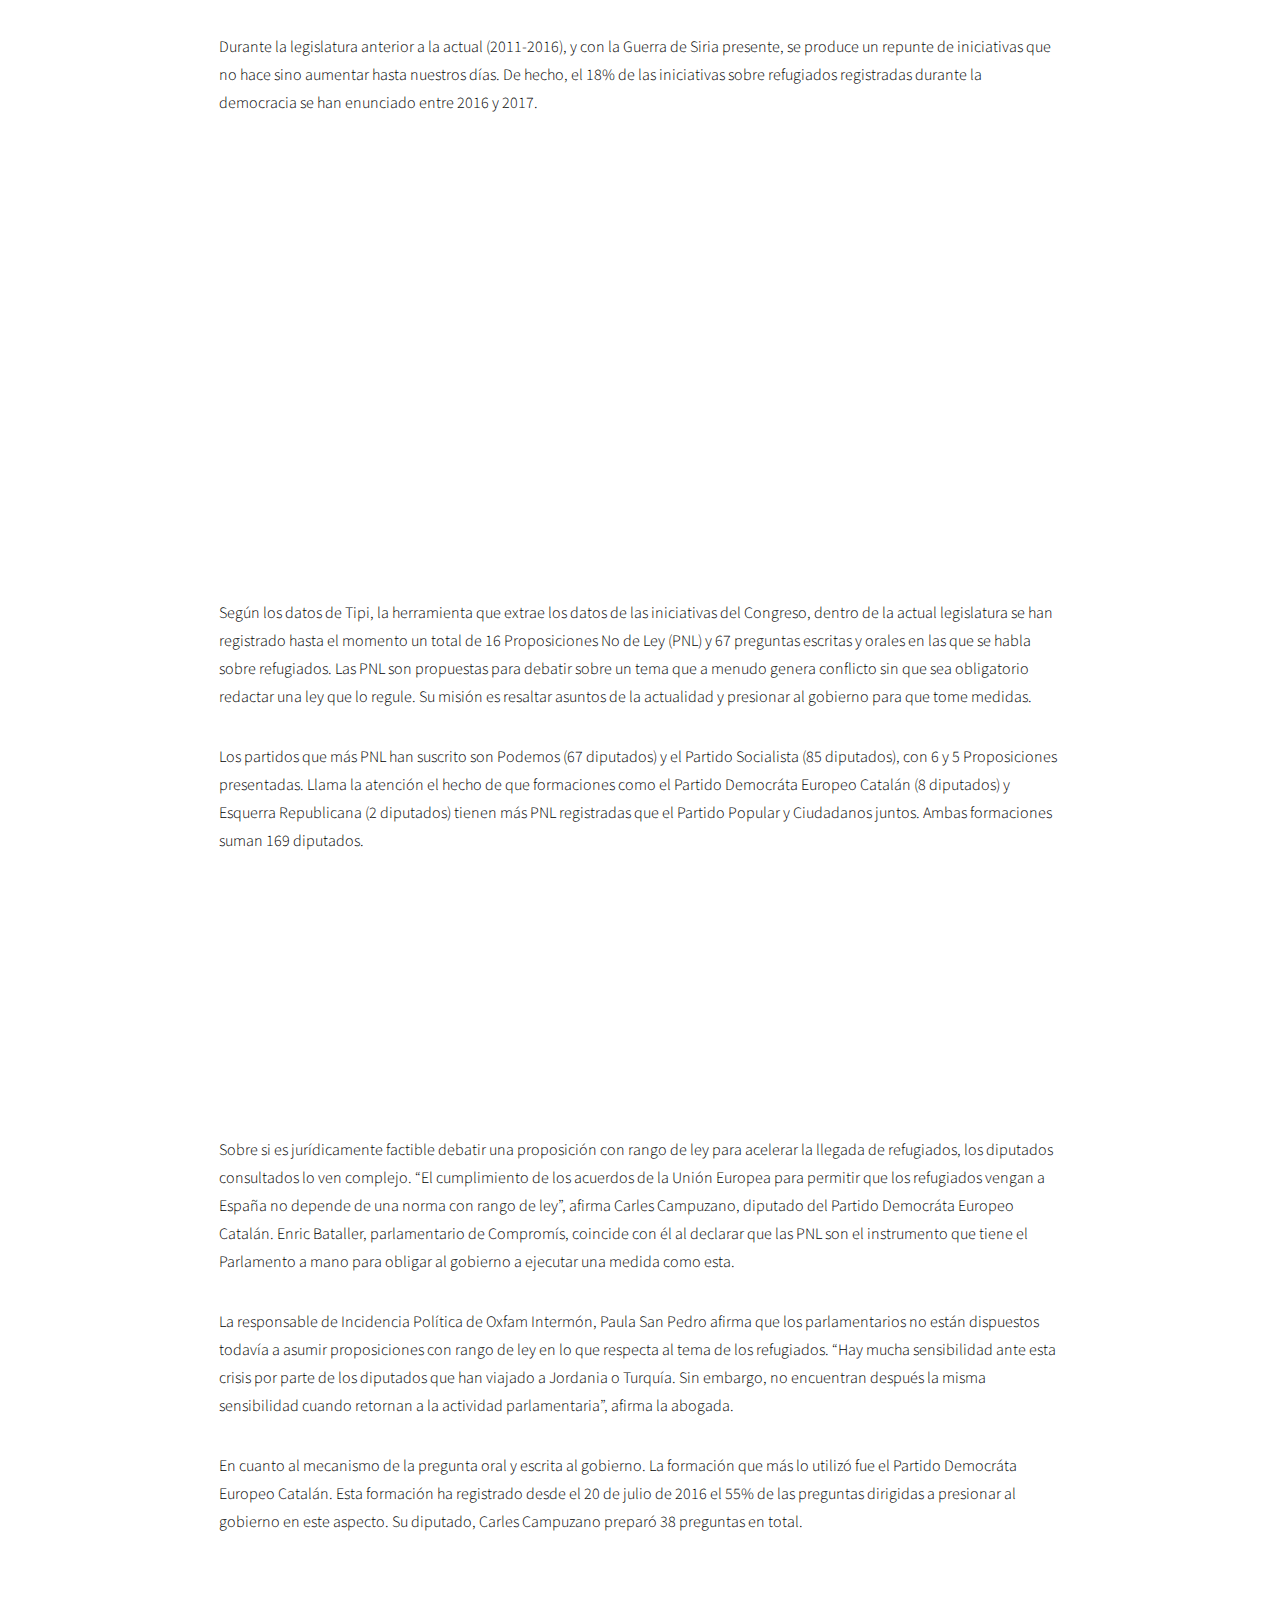
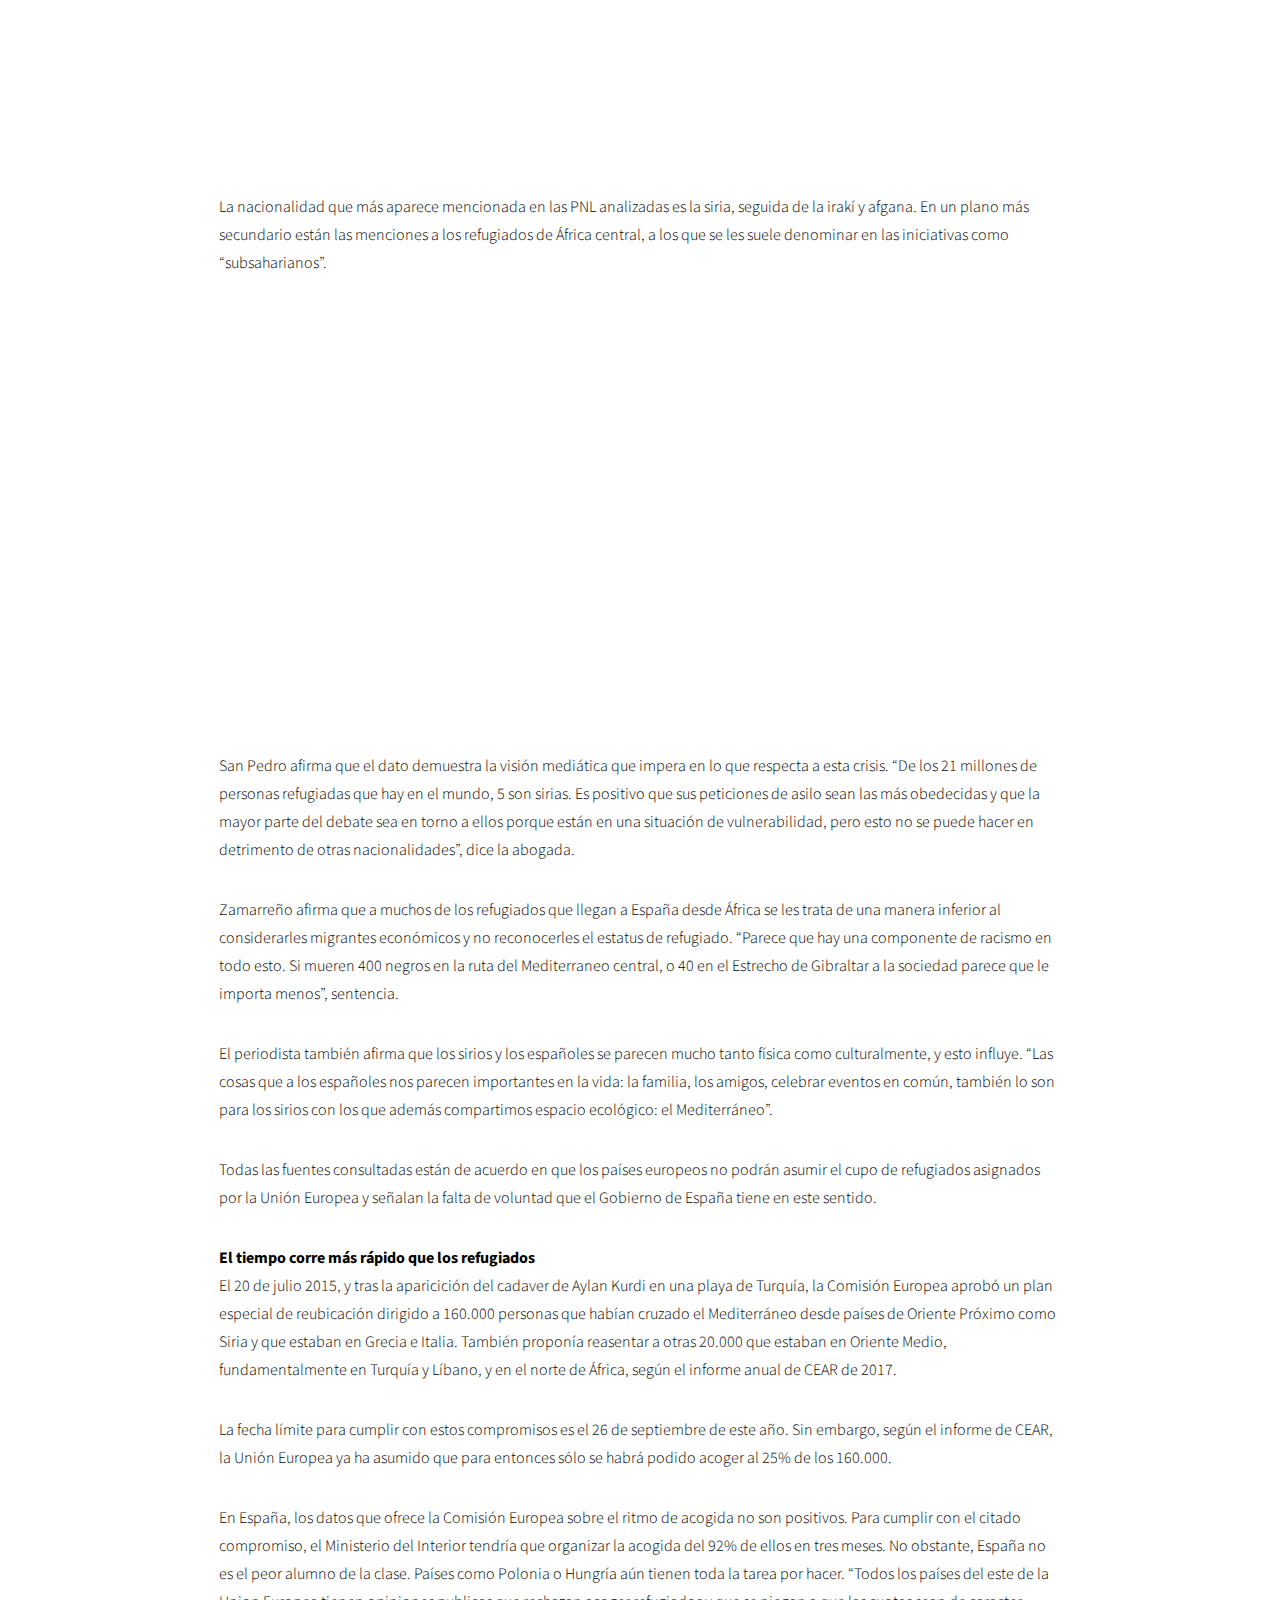
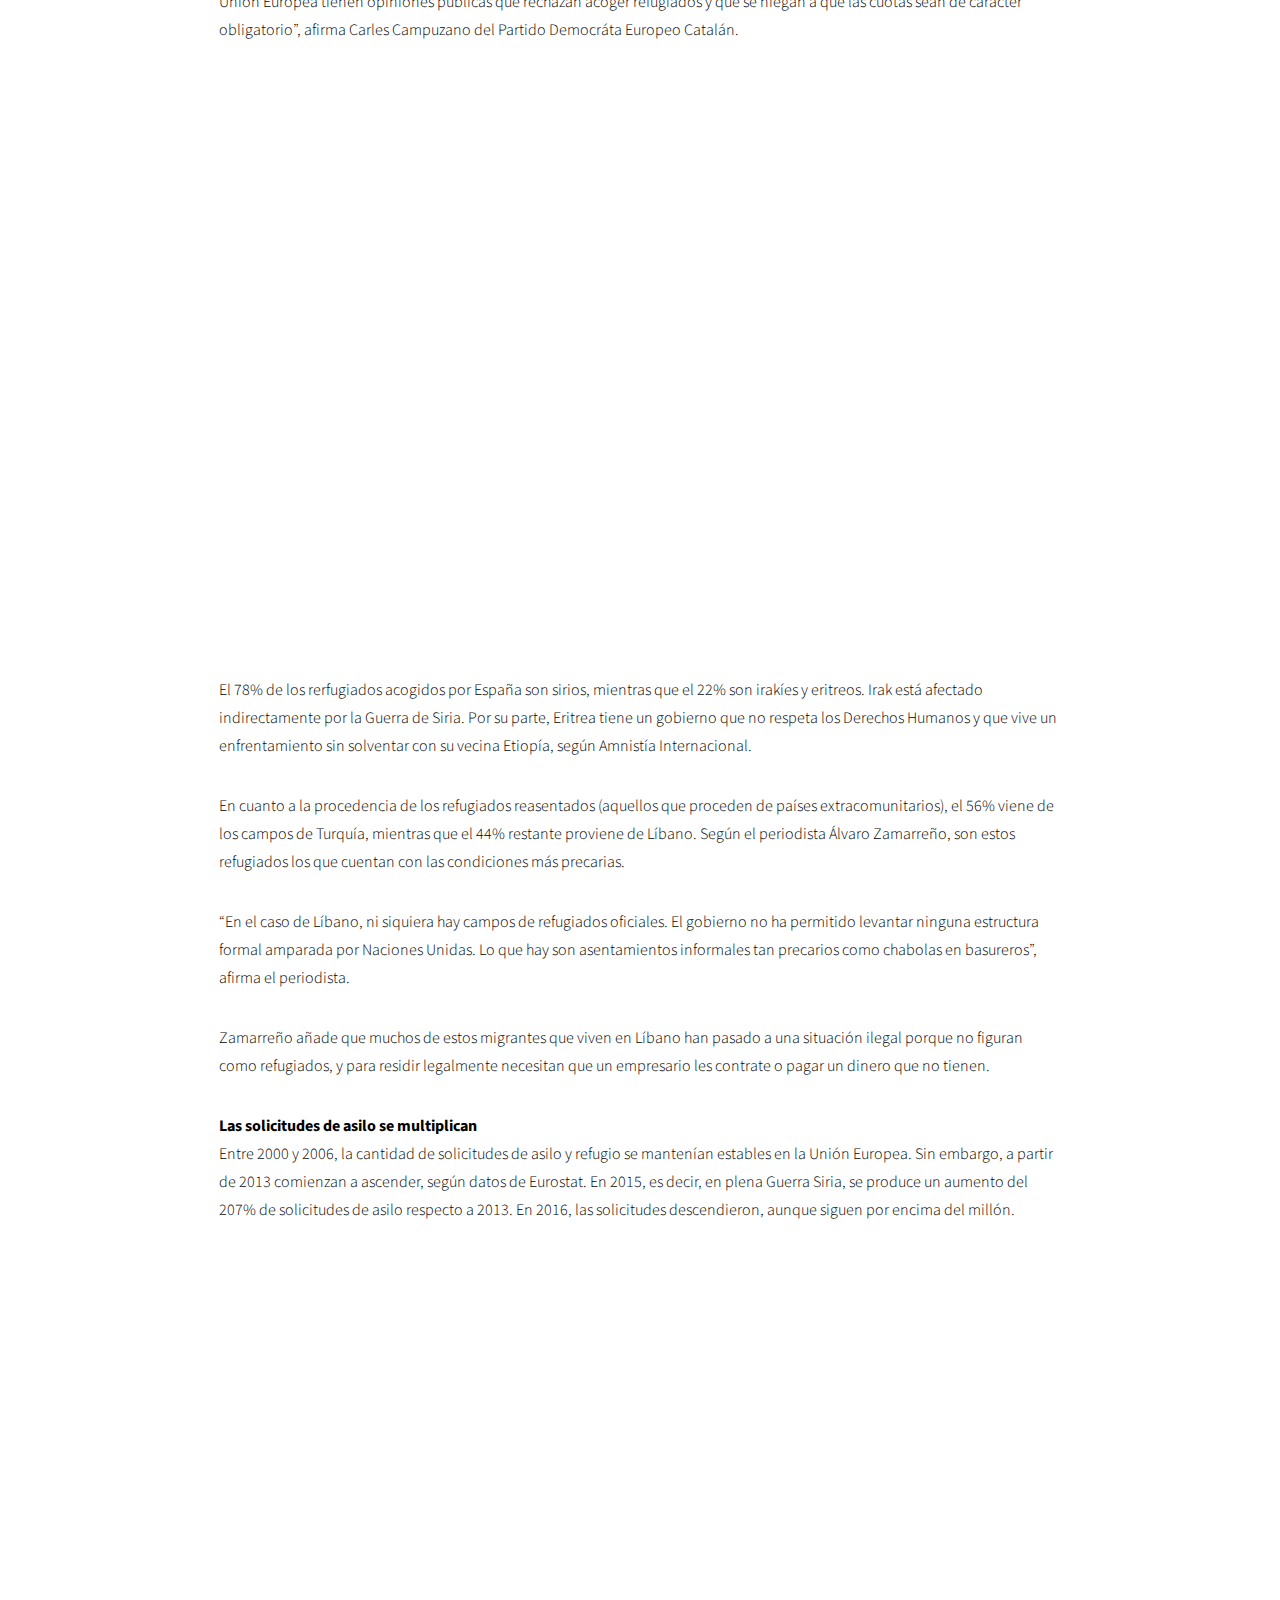
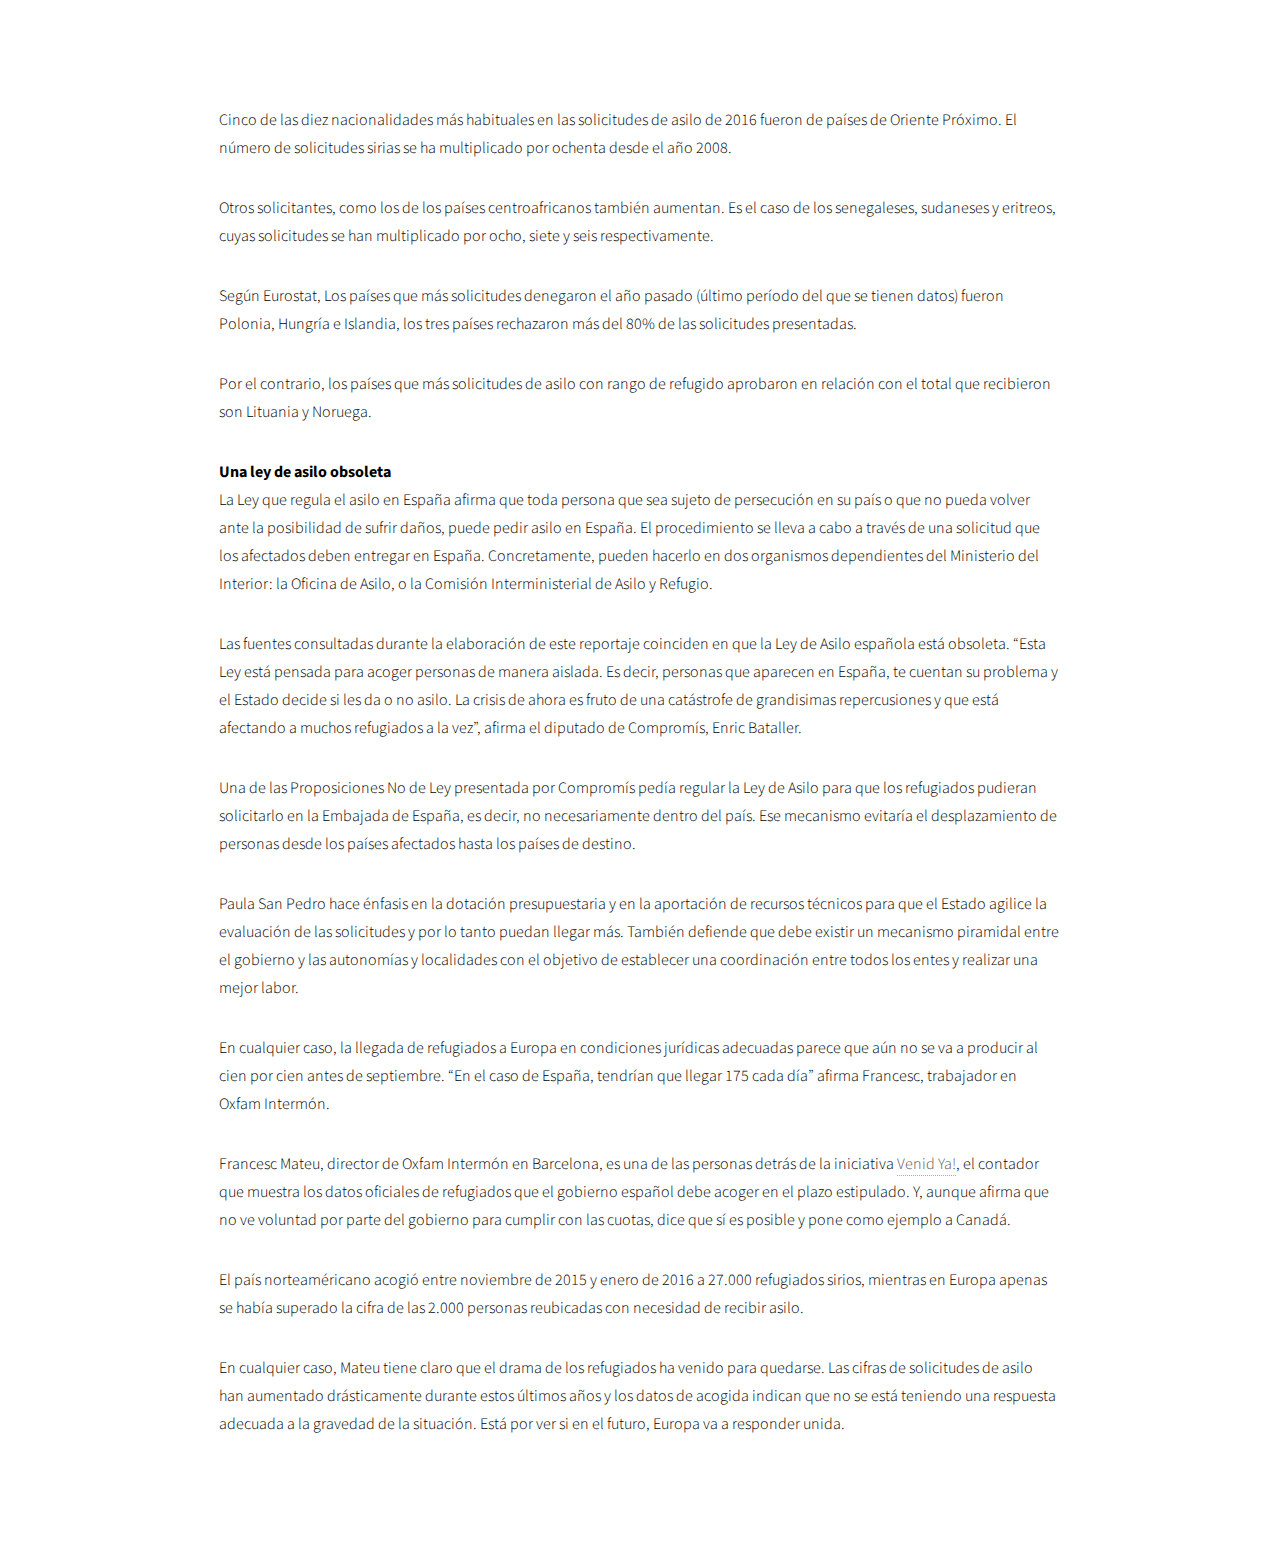
==== commit c78646c8: "Update index.html" ====
--- a/index.html
+++ b/index.html
@@ -172,7 +172,7 @@
 
 <p>El país norteaméricano acogió entre noviembre de 2015 y enero de 2016 a 27.000 refugiados sirios, mientras en Europa apenas se había superado la cifra de las 2.000 personas reubicadas con necesidad de recibir asilo.</p>
 
-<p>En cualquier caso, Mateu tiene claro que el drama de los refugiados ha venido para quedarse. Las cifras de solicitudes de asilo han aumentado drásticamente durante estos últimos años y los datos de acogida indican que no se está teniendo una respuesta adecuada a la gravedad de la situación. Está por ver si en el futuro Europa va a responder unida.</p>
+<p>En cualquier caso, Mateu tiene claro que el drama de los refugiados ha venido para quedarse. Las cifras de solicitudes de asilo han aumentado drásticamente durante estos últimos años y los datos de acogida indican que no se está teniendo una respuesta adecuada a la gravedad de la situación. Está por ver si en el futuro, Europa va a responder unida.</p>
 
 						</div>
 					</div>
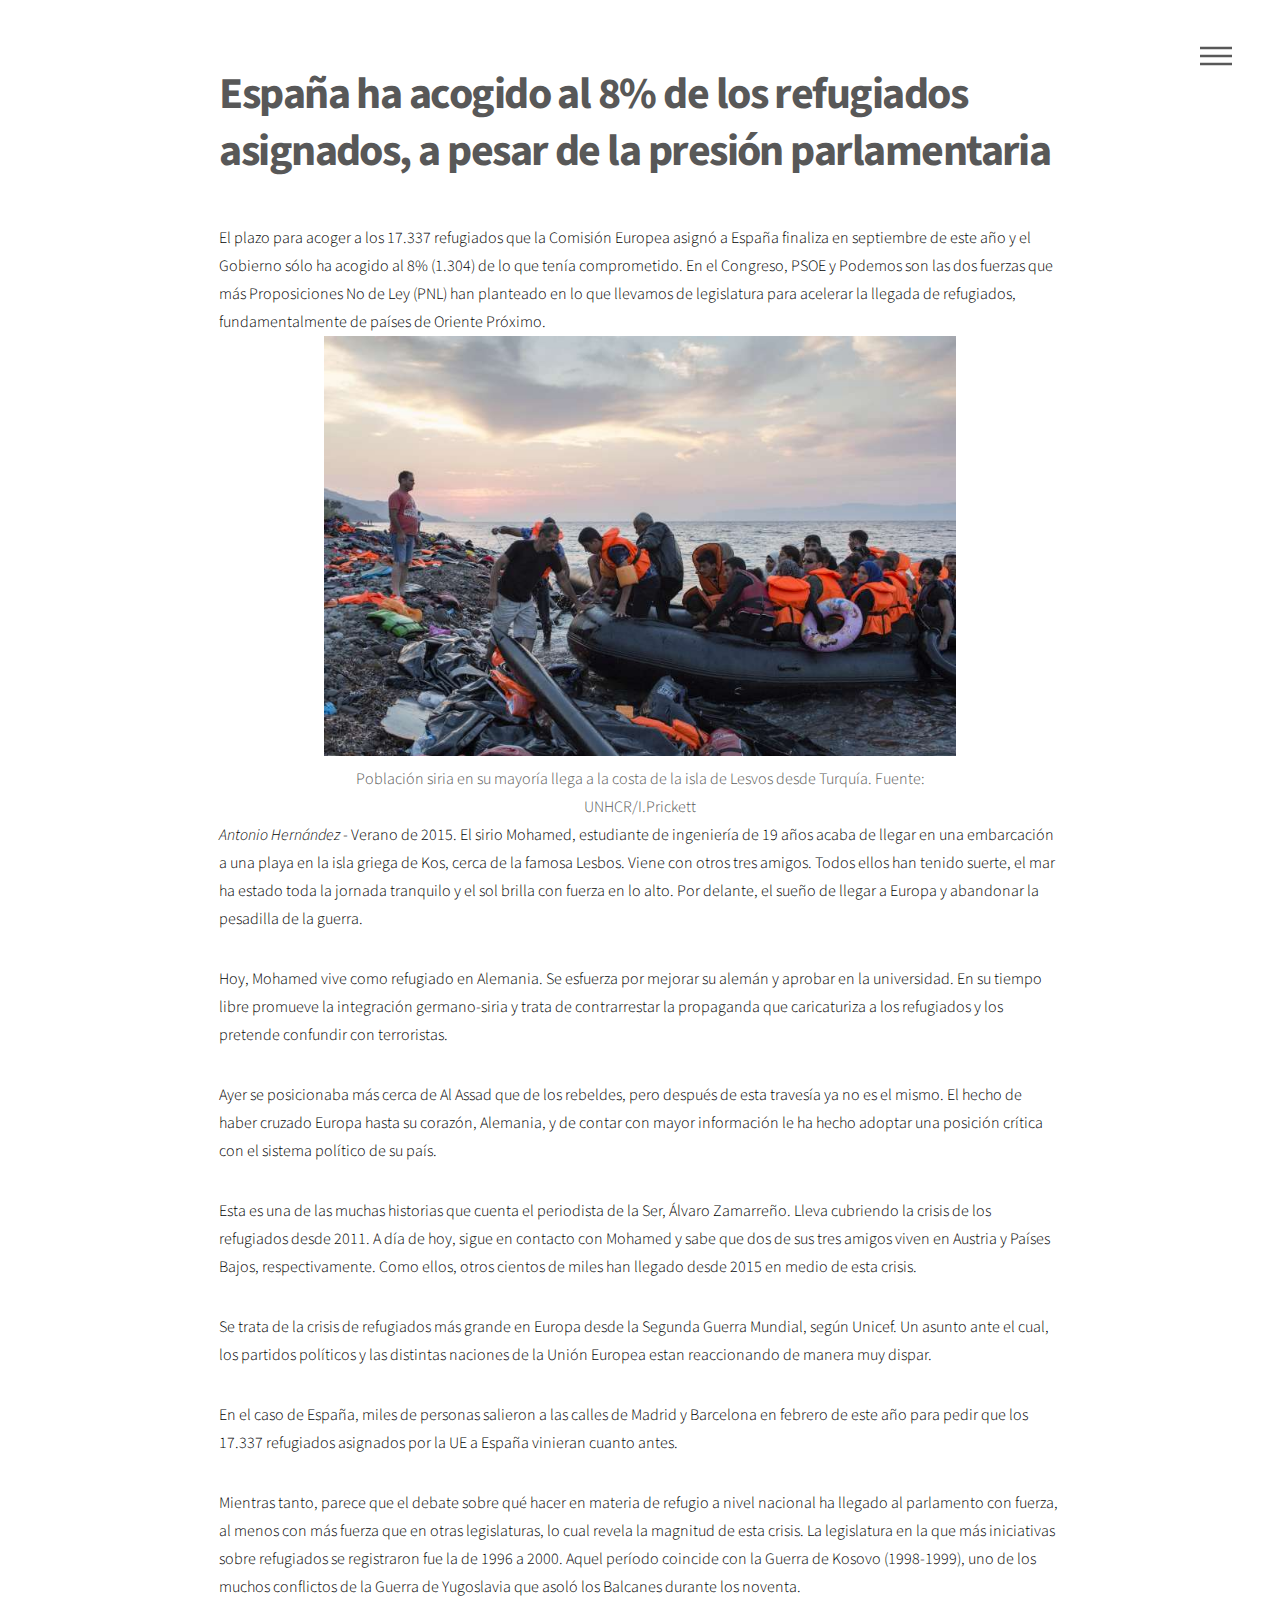
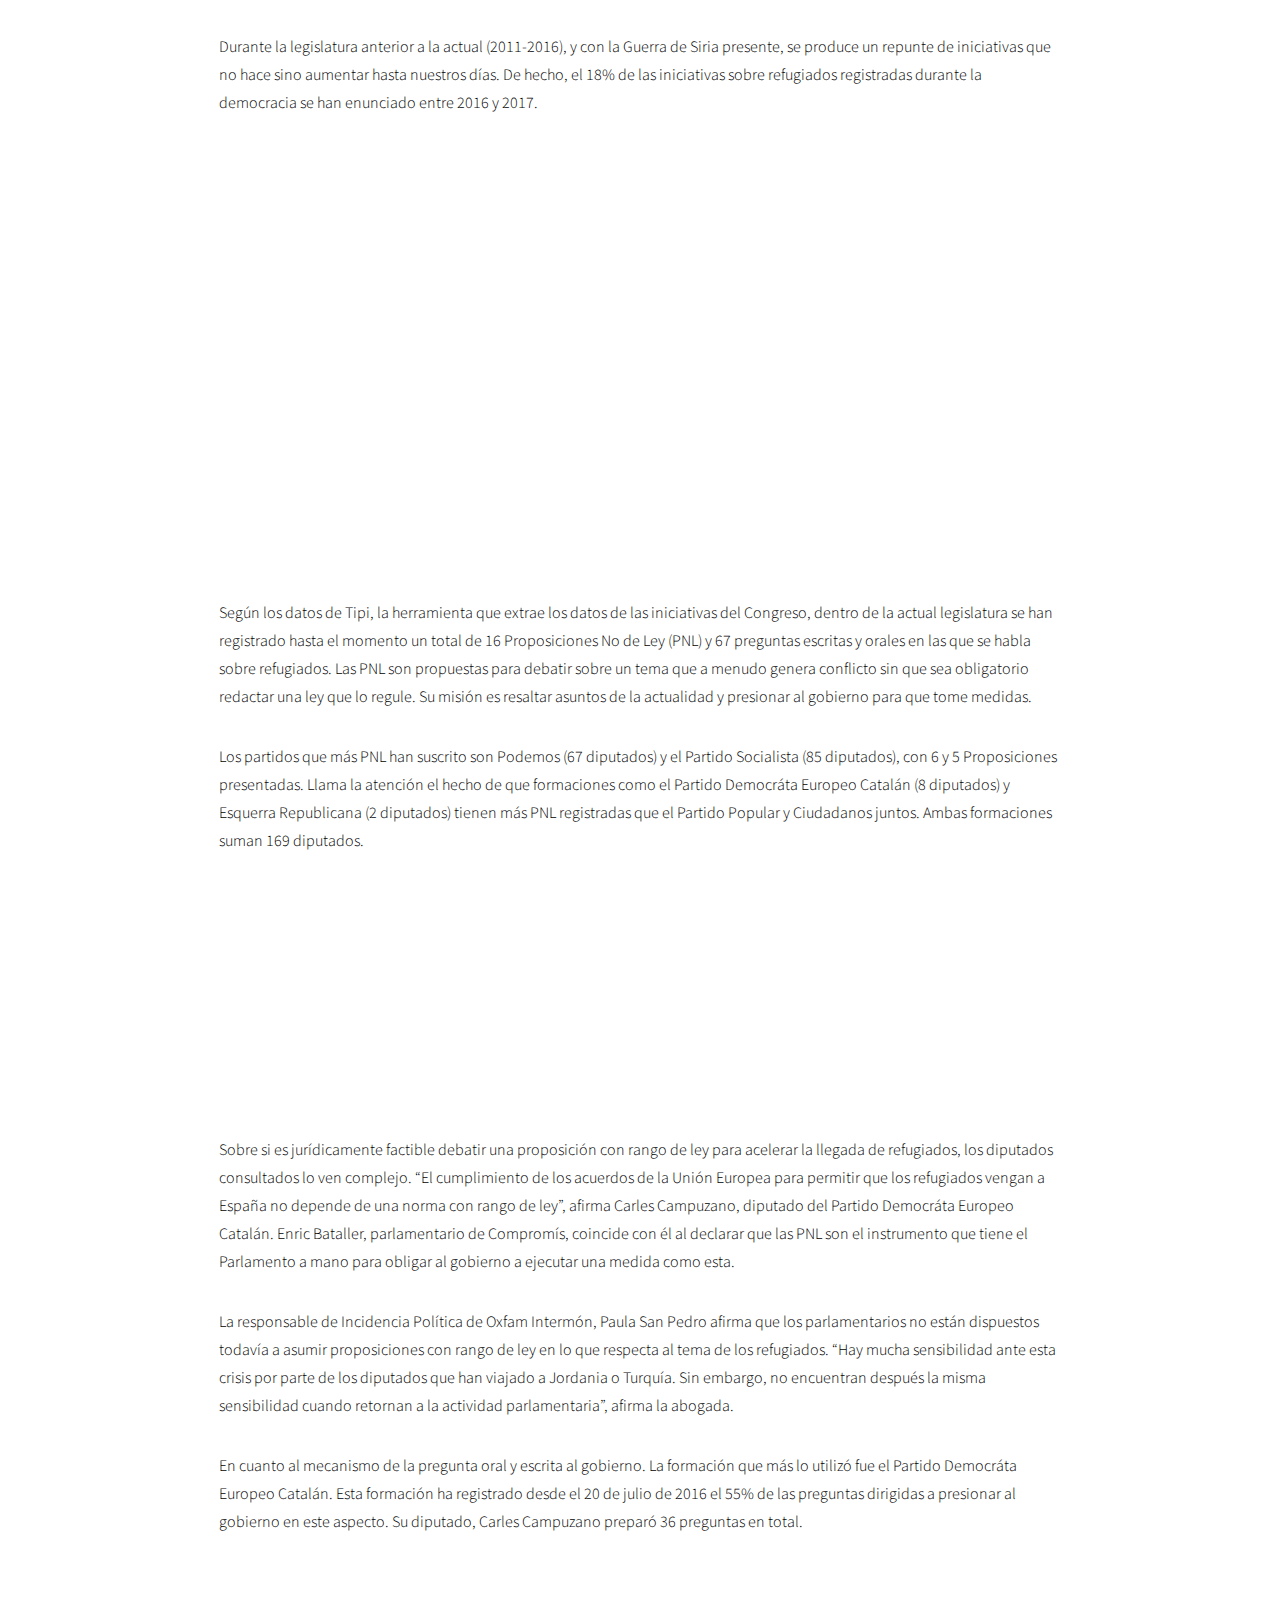
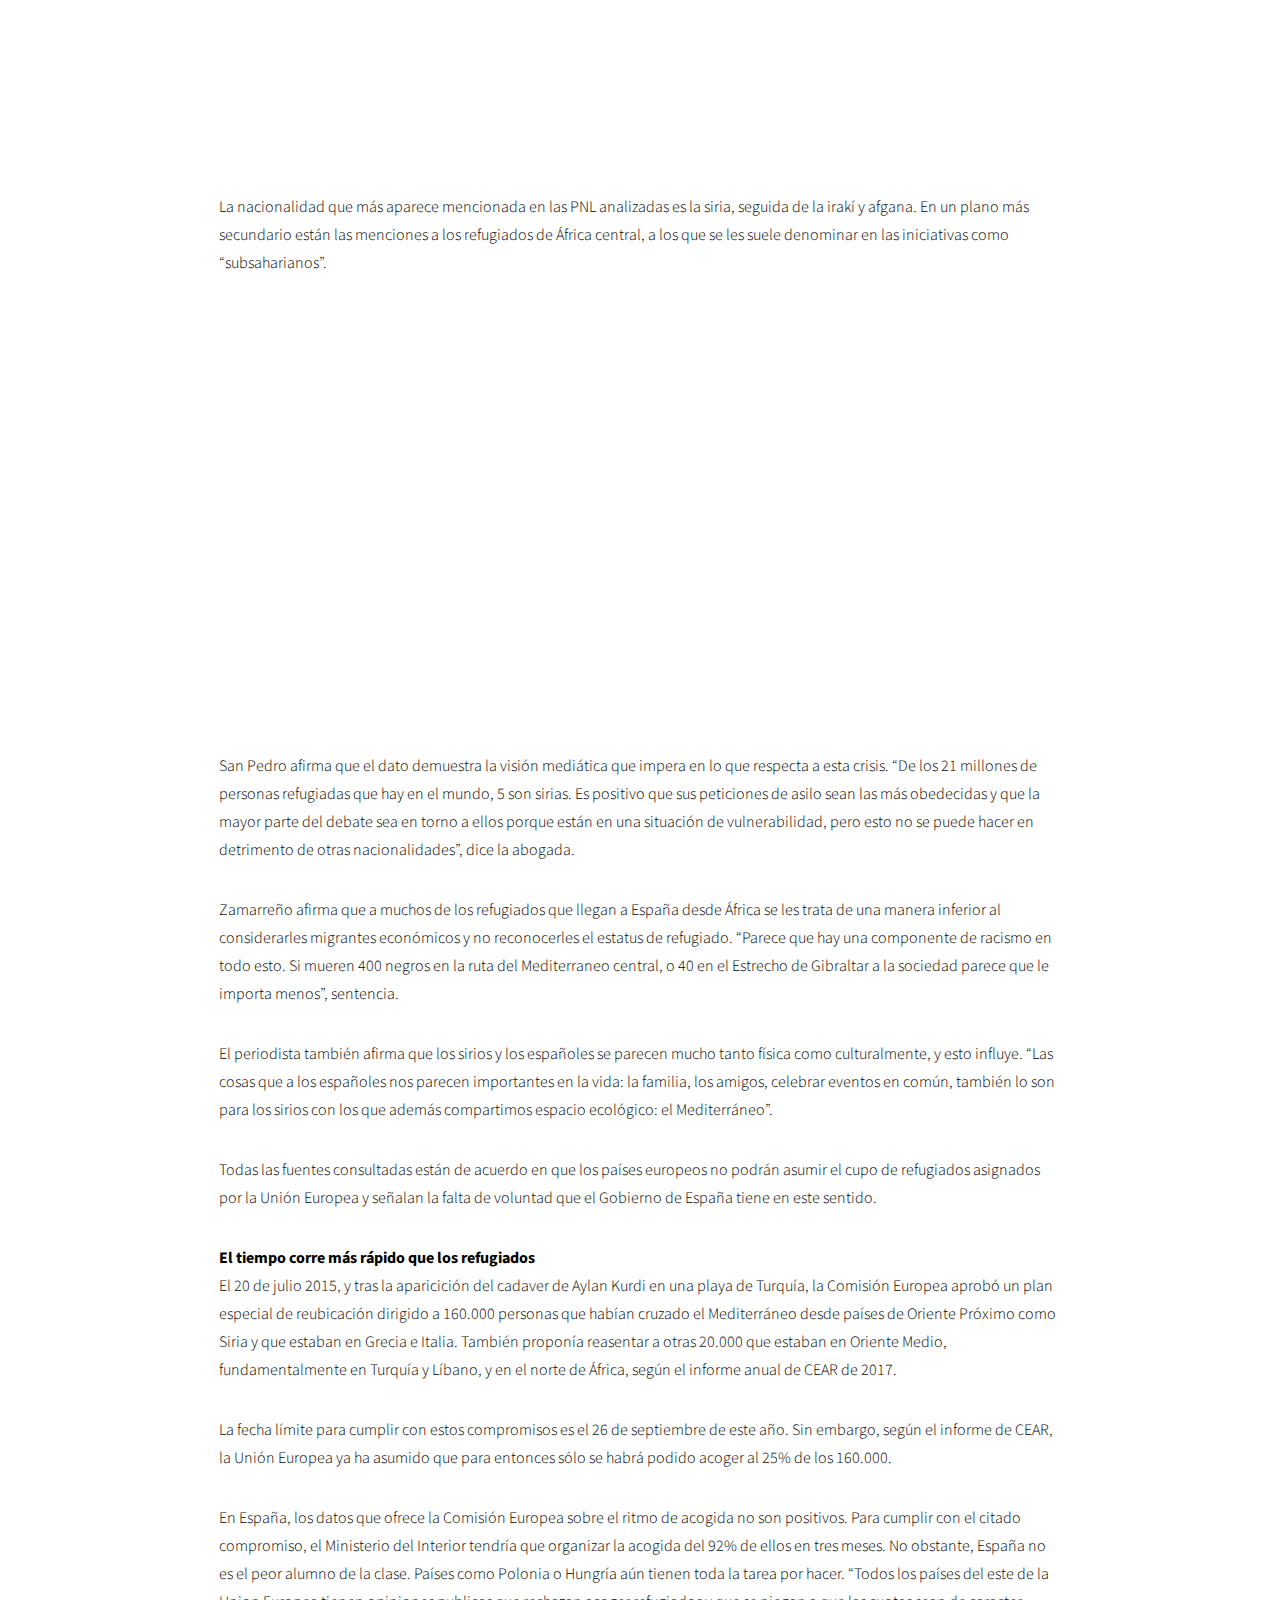
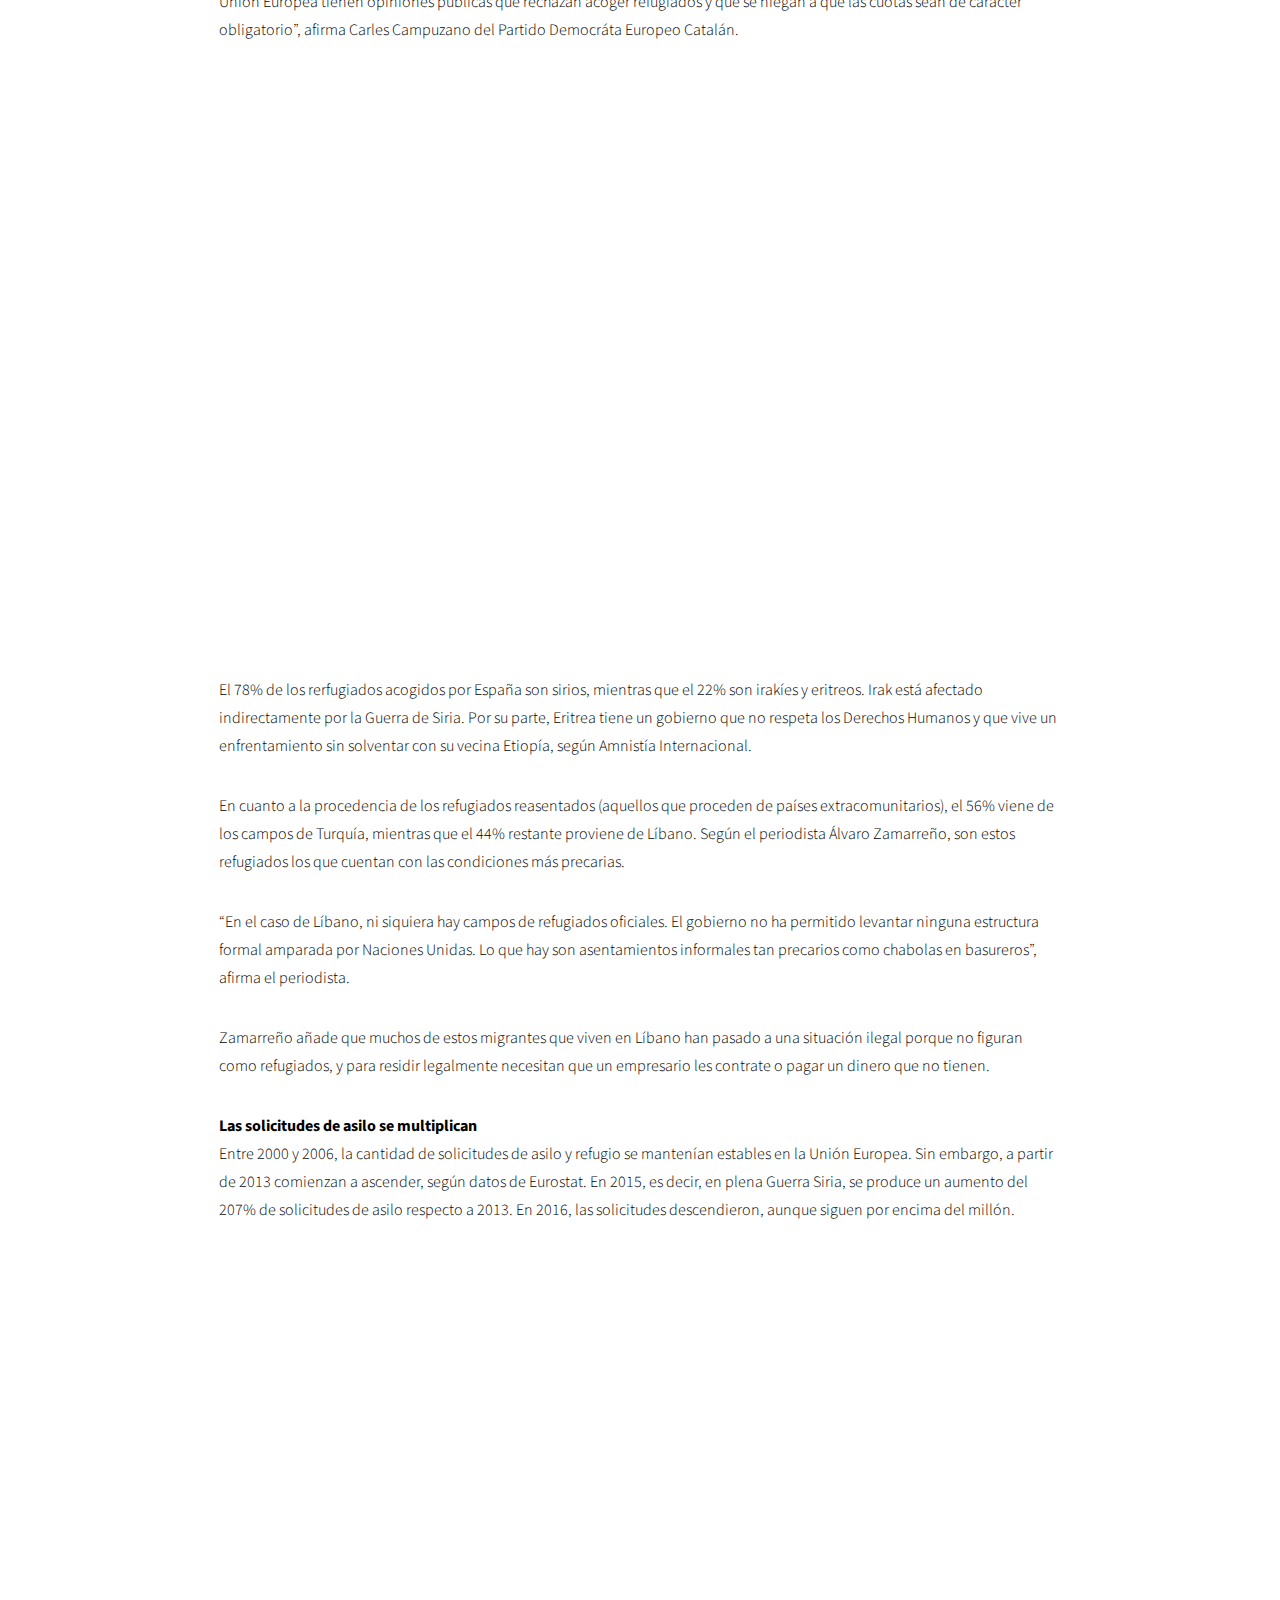
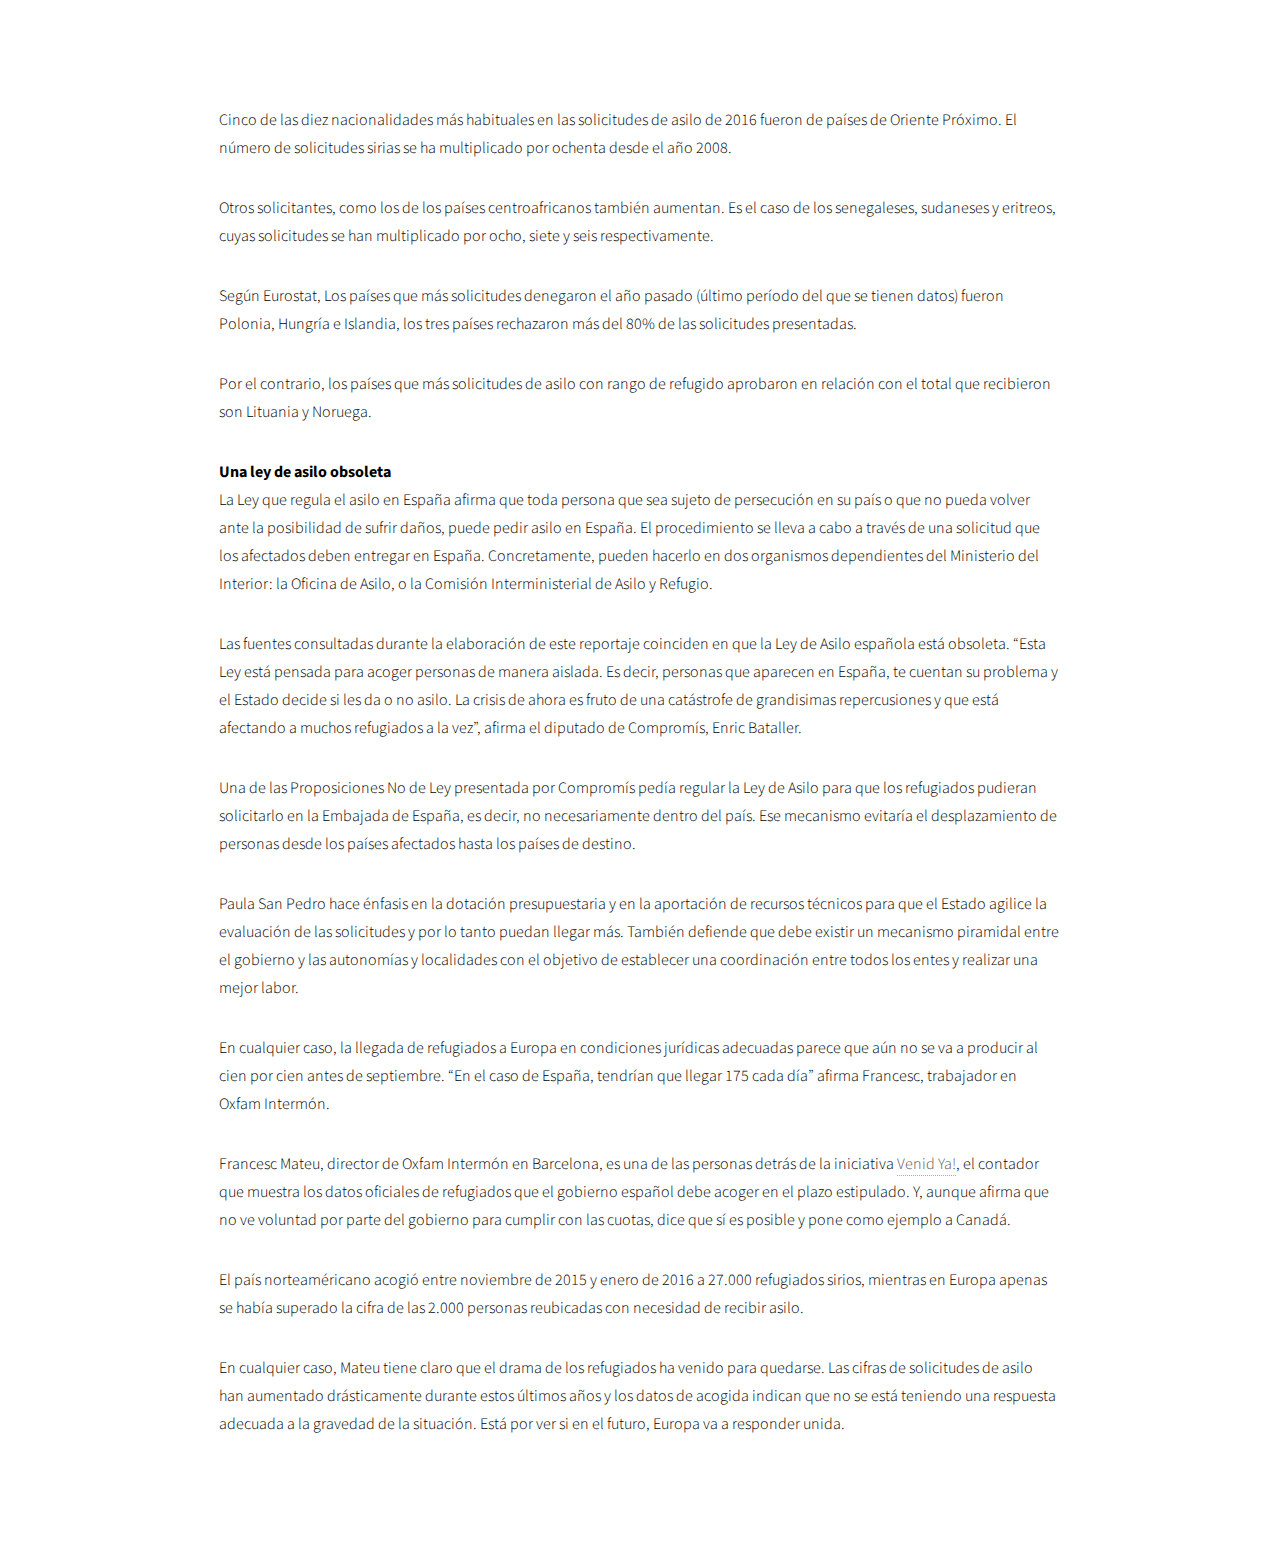
==== commit 52c6cd26: "Update index.html" ====
--- a/index.html
+++ b/index.html
@@ -113,7 +113,7 @@
 
 <p>La responsable de Incidencia Política de Oxfam Intermón, Paula San Pedro afirma que los parlamentarios no están dispuestos todavía a asumir proposiciones con rango de ley en lo que respecta al tema de los refugiados. “Hay mucha sensibilidad ante esta crisis por parte de los diputados que han viajado a Jordania o Turquía. Sin embargo, no encuentran después la misma sensibilidad cuando retornan a la actividad parlamentaria”, afirma la abogada.</p>
 
-<p>En cuanto al mecanismo de la pregunta oral y escrita al gobierno. La formación que más lo utilizó fue el Partido Democráta Europeo Catalán. Esta formación ha registrado desde el 20 de julio de 2016 el 55% de las preguntas dirigidas a presionar al gobierno en este aspecto. Su diputado, Carles Campuzano preparó 38 preguntas en total.</p>
+<p>En cuanto al mecanismo de la pregunta oral y escrita al gobierno. La formación que más lo utilizó fue el Partido Democráta Europeo Catalán. Esta formación ha registrado desde el 20 de julio de 2016 el 55% de las preguntas dirigidas a presionar al gobierno en este aspecto. Su diputado, Carles Campuzano preparó 36 preguntas en total.</p>
 
 <iframe src="//datawrapper.dwcdn.net/QPkJz/1/" scrolling="no" frameborder="0" allowtransparency="true" allowfullscreen="allowfullscreen" webkitallowfullscreen="webkitallowfullscreen" mozallowfullscreen="mozallowfullscreen" oallowfullscreen="oallowfullscreen" msallowfullscreen="msallowfullscreen" width="600" height="225"></iframe>
 
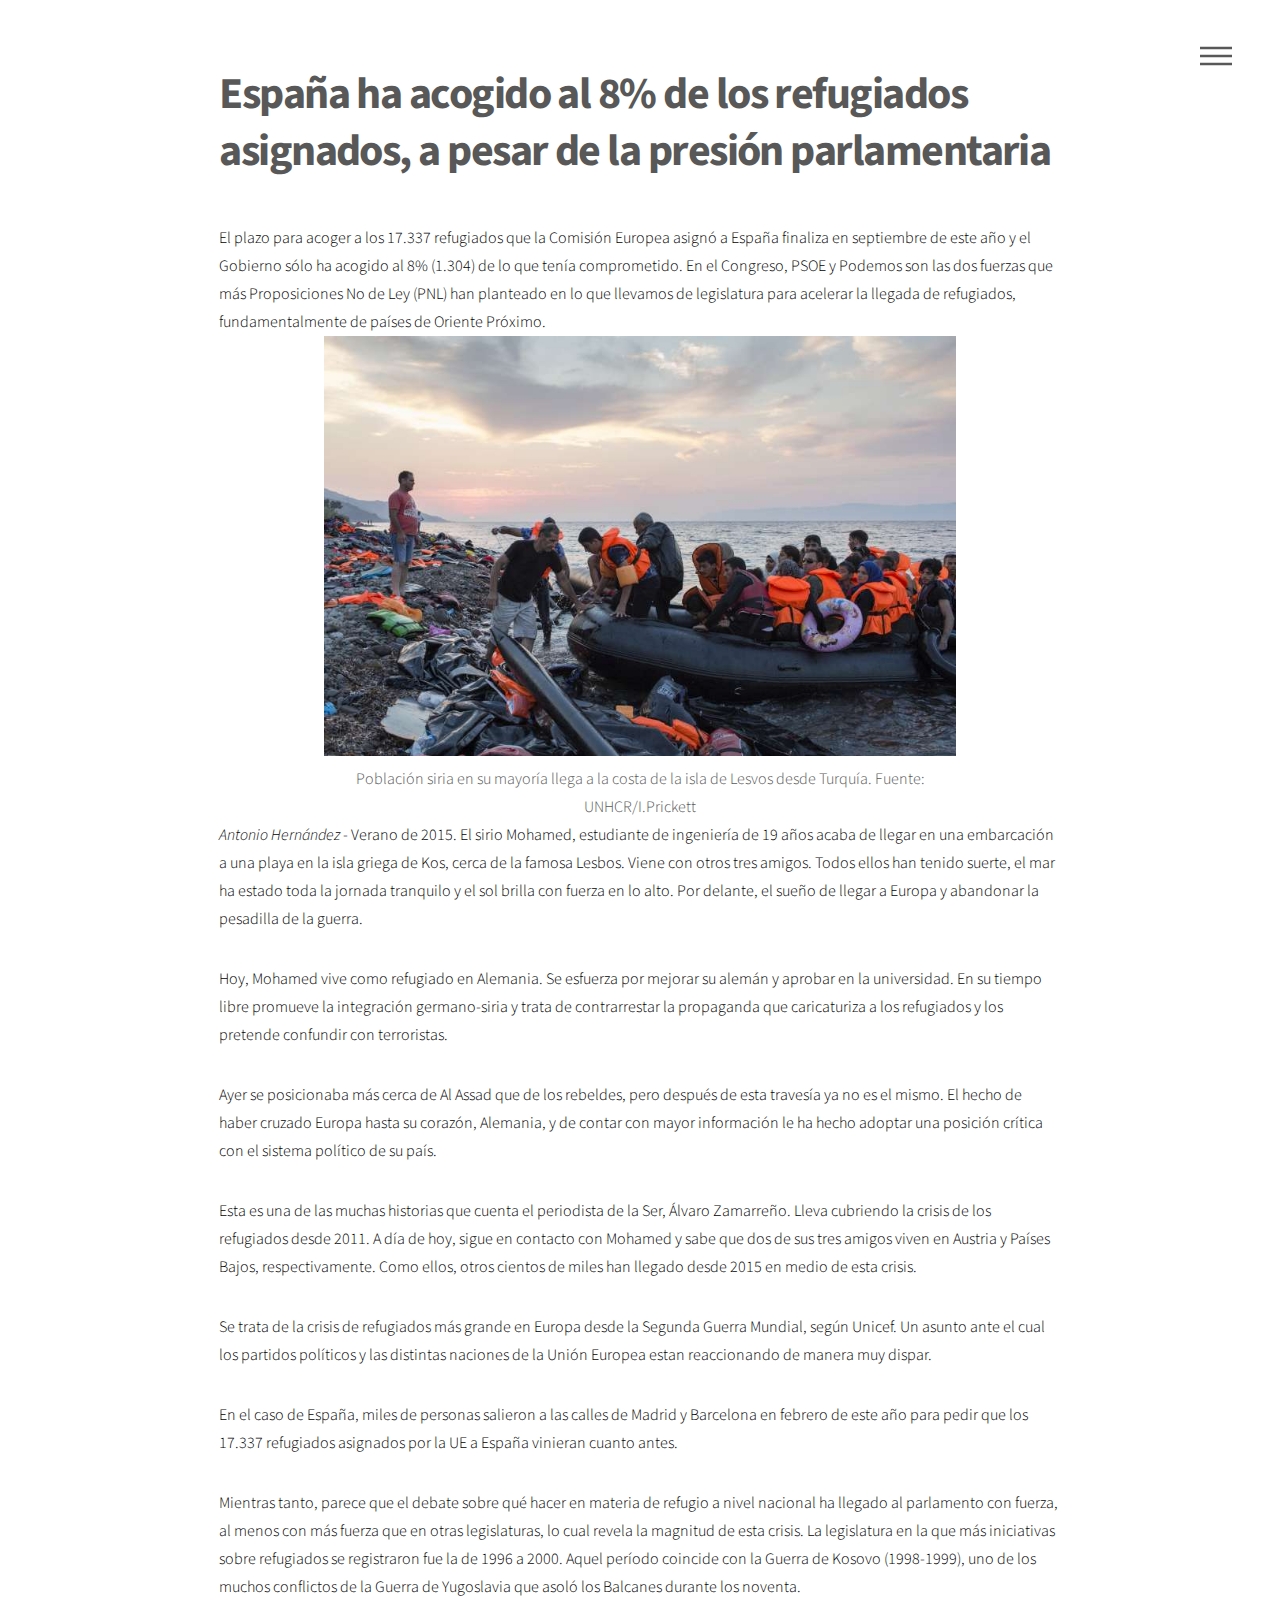
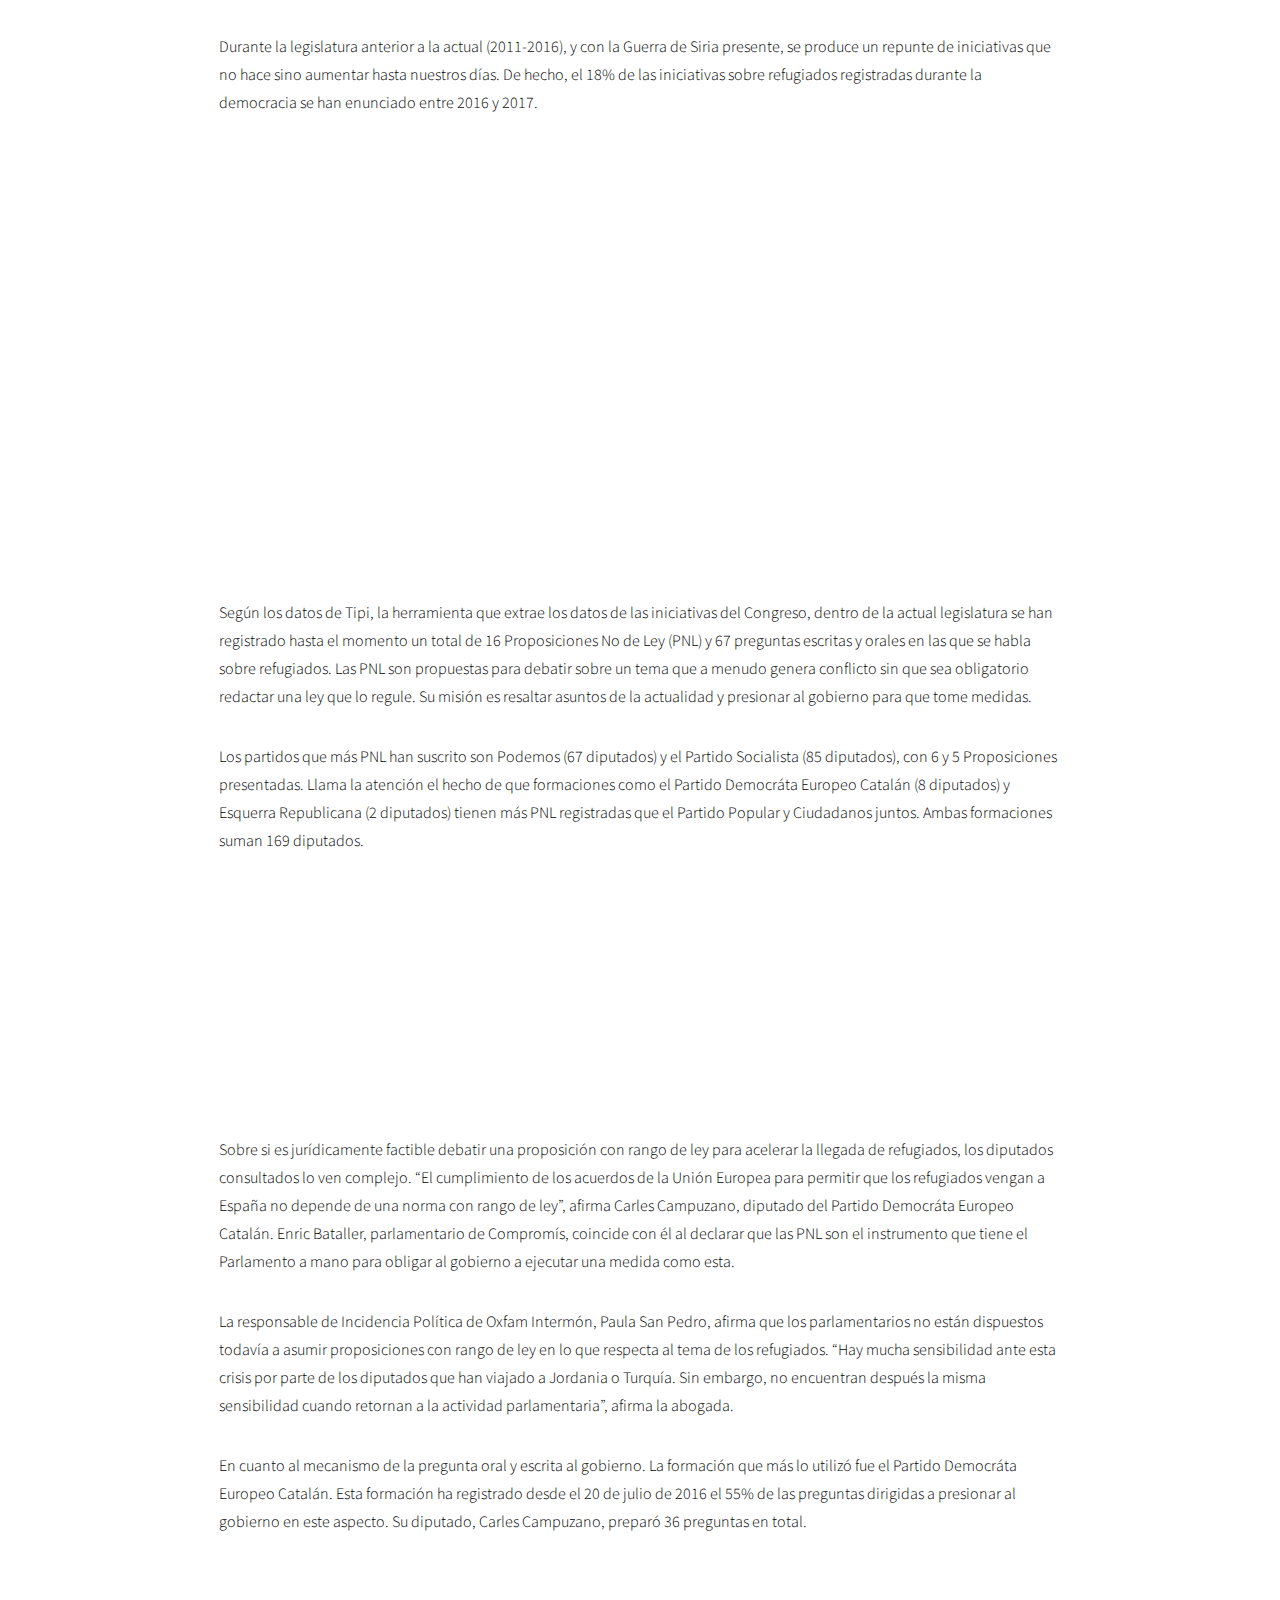
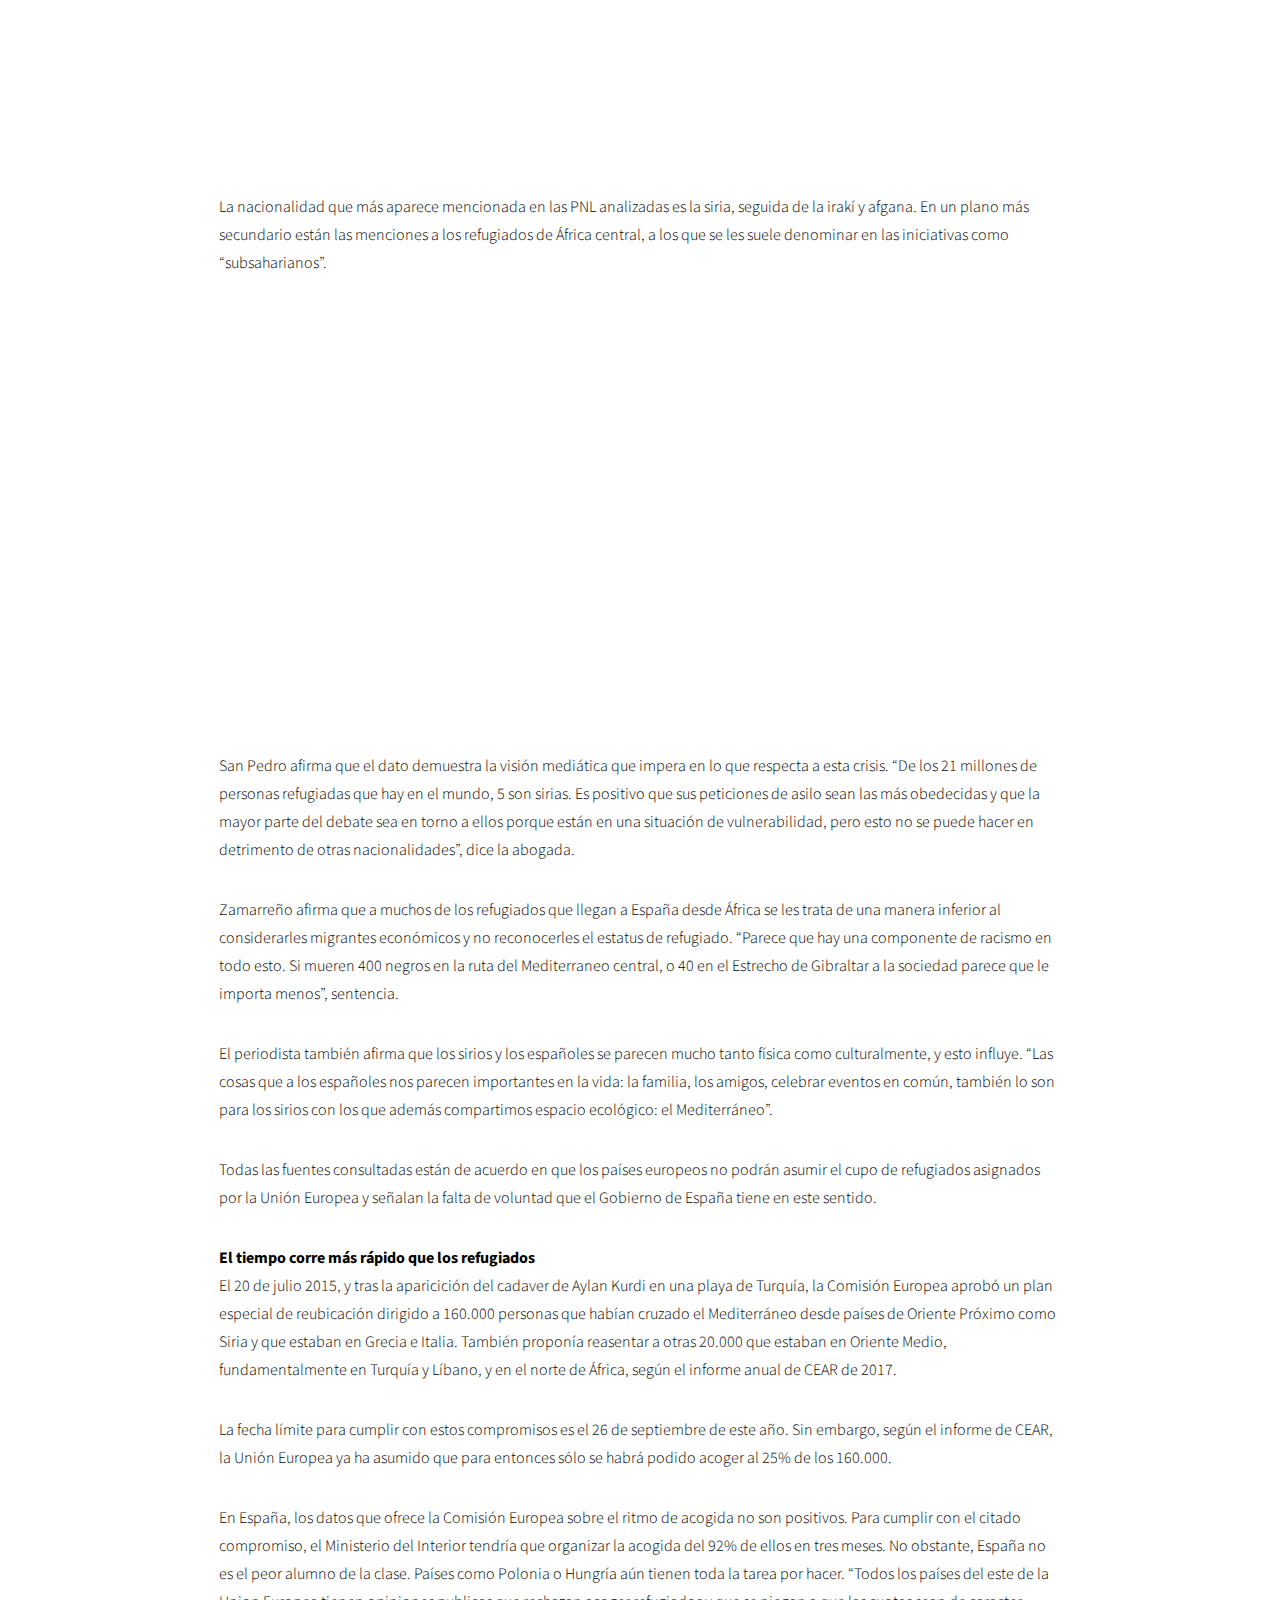
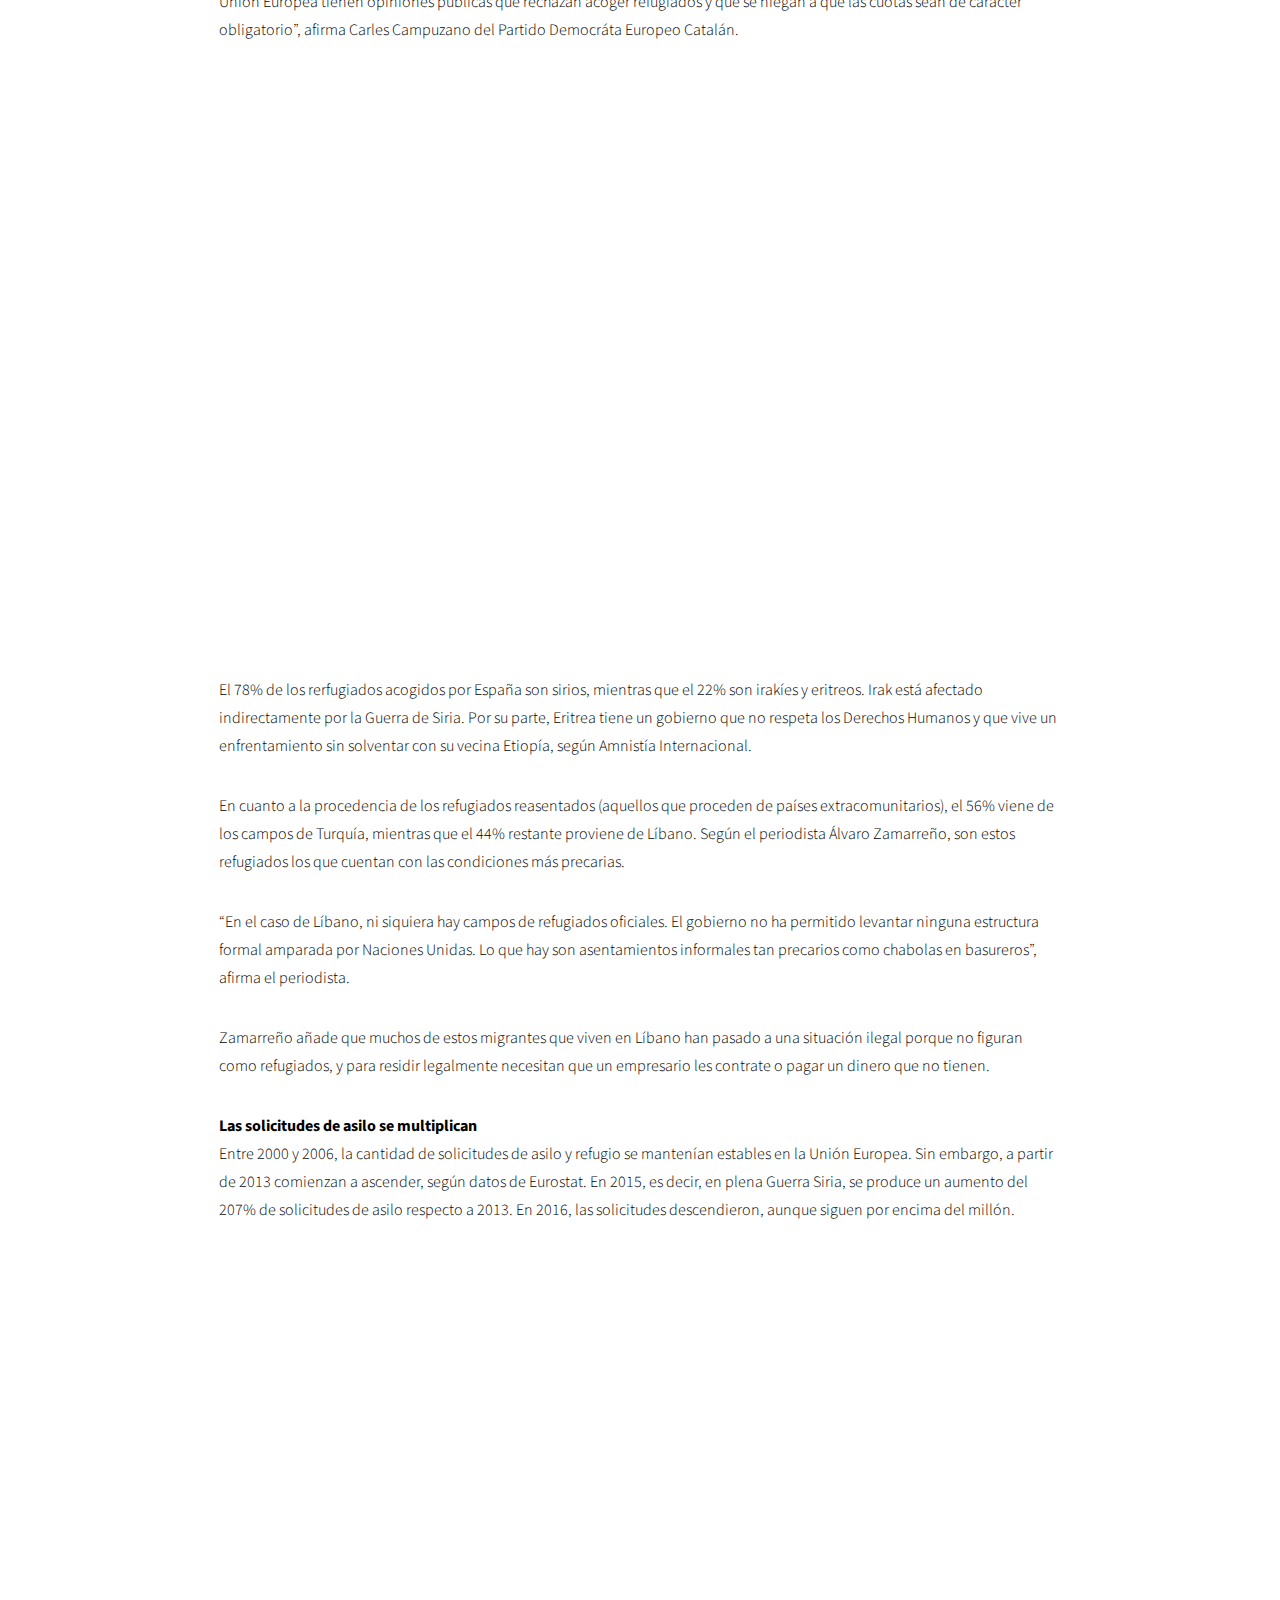
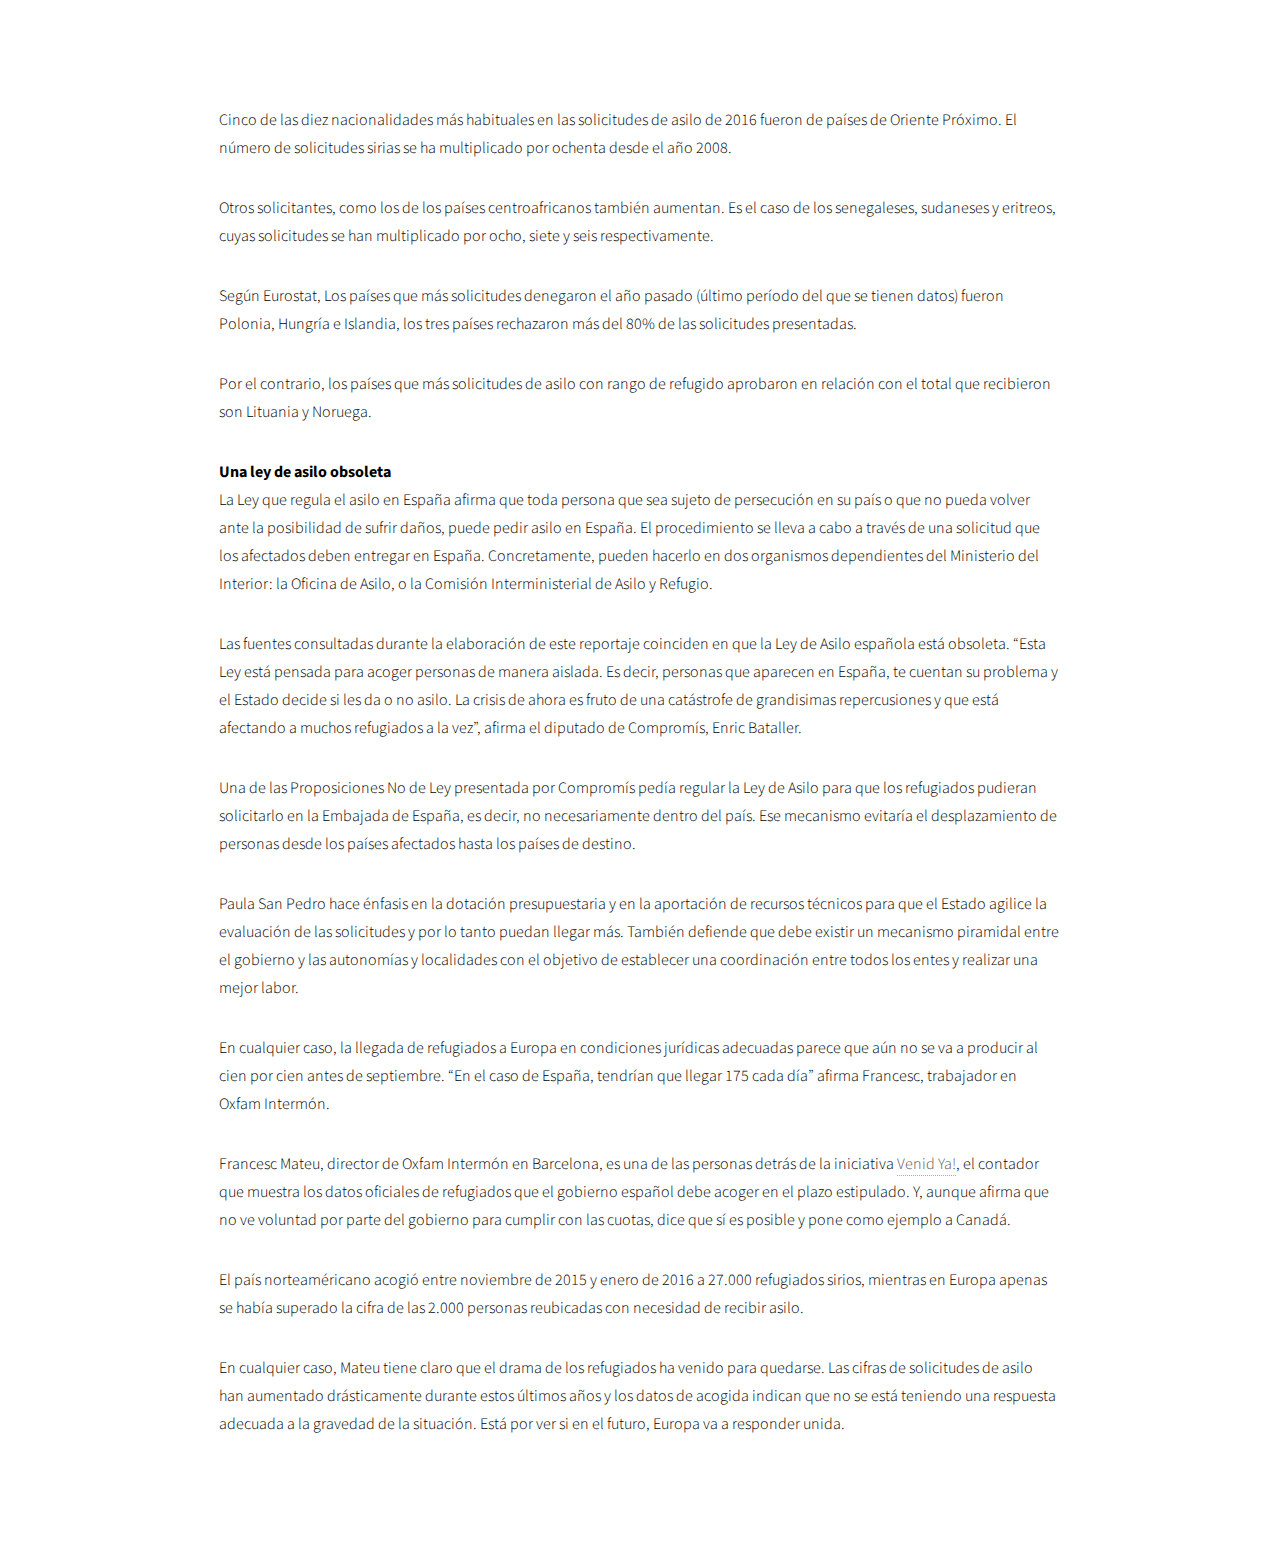
==== commit bb769a1f: "Update index.html" ====
--- a/index.html
+++ b/index.html
@@ -93,7 +93,7 @@
 
 <p>Esta es una de las muchas historias que cuenta el periodista de la Ser, Álvaro Zamarreño. Lleva cubriendo la crisis de los refugiados desde 2011. A día de hoy, sigue en contacto con Mohamed y sabe que dos de sus tres amigos viven en Austria y Países Bajos, respectivamente. Como ellos, otros cientos de miles han llegado desde 2015 en medio de esta crisis.</p>
 
-<p>Se trata de la crisis de refugiados más grande en Europa desde la Segunda Guerra Mundial, según Unicef. Un asunto ante el cual, los partidos políticos y las distintas naciones de la Unión Europea estan reaccionando de manera muy dispar.</p>
+<p>Se trata de la crisis de refugiados más grande en Europa desde la Segunda Guerra Mundial, según Unicef. Un asunto ante el cual los partidos políticos y las distintas naciones de la Unión Europea estan reaccionando de manera muy dispar.</p>
 
 <p>En el caso de España, miles de personas salieron a las calles de Madrid y Barcelona en febrero de este año para pedir que los 17.337 refugiados asignados por la UE a España vinieran cuanto antes.</p>
 
@@ -111,9 +111,9 @@
 
 <p>Sobre si es jurídicamente factible debatir una proposición con rango de ley para acelerar la llegada de refugiados, los diputados consultados lo ven complejo. “El cumplimiento de los acuerdos de la Unión Europea para permitir que los refugiados vengan a España no depende de una norma con rango de ley”, afirma Carles Campuzano, diputado del Partido Democráta Europeo Catalán. Enric Bataller, parlamentario de Compromís, coincide con él al declarar que las PNL son el instrumento que tiene el Parlamento a mano para obligar al gobierno a ejecutar una medida como esta.</p>
 
-<p>La responsable de Incidencia Política de Oxfam Intermón, Paula San Pedro afirma que los parlamentarios no están dispuestos todavía a asumir proposiciones con rango de ley en lo que respecta al tema de los refugiados. “Hay mucha sensibilidad ante esta crisis por parte de los diputados que han viajado a Jordania o Turquía. Sin embargo, no encuentran después la misma sensibilidad cuando retornan a la actividad parlamentaria”, afirma la abogada.</p>
-
-<p>En cuanto al mecanismo de la pregunta oral y escrita al gobierno. La formación que más lo utilizó fue el Partido Democráta Europeo Catalán. Esta formación ha registrado desde el 20 de julio de 2016 el 55% de las preguntas dirigidas a presionar al gobierno en este aspecto. Su diputado, Carles Campuzano preparó 36 preguntas en total.</p>
+<p>La responsable de Incidencia Política de Oxfam Intermón, Paula San Pedro, afirma que los parlamentarios no están dispuestos todavía a asumir proposiciones con rango de ley en lo que respecta al tema de los refugiados. “Hay mucha sensibilidad ante esta crisis por parte de los diputados que han viajado a Jordania o Turquía. Sin embargo, no encuentran después la misma sensibilidad cuando retornan a la actividad parlamentaria”, afirma la abogada.</p>
+
+<p>En cuanto al mecanismo de la pregunta oral y escrita al gobierno. La formación que más lo utilizó fue el Partido Democráta Europeo Catalán. Esta formación ha registrado desde el 20 de julio de 2016 el 55% de las preguntas dirigidas a presionar al gobierno en este aspecto. Su diputado, Carles Campuzano, preparó 36 preguntas en total.</p>
 
 <iframe src="//datawrapper.dwcdn.net/QPkJz/1/" scrolling="no" frameborder="0" allowtransparency="true" allowfullscreen="allowfullscreen" webkitallowfullscreen="webkitallowfullscreen" mozallowfullscreen="mozallowfullscreen" oallowfullscreen="oallowfullscreen" msallowfullscreen="msallowfullscreen" width="600" height="225"></iframe>
 
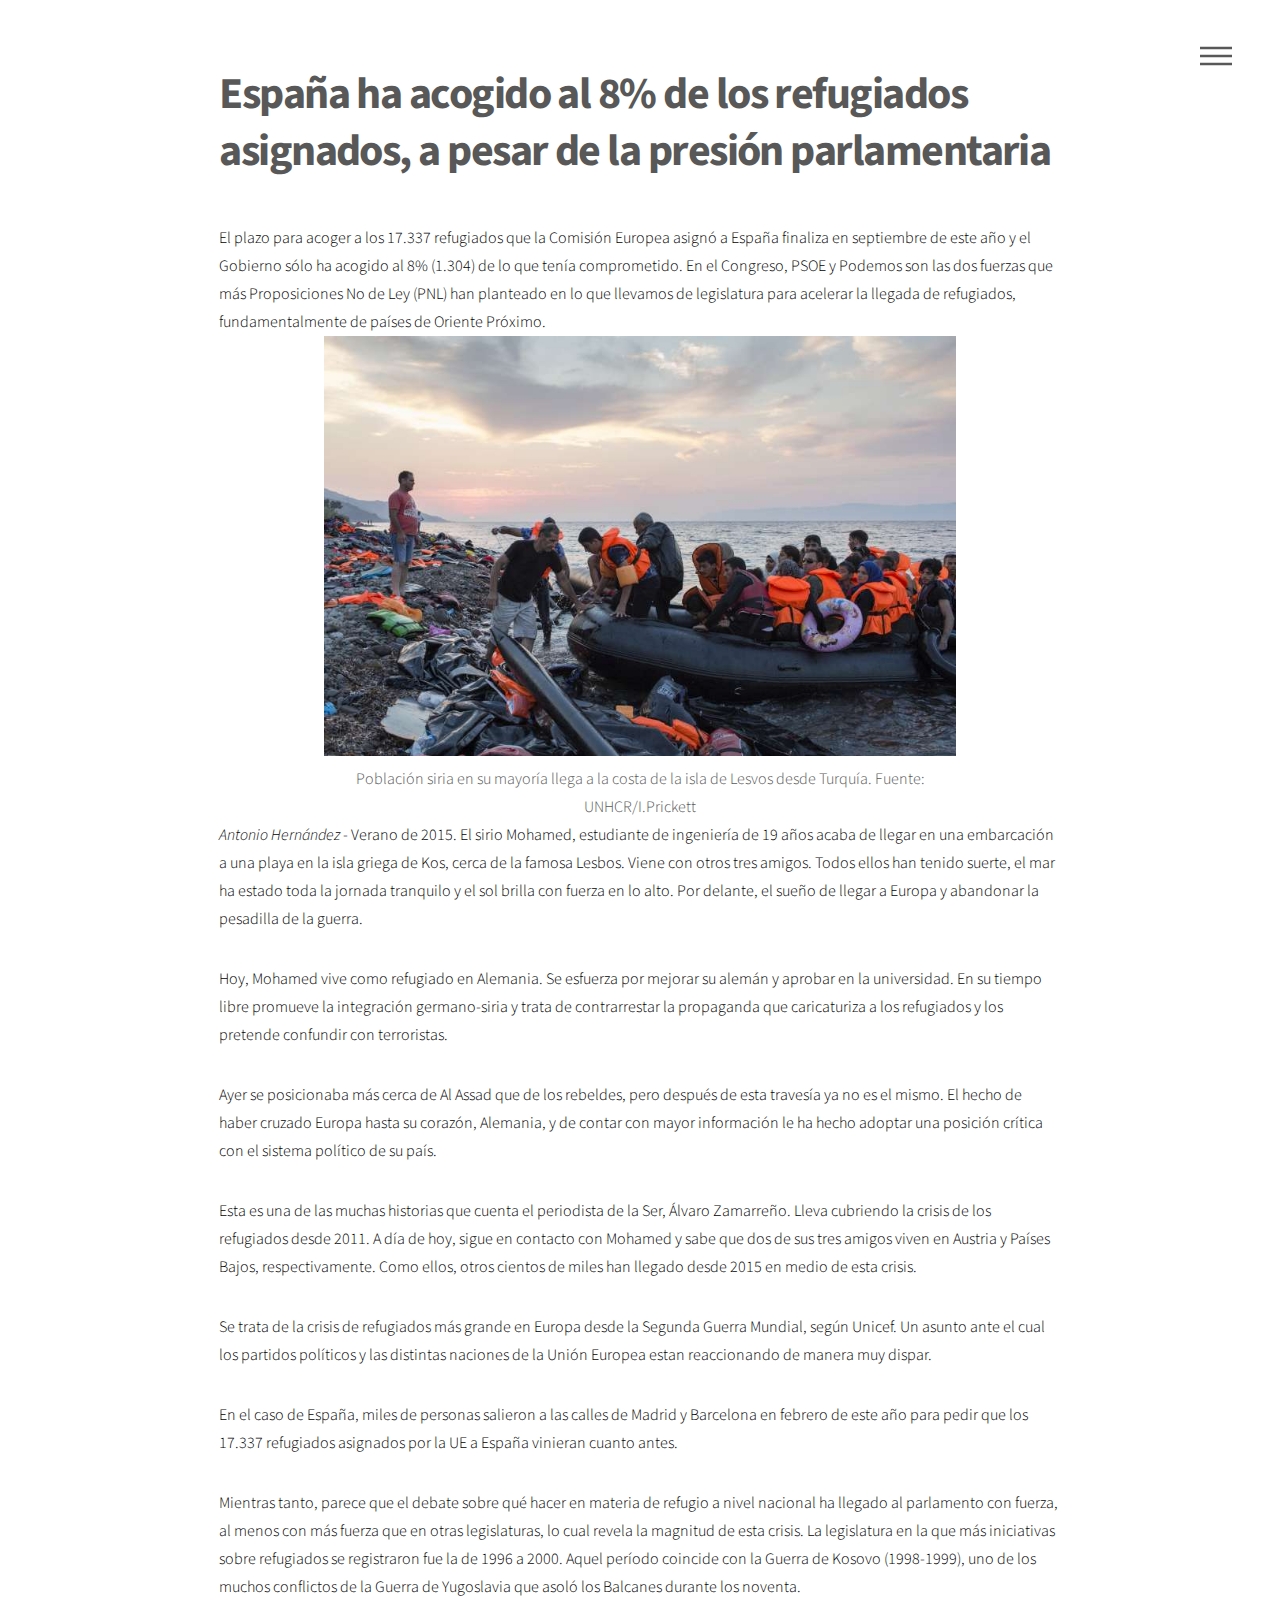
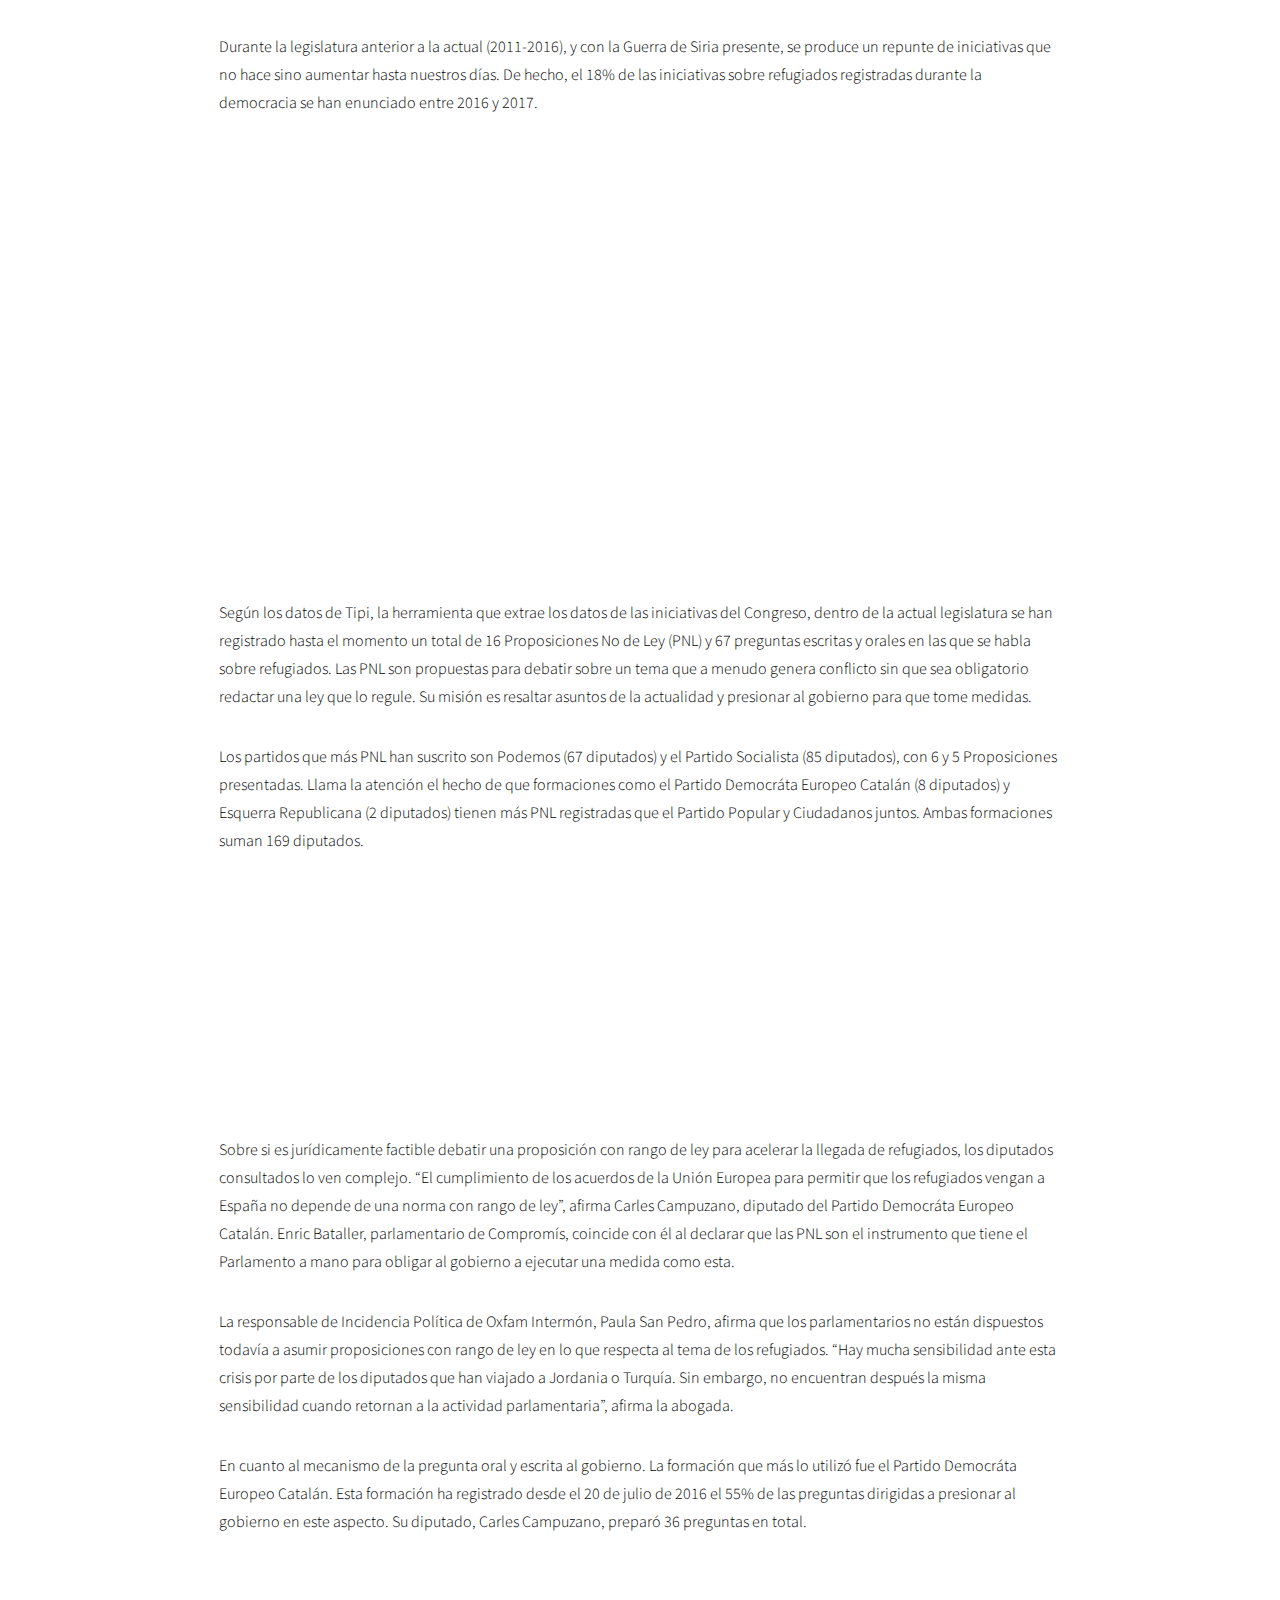
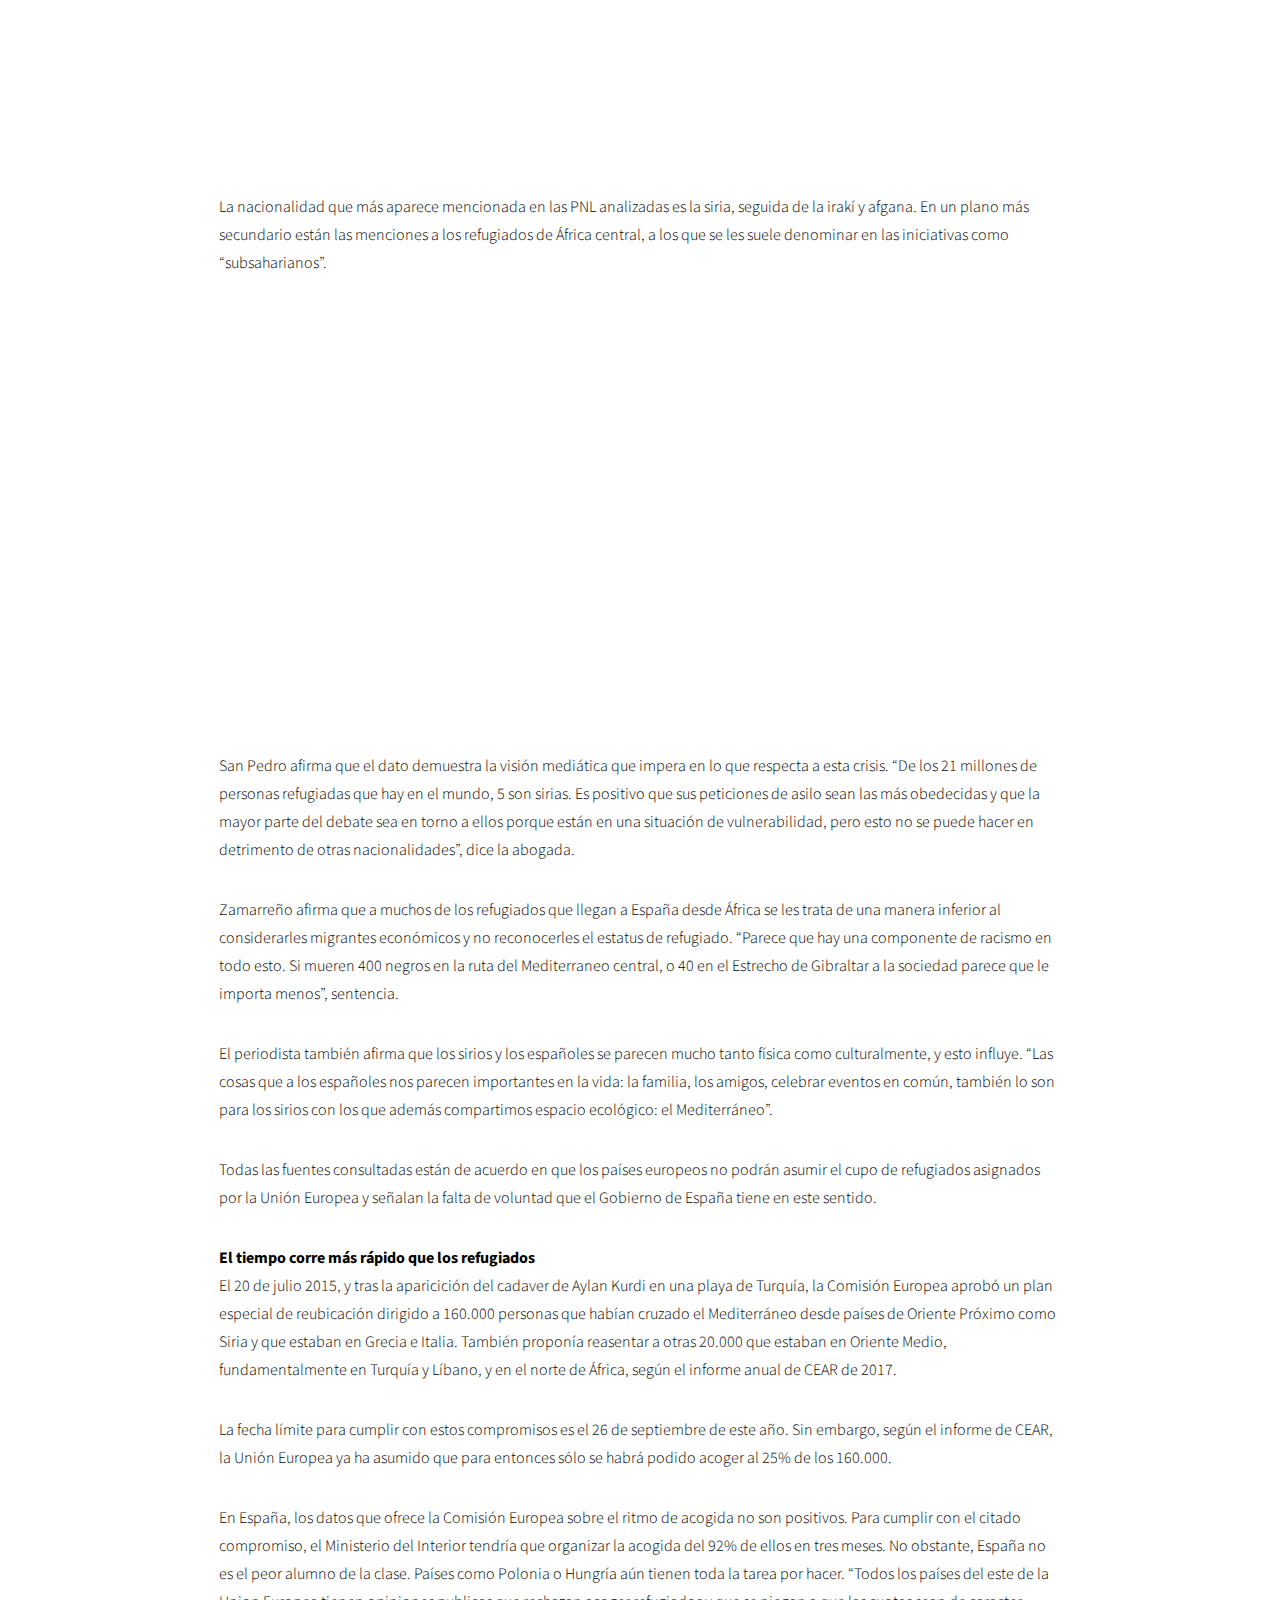
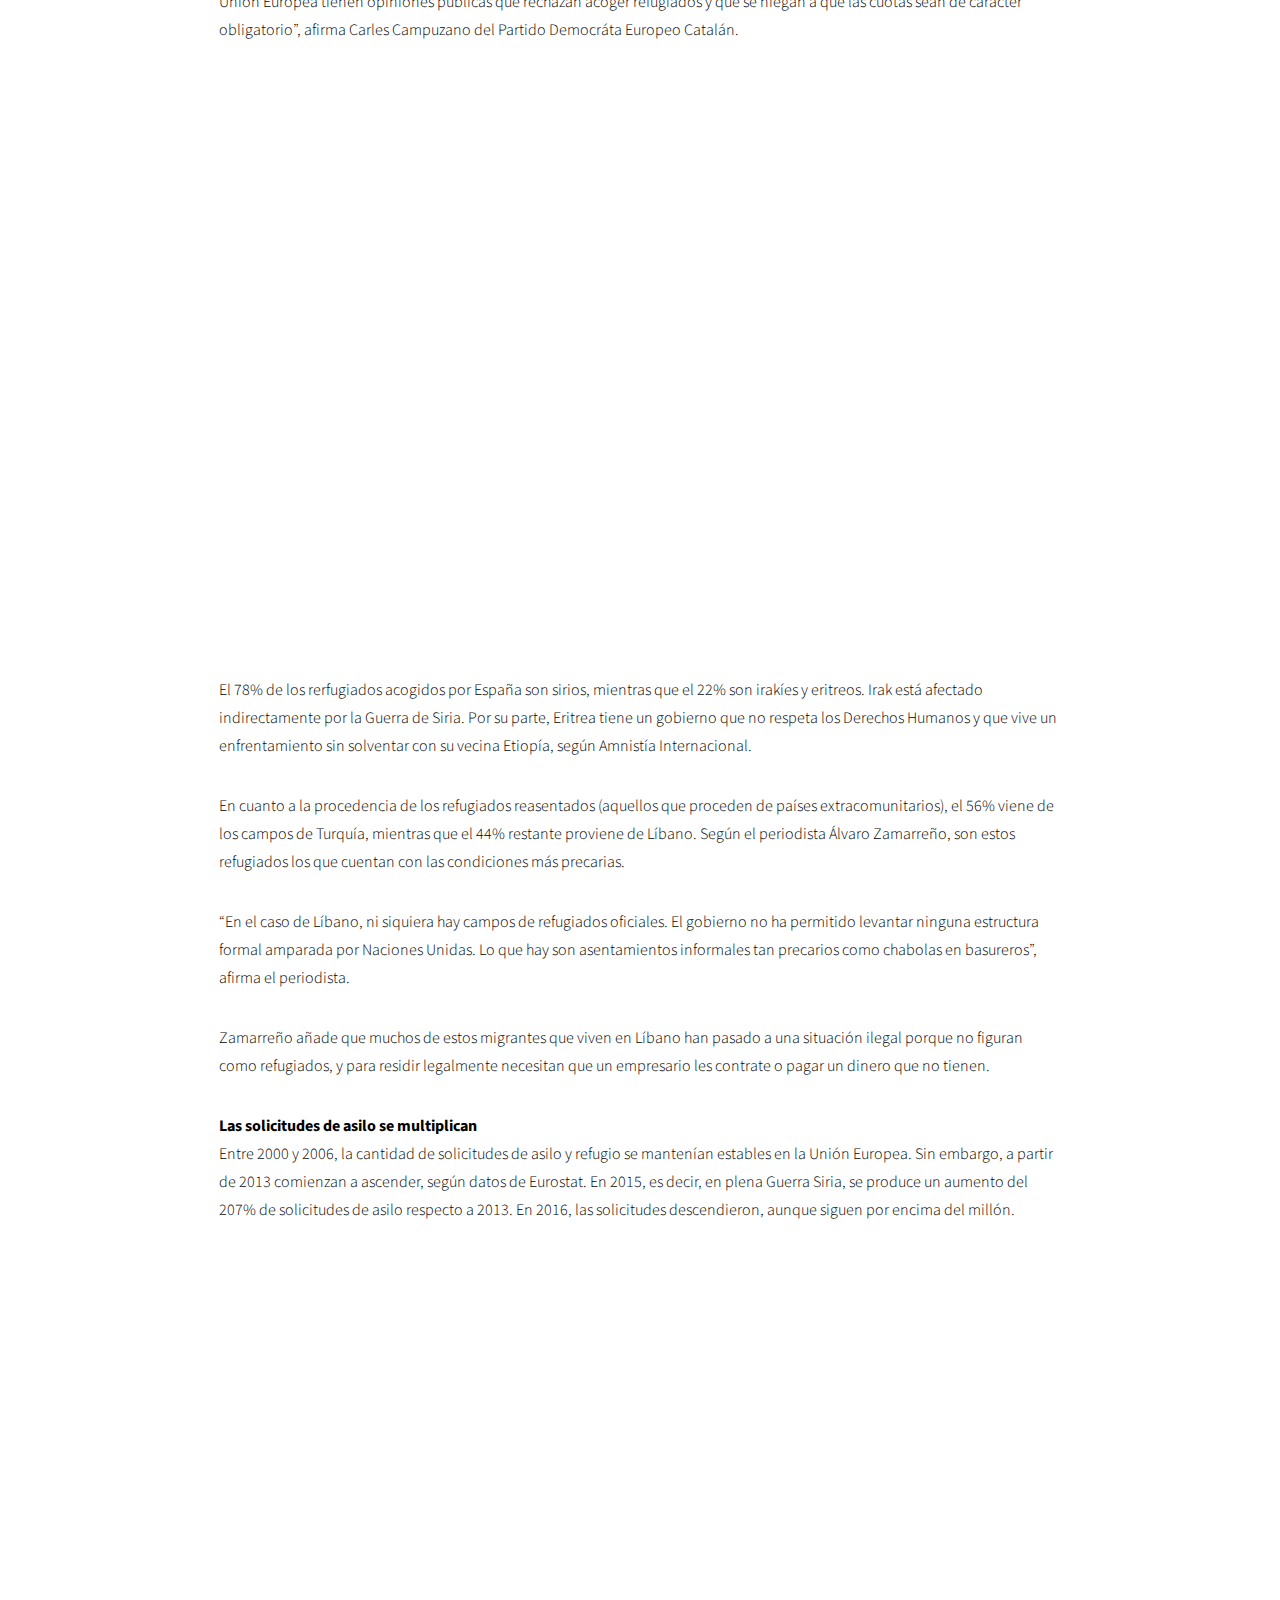
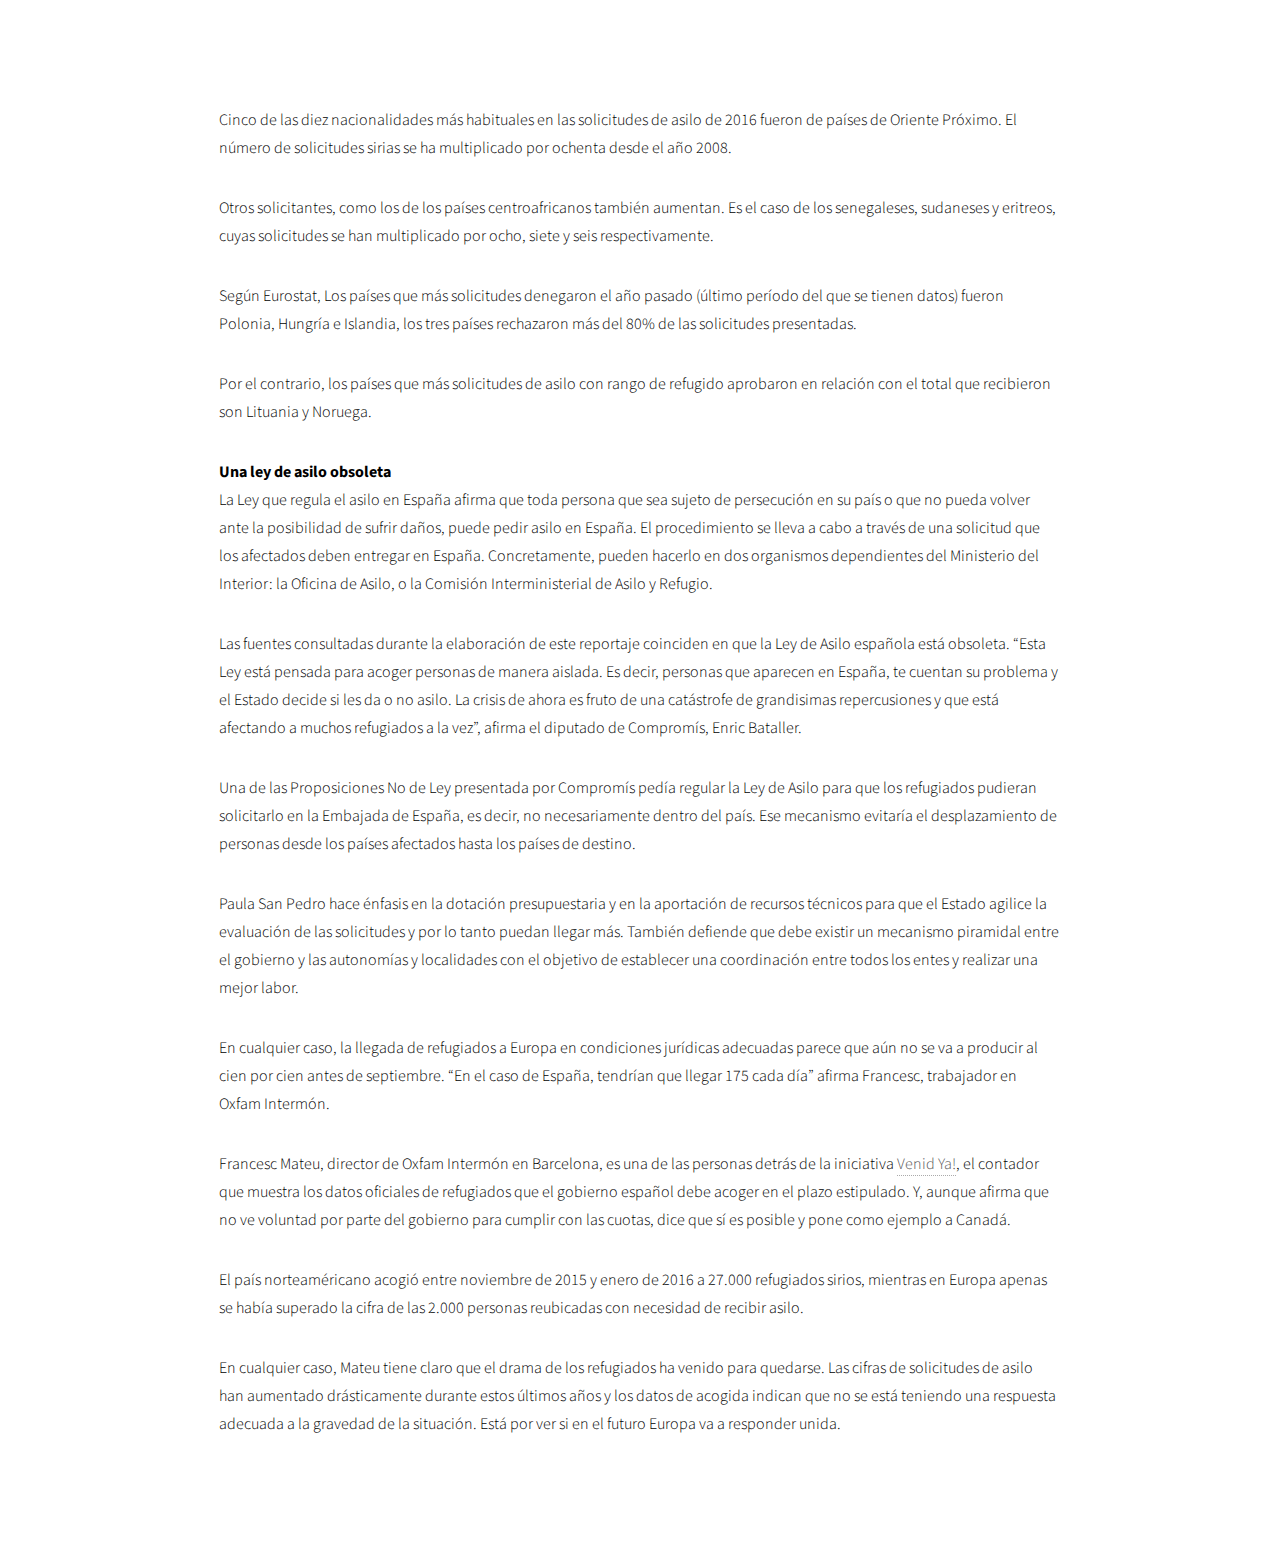
==== commit 15c975a2: "Update index.html" ====
--- a/index.html
+++ b/index.html
@@ -172,7 +172,7 @@
 
 <p>El país norteaméricano acogió entre noviembre de 2015 y enero de 2016 a 27.000 refugiados sirios, mientras en Europa apenas se había superado la cifra de las 2.000 personas reubicadas con necesidad de recibir asilo.</p>
 
-<p>En cualquier caso, Mateu tiene claro que el drama de los refugiados ha venido para quedarse. Las cifras de solicitudes de asilo han aumentado drásticamente durante estos últimos años y los datos de acogida indican que no se está teniendo una respuesta adecuada a la gravedad de la situación. Está por ver si en el futuro, Europa va a responder unida.</p>
+<p>En cualquier caso, Mateu tiene claro que el drama de los refugiados ha venido para quedarse. Las cifras de solicitudes de asilo han aumentado drásticamente durante estos últimos años y los datos de acogida indican que no se está teniendo una respuesta adecuada a la gravedad de la situación. Está por ver si en el futuro Europa va a responder unida.</p>
 
 						</div>
 					</div>
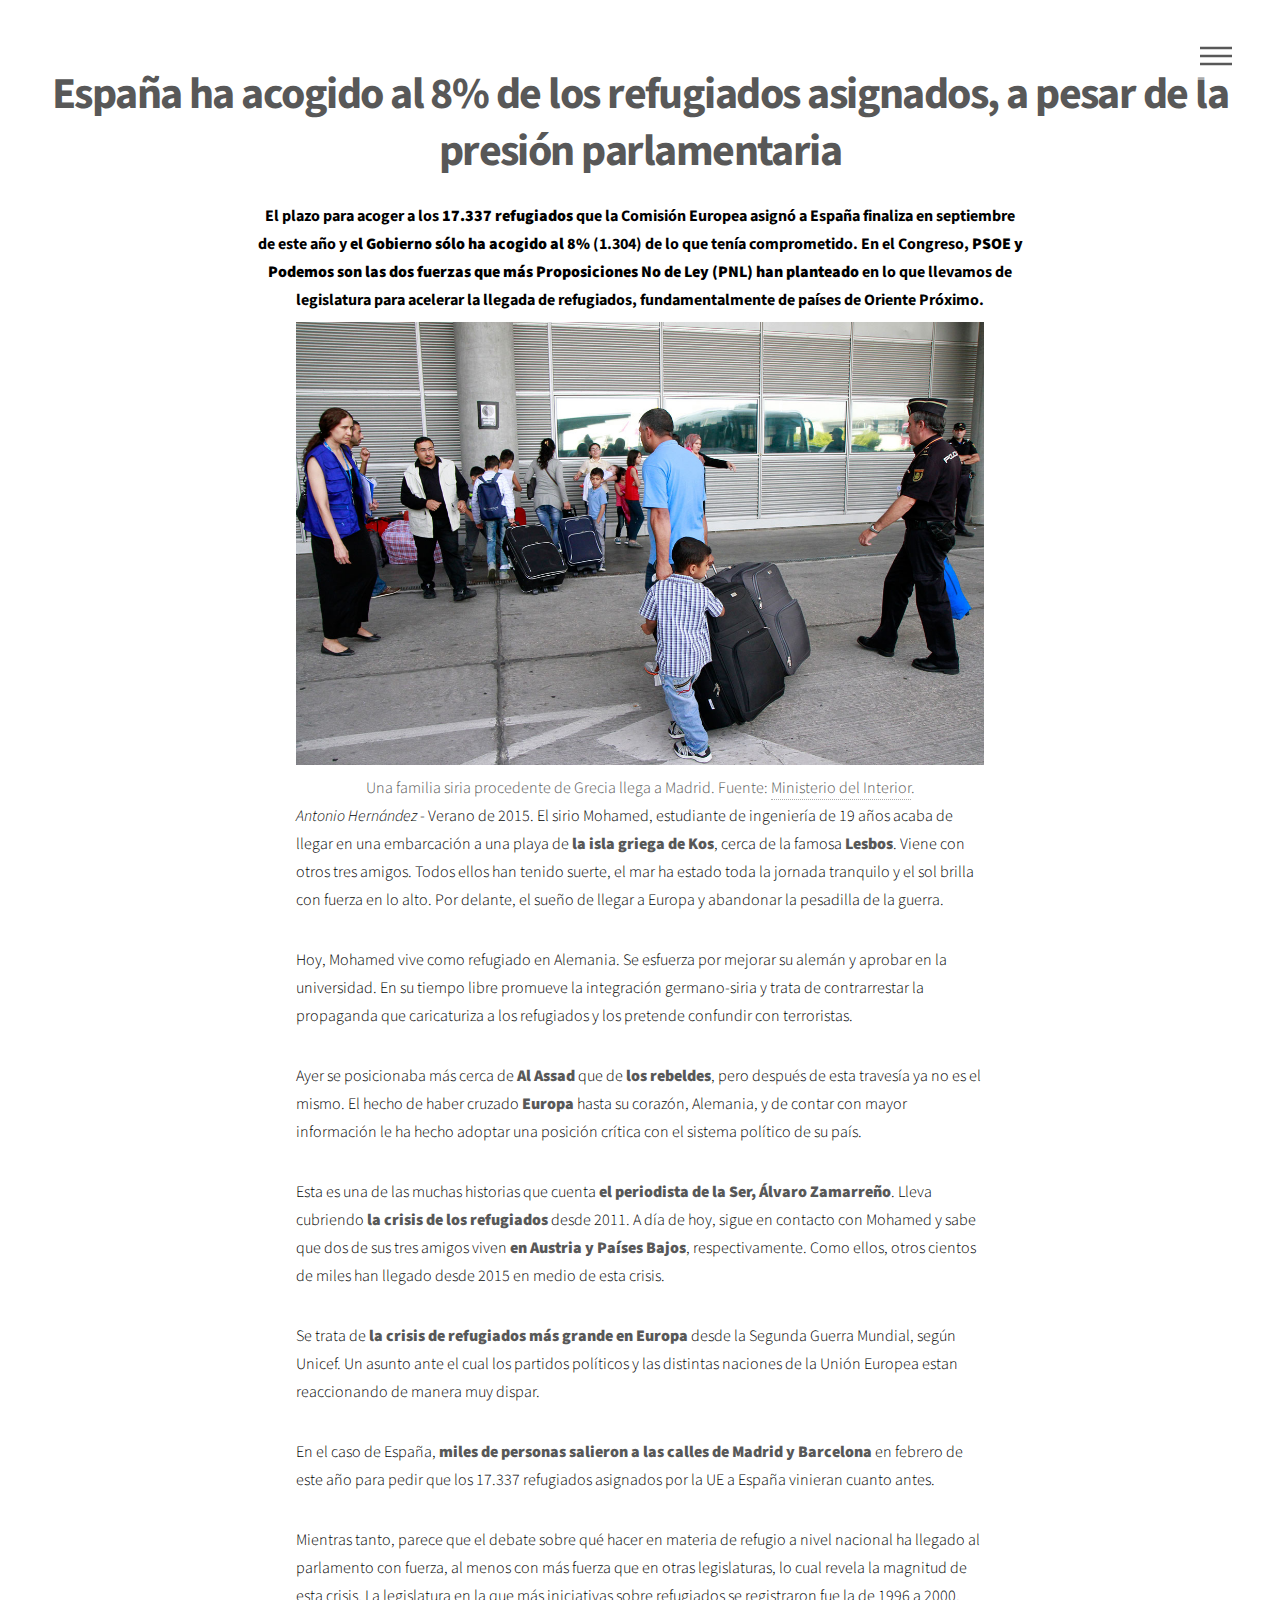
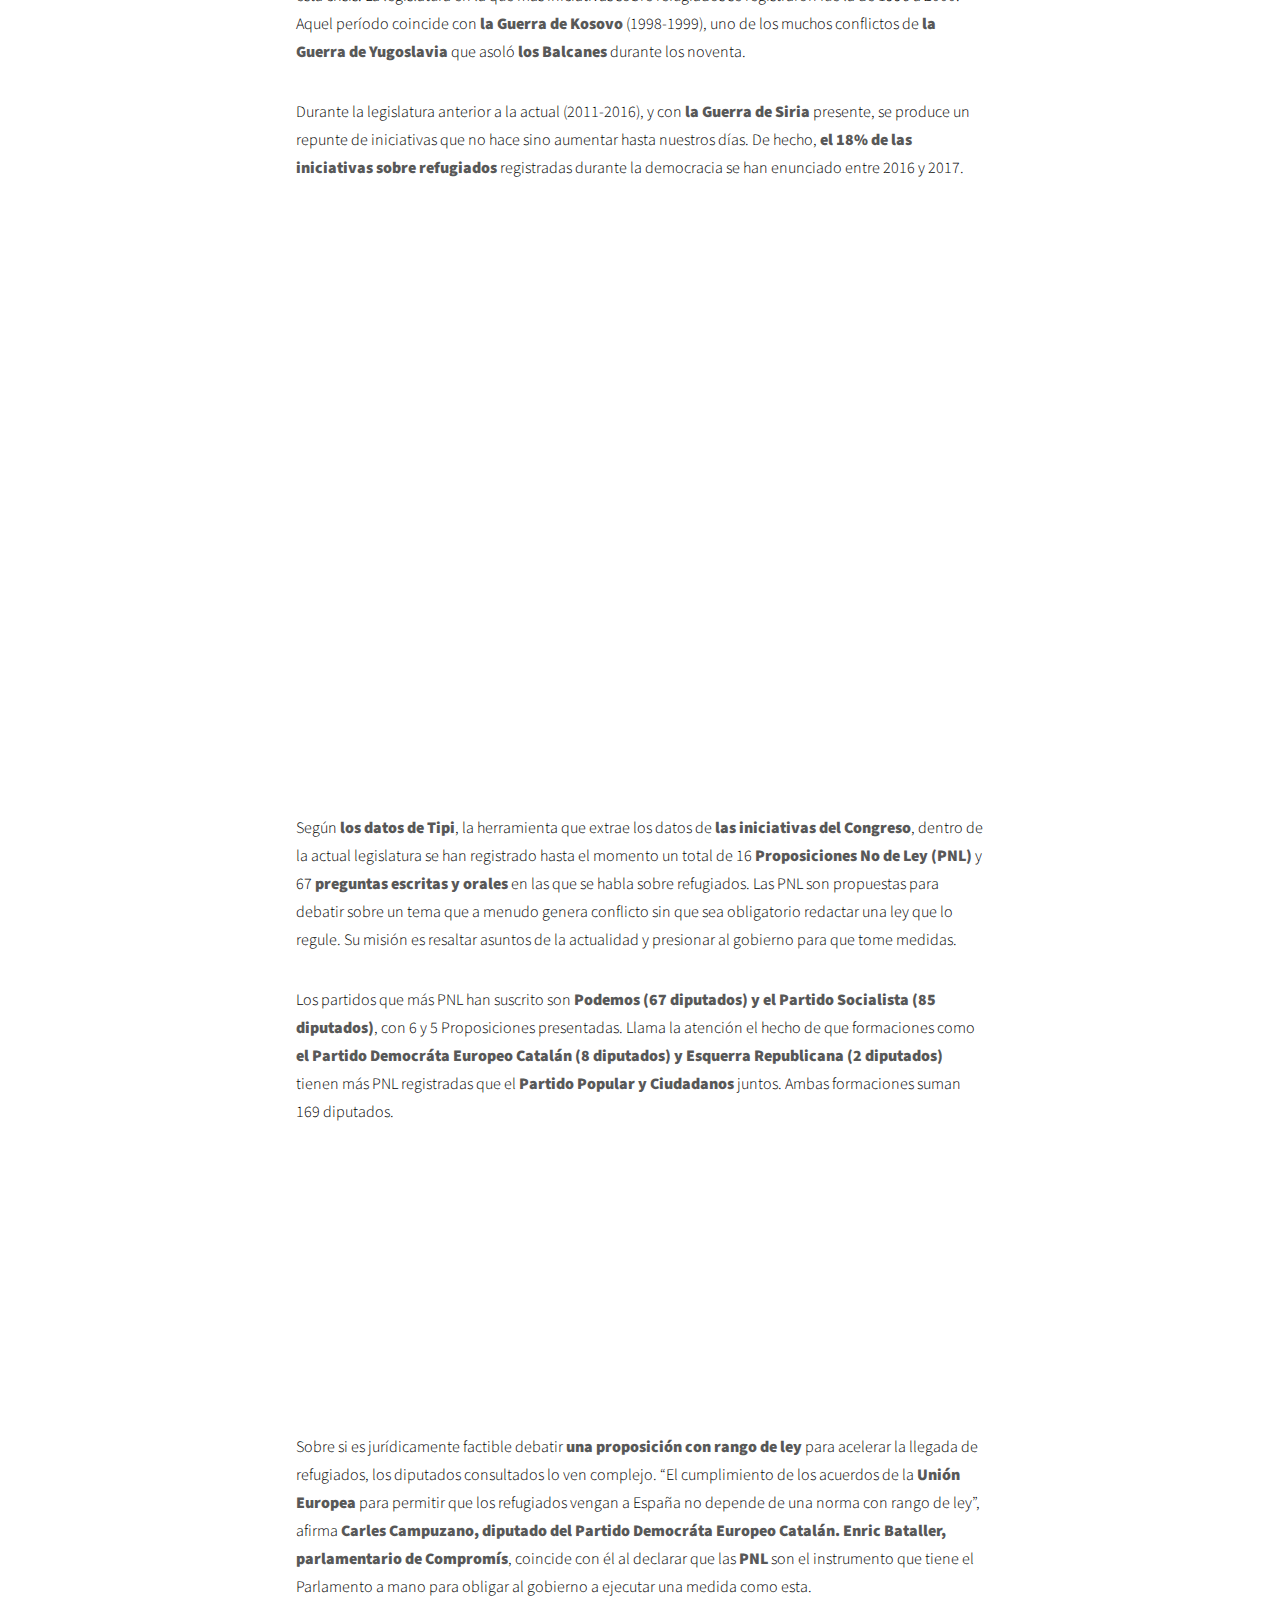
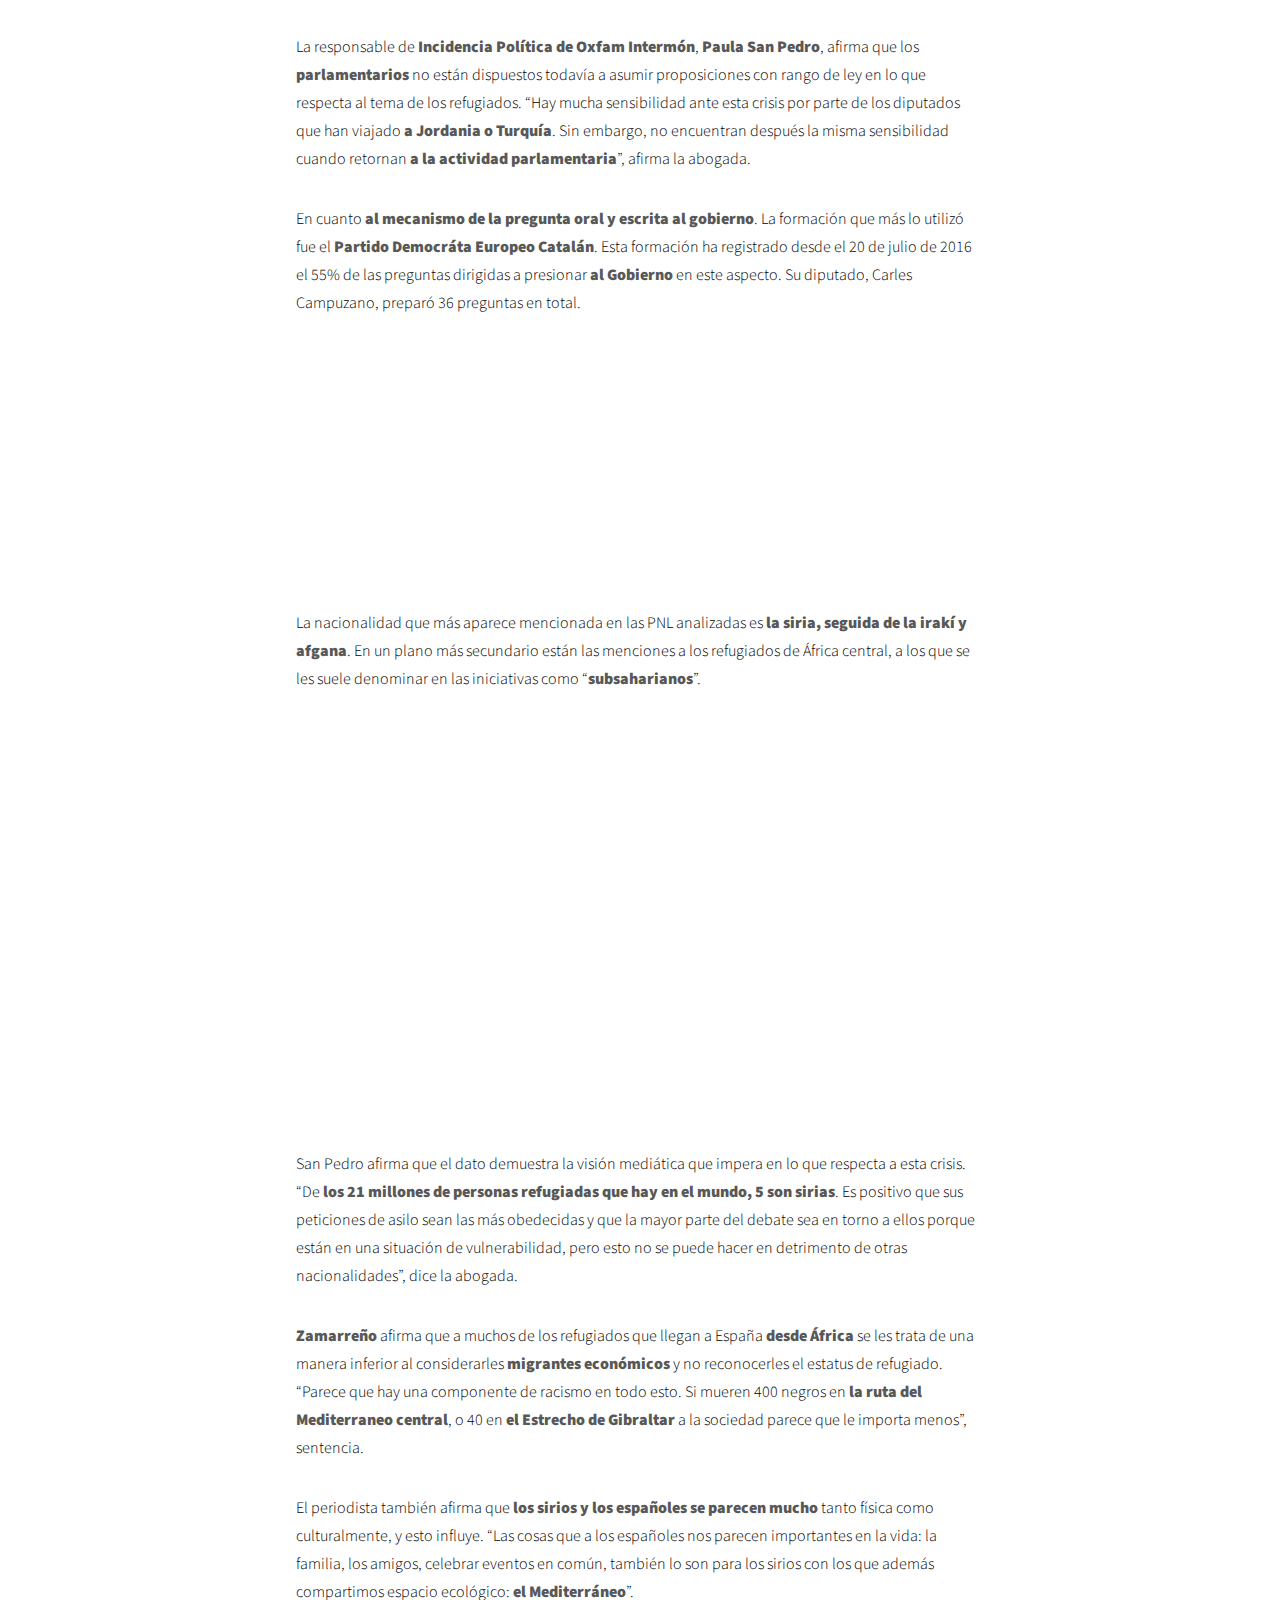
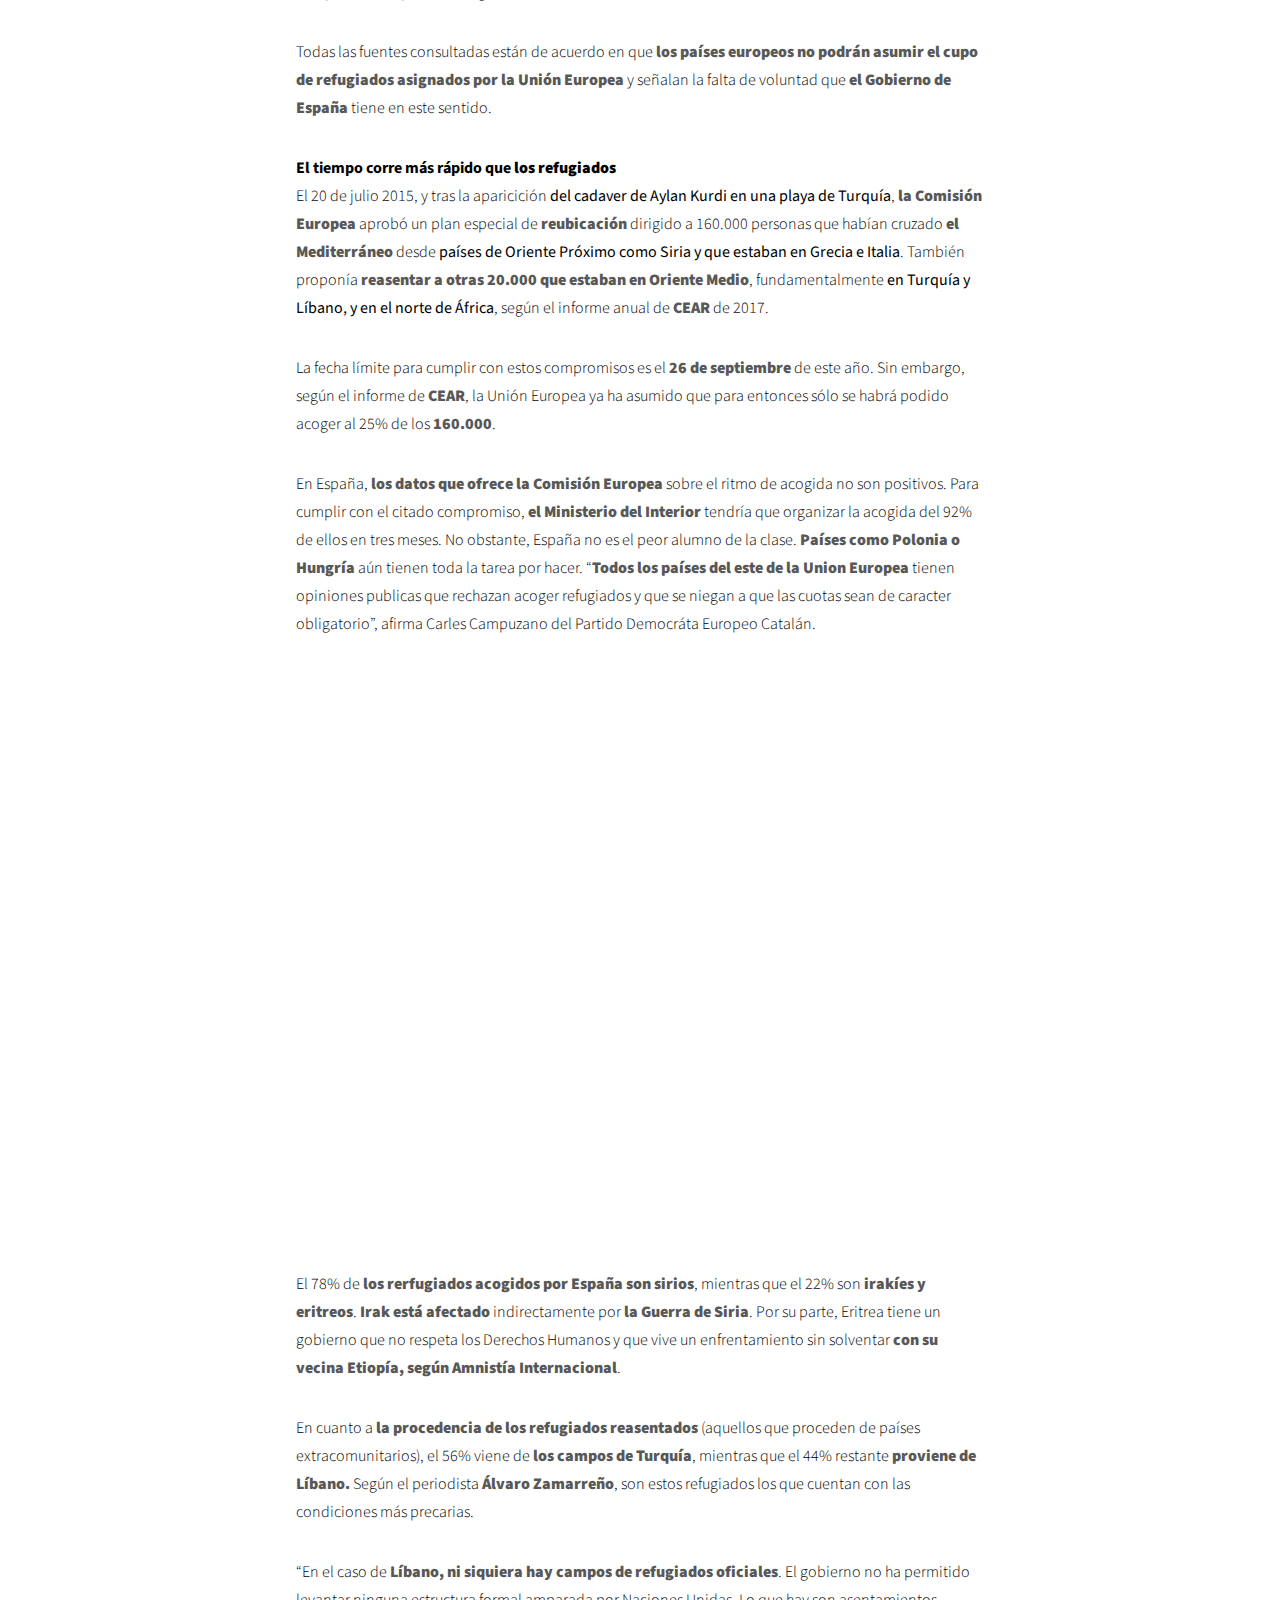
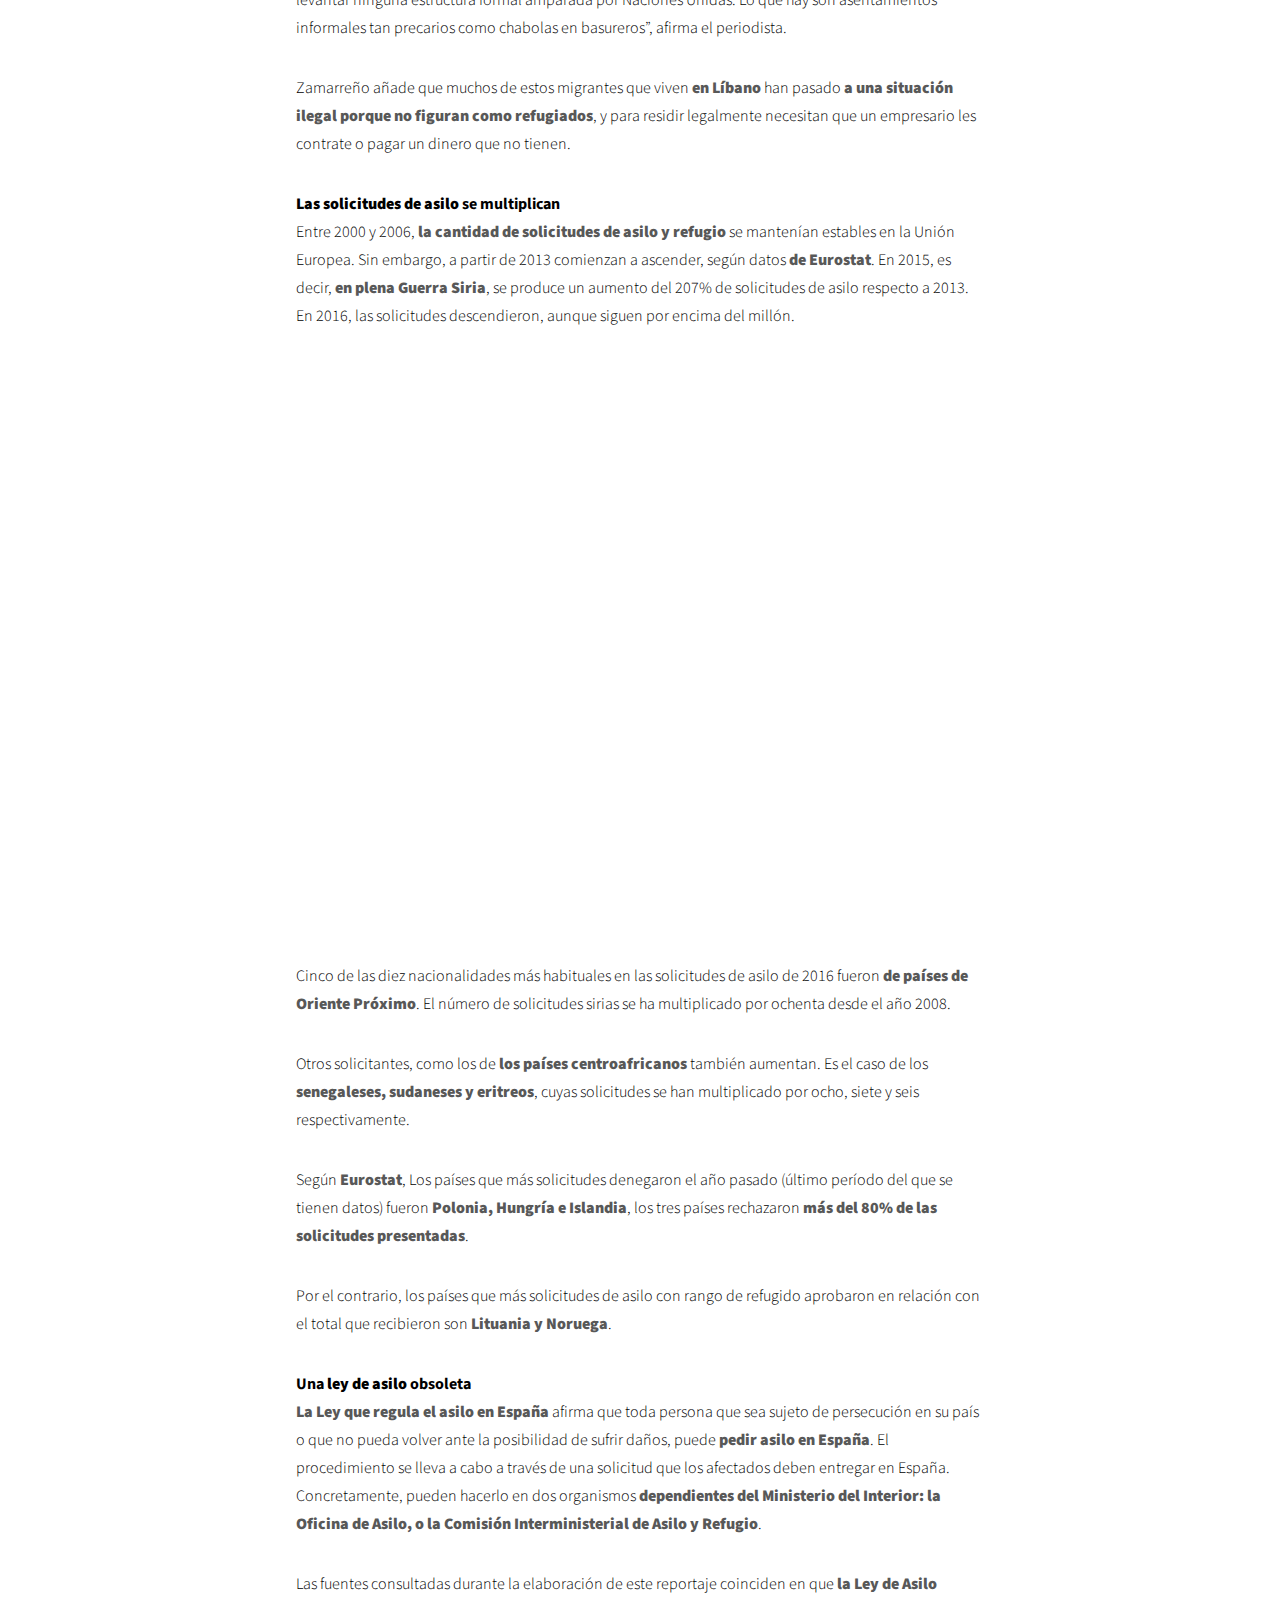
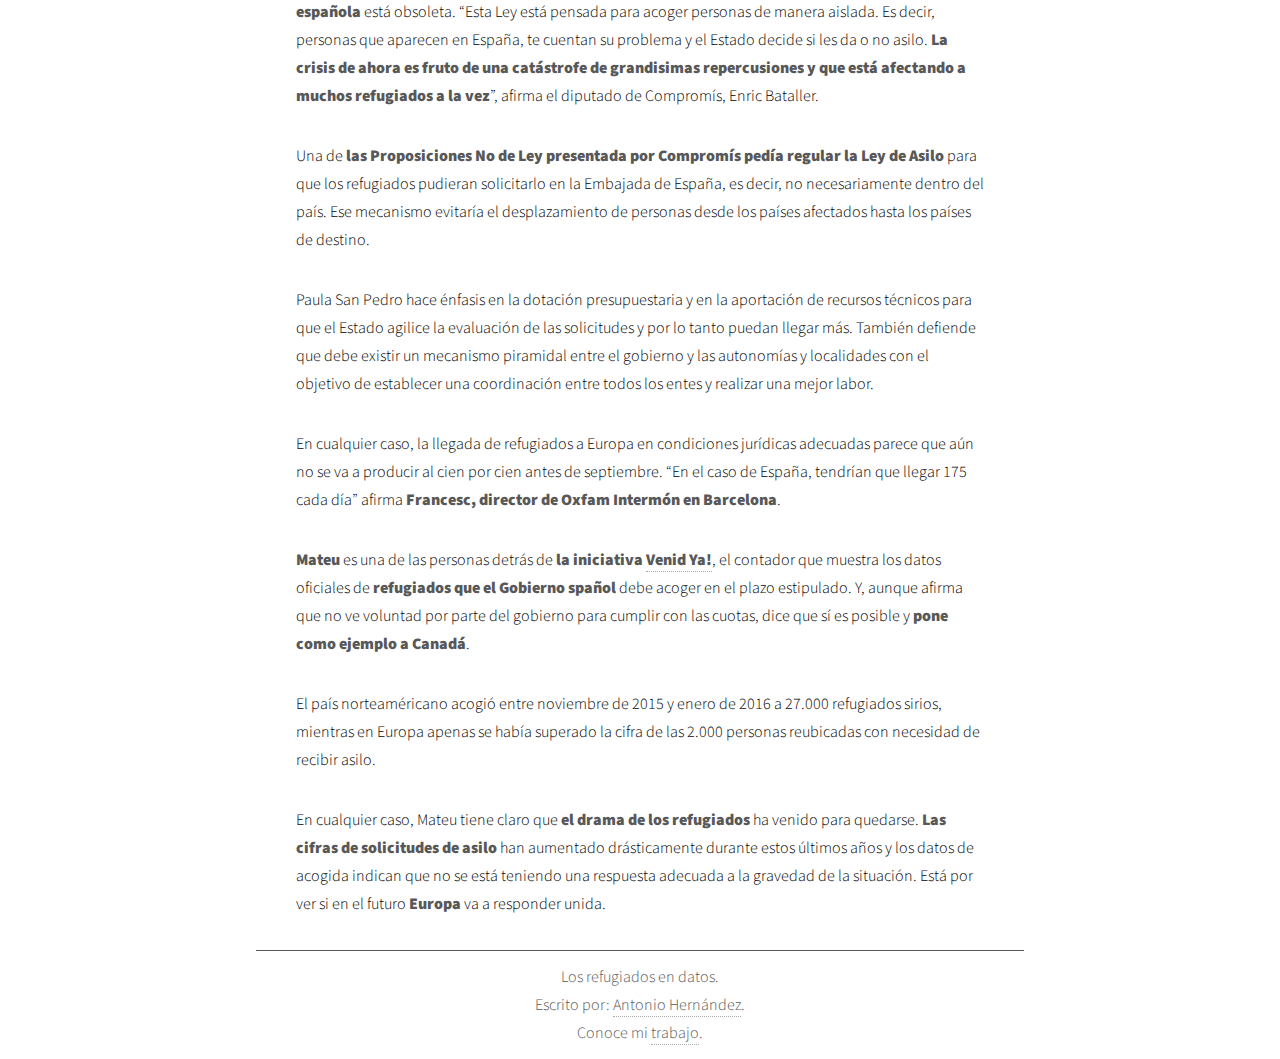
==== commit ca987581: "Add files via upload" ====
--- a/index.html
+++ b/index.html
@@ -7,38 +7,19 @@
 <html>
 	<head>
 		<title>España ha acogido al 8% de los refugiados asignados, a pesar de la presión parlamentaria</title>
+		<link rel="icon" href="images/favicon.png" type="image/png" sizes="16x10">
 		<meta charset="utf-8" />
 		<meta name="viewport" content="width=device-width, initial-scale=1" />
+		<meta name="description" content="Artículo-reportaje sobre la crisis de los refugiados en la Unión Europea y su impacto en España. Se habla sobre los refugiados sirios irakíes y africanos y sobre los conflictos que provocan que tengan que abandonar sus países y buscar asilo como refugiados en países de Europa como Francia, Alemania, Países Bajos, Austria y de Oriente Próximo y Medio, como Jordanía, Líbano, o Turquía. También se habla sobre la cuota de refugiados asignada por la Comisión Europea a los distintos países de la Unión y sobre los países reacios a recibir esta cuota como Polonia o Hungría. Se aportan cifras de asilo publicadas en Eurostat">
+  		<meta name="keywords" content="los refugiados en datos, crisis de los refugiados, refugiados en el parlamento, refugiados en España, refugiados sirios, refugiados irakíes en España, Ministerio del Interior refugiados, Al Assad, los rebeldes, islas griega de Kos, Lesbos, Grecia, Austria, Italia, Alemania, Hungría, Polonia, Europa, Países Bajos, periodista de la Ser, Álvaro Zamarreño, manifestaciones en Madrid y Barcelona, los Balcanes, la Guerra de Kosovo, la Guerra de Yugoslavia, los Balcanes, Guerra de Siria, iniciativas parlamentarias, PNL, Proposición No de Ley, Preguntas orales y escritas, Tipi Ciudadano, PSOE, PP, Podemos, Ciudadanos, C's, Partido Demócrata Europeo Catalán, PdeCat, Esquerra Republicana, Compromís, Unión Europea, Gobierno, responsable de Oxfám Intermón, Paula San Pedro, Jordania, Turquía, África, migrantes económicos, Mediterraneo Central, el Estrecho de Gibraltar, los españoles, cupo, asignación, CEAR, Aylan Kurdi, playa, cadaver, reasentamiento, reubicación, Comisión Europea, Afganistán, subsaharianos, Sahara Occidental, 160.000, 26 de Septiembre, Eritrea, eritreos, Etiopía, conflicto, Aministía Internacional, solicitudes de asilo, campos, ilegales, procedencia, extracomunitarios, Lituania, Noruega, Sudán, Senegal, África Central, Oriente Medio, Próximo, Francesc, Barcelona, Ley de Asilo, Oficina de Asilo, Comisión Interministerial de Asilo y Refugio, Venid Ya, Canadá, drama">
+  		<meta name="author" content="Antonio Hernández">
 		<!--[if lte IE 8]><script src="assets/js/ie/html5shiv.js"></script><![endif]-->
 		<link rel="stylesheet" href="assets/css/main.css" />
+		<link rel="stylesheet" href="assets/css/styles.css" />
 		<!--[if lte IE 9]><link rel="stylesheet" href="assets/css/ie9.css" /><![endif]-->
 		<!--[if lte IE 8]><link rel="stylesheet" href="assets/css/ie8.css" /><![endif]-->
 		<style type="text/css">
-		p, span{
-					color:black;
-				}
-				#main{
-					width:72%;
-					margin: auto;
-				}
-
-				iframe{
-					display: block;
-					margin: auto;
-				}
-				img{
-					width:100%	
-				}
-				figure{
-					width: 75%;
-					margin: auto;
-				}
-				figcaption{
-					text-align: center;
-				}
-				span.ladillo{
-					font-weight: bold;
-				}
+		
 		</style>
 	</head>
 	<body>
@@ -74,149 +55,114 @@
 
 				<!-- Main -->
 					<div id="main">
+						<header>
+								<h1>España ha acogido al 8% de los refugiados asignados, a pesar de la presión parlamentaria</h1>
+								<span>El plazo para acoger a los <strong>17.337 refugiados</strong> que la Comisión Europea asignó a España finaliza en septiembre de este año y <strong>el Gobierno sólo ha acogido al 8%</strong> (1.304) de lo que tenía comprometido. En el Congreso, <strong>PSOE y Podemos son las dos fuerzas que más Proposiciones No de Ley (PNL) han planteado</strong> en lo que llevamos de legislatura para acelerar la llegada de refugiados, fundamentalmente de países de Oriente Próximo. </span>
+						</header>
 						<div class="inner">
-							<header>
-								<h1>España ha acogido al 8% de los refugiados asignados, a pesar de la presión parlamentaria</h1>
-							</header>
-							<span>El plazo para acoger a los 17.337 refugiados que la Comisión Europea asignó a España finaliza en septiembre de este año y el Gobierno sólo ha acogido al 8% (1.304) de lo que tenía comprometido. En el Congreso, PSOE y Podemos son las dos fuerzas que más Proposiciones No de Ley (PNL) han planteado en lo que llevamos de legislatura para acelerar la llegada de refugiados, fundamentalmente de países de Oriente Próximo. </span>
-							<figure>
+
 								<img src="images/ref.jpg"/>
-								<figcaption>Población siria en su mayoría llega a la costa de la isla de Lesvos desde Turquía. Fuente: UNHCR/I.Prickett</figcaption>
+								<figcaption>Una familia siria procedente de Grecia llega a Madrid. Fuente: <a href="http://www.interior.gob.es/prensa/noticias/-/asset_publisher/GHU8Ap6ztgsg/content/id/6419442" title="Llegan a España 31 refugiados iraquíes y sirios procedentes de Grecia" target="__blank">Ministerio del Interior</a>.</figcaption>
 							</figure>
 
 
-<p><span style="font-style: italic;">Antonio Hernández</span> - Verano de 2015. El sirio Mohamed, estudiante de ingeniería de 19 años acaba de llegar en una embarcación a una playa en la isla griega de Kos, cerca de la famosa Lesbos. Viene con otros tres amigos. Todos ellos han tenido suerte, el mar ha estado toda la jornada tranquilo y el sol brilla con fuerza en lo alto. Por delante, el sueño de llegar a Europa y abandonar la pesadilla de la guerra.</p>
+<p><span style="font-style: italic;">Antonio Hernández</span> - Verano de 2015. El sirio Mohamed, estudiante de ingeniería de 19 años acaba de llegar en una embarcación a una playa de <strong>la isla griega de Kos</strong>, cerca de la famosa <strong>Lesbos</strong>. Viene con otros tres amigos. Todos ellos han tenido suerte, el mar ha estado toda la jornada tranquilo y el sol brilla con fuerza en lo alto. Por delante, el sueño de llegar a Europa y abandonar la pesadilla de la guerra.</p>
 
 <p>Hoy, Mohamed vive como refugiado en Alemania. Se esfuerza por mejorar su alemán y aprobar en la universidad. En su tiempo libre promueve la integración germano-siria y trata de contrarrestar la propaganda que caricaturiza a los refugiados y los pretende confundir con terroristas.</p>
 
-<p>Ayer se posicionaba más cerca de Al Assad que de los rebeldes, pero después de esta travesía ya no es el mismo. El hecho de haber cruzado Europa hasta su corazón, Alemania, y de contar con mayor información le ha hecho adoptar una posición crítica con el sistema político de su país.</p>
+<p>Ayer se posicionaba más cerca de <strong>Al Assad</strong> que de <strong>los rebeldes</strong>, pero después de esta travesía ya no es el mismo. El hecho de haber cruzado <strong>Europa</strong> hasta su corazón, Alemania, y de contar con mayor información le ha hecho adoptar una posición crítica con el sistema político de su país.</p>
 
-<p>Esta es una de las muchas historias que cuenta el periodista de la Ser, Álvaro Zamarreño. Lleva cubriendo la crisis de los refugiados desde 2011. A día de hoy, sigue en contacto con Mohamed y sabe que dos de sus tres amigos viven en Austria y Países Bajos, respectivamente. Como ellos, otros cientos de miles han llegado desde 2015 en medio de esta crisis.</p>
+<p>Esta es una de las muchas historias que cuenta <strong>el periodista de la Ser, Álvaro Zamarreño</strong>. Lleva cubriendo <strong>la crisis de los refugiados</strong> desde 2011. A día de hoy, sigue en contacto con Mohamed y sabe que dos de sus tres amigos viven <strong>en Austria y Países Bajos</strong>, respectivamente. Como ellos, otros cientos de miles han llegado desde 2015 en medio de esta crisis.</p>
 
-<p>Se trata de la crisis de refugiados más grande en Europa desde la Segunda Guerra Mundial, según Unicef. Un asunto ante el cual los partidos políticos y las distintas naciones de la Unión Europea estan reaccionando de manera muy dispar.</p>
+<p>Se trata de <strong>la crisis de refugiados más grande en Europa</strong> desde la Segunda Guerra Mundial, según Unicef. Un asunto ante el cual los partidos políticos y las distintas naciones de la Unión Europea estan reaccionando de manera muy dispar.</p>
 
-<p>En el caso de España, miles de personas salieron a las calles de Madrid y Barcelona en febrero de este año para pedir que los 17.337 refugiados asignados por la UE a España vinieran cuanto antes.</p>
+<p>En el caso de España, <strong>miles de personas salieron a las calles de Madrid y Barcelona</strong> en febrero de este año para pedir que los 17.337 refugiados asignados por la UE a España vinieran cuanto antes.</p>
 
-<p>Mientras tanto, parece que el debate sobre qué hacer en materia de refugio a nivel nacional ha llegado al parlamento con fuerza, al menos con más fuerza que en otras legislaturas, lo cual revela la magnitud de esta crisis. La legislatura en la que más iniciativas sobre refugiados se registraron fue la de 1996 a 2000. Aquel período coincide con la Guerra de Kosovo (1998-1999), uno de los muchos conflictos de la Guerra de Yugoslavia que asoló los Balcanes durante los noventa.</p>
+<p>Mientras tanto, parece que el debate sobre qué hacer en materia de refugio a nivel nacional ha llegado al parlamento con fuerza, al menos con más fuerza que en otras legislaturas, lo cual revela la magnitud de esta crisis. La legislatura en la que más iniciativas sobre refugiados se registraron fue la de 1996 a 2000. Aquel período coincide con <strong>la Guerra de Kosovo</strong> (1998-1999), uno de los muchos conflictos de <strong>la Guerra de Yugoslavia</strong> que asoló <strong>los Balcanes</strong> durante los noventa.</p>
 
-<p>Durante la legislatura anterior a la actual (2011-2016), y con la Guerra de Siria presente, se produce un repunte de iniciativas que no hace sino aumentar hasta nuestros días. De hecho, el 18% de las iniciativas sobre refugiados registradas durante la democracia se han enunciado entre 2016 y 2017.</p>
+<p>Durante la legislatura anterior a la actual (2011-2016), y con <strong>la Guerra de Siria</strong> presente, se produce un repunte de iniciativas que no hace sino aumentar hasta nuestros días. De hecho, <strong>el 18% de las iniciativas sobre refugiados</strong> registradas durante la democracia se han enunciado entre 2016 y 2017.</p>
 
 <iframe src="//datawrapper.dwcdn.net/HiOro/1/" scrolling="no" frameborder="0" allowtransparency="true" allowfullscreen="allowfullscreen" webkitallowfullscreen="webkitallowfullscreen" mozallowfullscreen="mozallowfullscreen" oallowfullscreen="oallowfullscreen" msallowfullscreen="msallowfullscreen" width="700" height="450"></iframe>
 
-<p>Según los datos de Tipi, la herramienta que extrae los datos de las iniciativas del Congreso, dentro de la actual legislatura se han registrado hasta el momento un total de 16 Proposiciones No de Ley (PNL) y 67 preguntas escritas y orales en las que se habla sobre refugiados. Las PNL son propuestas para debatir sobre un tema que a menudo genera conflicto sin que sea obligatorio redactar una ley que lo regule. Su misión es resaltar asuntos de la actualidad y presionar al gobierno para que tome medidas.</p>
+<p>Según <strong>los datos de Tipi</strong>, la herramienta que extrae los datos de <strong>las iniciativas del Congreso</strong>, dentro de la actual legislatura se han registrado hasta el momento un total de 16 <strong>Proposiciones No de Ley (PNL)</strong> y 67 <strong>preguntas escritas y orales</strong> en las que se habla sobre refugiados. Las PNL son propuestas para debatir sobre un tema que a menudo genera conflicto sin que sea obligatorio redactar una ley que lo regule. Su misión es resaltar asuntos de la actualidad y presionar al gobierno para que tome medidas.</p>
 
-<p>Los partidos que más PNL han suscrito son Podemos (67 diputados) y el Partido Socialista (85 diputados), con 6 y 5 Proposiciones presentadas. Llama la atención el hecho de que formaciones como el Partido Democráta Europeo Catalán (8 diputados) y Esquerra Republicana (2 diputados) tienen más PNL registradas que el Partido Popular y Ciudadanos juntos. Ambas formaciones suman 169 diputados.</p>
+<p>Los partidos que más PNL han suscrito son <strong>Podemos (67 diputados) y el Partido Socialista (85 diputados)</strong>, con 6 y 5 Proposiciones presentadas. Llama la atención el hecho de que formaciones como <strong>el Partido Democráta Europeo Catalán (8 diputados) y Esquerra Republicana (2 diputados)</strong> tienen más PNL registradas que el <strong>Partido Popular y Ciudadanos</strong> juntos. Ambas formaciones suman 169 diputados.</p>
 
-<iframe src="//datawrapper.dwcdn.net/FsWqM/1/" scrolling="no" frameborder="0" allowtransparency="true" allowfullscreen="allowfullscreen" webkitallowfullscreen="webkitallowfullscreen" mozallowfullscreen="mozallowfullscreen" oallowfullscreen="oallowfullscreen" msallowfullscreen="msallowfullscreen" width="600" height="249"></iframe>
+<iframe id="pnl" src="//datawrapper.dwcdn.net/FsWqM/1/" scrolling="no" frameborder="0" allowtransparency="true" allowfullscreen="allowfullscreen" webkitallowfullscreen="webkitallowfullscreen" mozallowfullscreen="mozallowfullscreen" oallowfullscreen="oallowfullscreen" msallowfullscreen="msallowfullscreen" width="600" height="249"></iframe>
 
-<p>Sobre si es jurídicamente factible debatir una proposición con rango de ley para acelerar la llegada de refugiados, los diputados consultados lo ven complejo. “El cumplimiento de los acuerdos de la Unión Europea para permitir que los refugiados vengan a España no depende de una norma con rango de ley”, afirma Carles Campuzano, diputado del Partido Democráta Europeo Catalán. Enric Bataller, parlamentario de Compromís, coincide con él al declarar que las PNL son el instrumento que tiene el Parlamento a mano para obligar al gobierno a ejecutar una medida como esta.</p>
+<p>Sobre si es jurídicamente factible debatir <strong>una proposición con rango de ley</strong> para acelerar la llegada de refugiados, los diputados consultados lo ven complejo. “El cumplimiento de los acuerdos de la <strong>Unión Europea</strong> para permitir que los refugiados vengan a España no depende de una norma con rango de ley”, afirma <strong>Carles Campuzano, diputado del Partido Democráta Europeo Catalán. Enric Bataller, parlamentario de Compromís</strong>, coincide con él al declarar que las <strong>PNL</strong> son el instrumento que tiene el Parlamento a mano para obligar al gobierno a ejecutar una medida como esta.</p>
 
-<p>La responsable de Incidencia Política de Oxfam Intermón, Paula San Pedro, afirma que los parlamentarios no están dispuestos todavía a asumir proposiciones con rango de ley en lo que respecta al tema de los refugiados. “Hay mucha sensibilidad ante esta crisis por parte de los diputados que han viajado a Jordania o Turquía. Sin embargo, no encuentran después la misma sensibilidad cuando retornan a la actividad parlamentaria”, afirma la abogada.</p>
+<p>La responsable de <strong>Incidencia Política de Oxfam Intermón</strong>, <strong>Paula San Pedro</strong>, afirma que los <strong>parlamentarios</strong> no están dispuestos todavía a asumir proposiciones con rango de ley en lo que respecta al tema de los refugiados. “Hay mucha sensibilidad ante esta crisis por parte de los diputados que han viajado <strong>a Jordania o Turquía</strong>. Sin embargo, no encuentran después la misma sensibilidad cuando retornan <strong>a la actividad parlamentaria</strong>”, afirma la abogada.</p>
 
-<p>En cuanto al mecanismo de la pregunta oral y escrita al gobierno. La formación que más lo utilizó fue el Partido Democráta Europeo Catalán. Esta formación ha registrado desde el 20 de julio de 2016 el 55% de las preguntas dirigidas a presionar al gobierno en este aspecto. Su diputado, Carles Campuzano, preparó 36 preguntas en total.</p>
+<p>En cuanto <strong>al mecanismo de la pregunta oral y escrita al gobierno</strong>. La formación que más lo utilizó fue el <strong>Partido Democráta Europeo Catalán</strong>. Esta formación ha registrado desde el 20 de julio de 2016 el 55% de las preguntas dirigidas a presionar <strong>al Gobierno</strong> en este aspecto. Su diputado, Carles Campuzano, preparó 36 preguntas en total.</p>
 
-<iframe src="//datawrapper.dwcdn.net/QPkJz/1/" scrolling="no" frameborder="0" allowtransparency="true" allowfullscreen="allowfullscreen" webkitallowfullscreen="webkitallowfullscreen" mozallowfullscreen="mozallowfullscreen" oallowfullscreen="oallowfullscreen" msallowfullscreen="msallowfullscreen" width="600" height="225"></iframe>
+<iframe id="preguntas" src="//datawrapper.dwcdn.net/QPkJz/1/" scrolling="no" frameborder="0" allowtransparency="true" allowfullscreen="allowfullscreen" webkitallowfullscreen="webkitallowfullscreen" mozallowfullscreen="mozallowfullscreen" oallowfullscreen="oallowfullscreen" msallowfullscreen="msallowfullscreen" width="600" height="225"></iframe>
 
-<p>La nacionalidad que más aparece mencionada en las PNL analizadas es la siria, seguida de la irakí y afgana. En un plano más secundario están las menciones a los refugiados de África central, a los que se les suele denominar en las iniciativas como “subsaharianos”.</p>
+<p>La nacionalidad que más aparece mencionada en las PNL analizadas es <strong>la siria, seguida de la irakí y afgana</strong>. En un plano más secundario están las menciones a los refugiados de </strong>África central, a los que se les suele denominar en las iniciativas como “<strong>subsaharianos</strong>”.</p>
 
-<iframe src="//datawrapper.dwcdn.net/bsB7h/1/" scrolling="no" frameborder="0" allowtransparency="true" allowfullscreen="allowfullscreen" webkitallowfullscreen="webkitallowfullscreen" mozallowfullscreen="mozallowfullscreen" oallowfullscreen="oallowfullscreen" msallowfullscreen="msallowfullscreen" width="600" height="443"></iframe>
+<iframe id="menciones" src="//datawrapper.dwcdn.net/bsB7h/1/" scrolling="no" frameborder="0" allowtransparency="true" allowfullscreen="allowfullscreen" webkitallowfullscreen="webkitallowfullscreen" mozallowfullscreen="mozallowfullscreen" oallowfullscreen="oallowfullscreen" msallowfullscreen="msallowfullscreen" width="600" height="443"></iframe>
 
-<p>San Pedro afirma que el dato demuestra  la visión mediática que impera en lo que respecta a esta crisis. “De los 21 millones de personas refugiadas que hay en el mundo, 5 son sirias. Es positivo que sus peticiones de asilo sean las más obedecidas y que la mayor parte del debate sea en torno a ellos porque están en una situación de vulnerabilidad, pero esto no se puede hacer en detrimento de otras nacionalidades”, dice la abogada.</p>
+<p>San Pedro afirma que el dato demuestra  la visión mediática que impera en lo que respecta a esta crisis. “De <strong>los 21 millones de personas refugiadas que hay en el mundo, 5 son sirias</strong>. Es positivo que sus peticiones de asilo sean las más obedecidas y que la mayor parte del debate sea en torno a ellos porque están en una situación de vulnerabilidad, pero esto no se puede hacer en detrimento de otras nacionalidades”, dice la abogada.</p>
 
-<p>Zamarreño afirma que a muchos de los refugiados que llegan a España desde África se les trata de una manera inferior al considerarles migrantes económicos y no reconocerles el estatus de refugiado. “Parece que hay una componente de racismo en todo esto. Si mueren 400 negros en la ruta del Mediterraneo central, o 40 en el Estrecho de Gibraltar a la sociedad parece que le importa menos”, sentencia.</p>
+<p><strong>Zamarreño</strong> afirma que a muchos de los refugiados que llegan a España <strong>desde África</strong> se les trata de una manera inferior al considerarles <strong>migrantes económicos</strong> y no reconocerles el estatus de refugiado. “Parece que hay una componente de racismo en todo esto. Si mueren 400 negros en <strong>la ruta del Mediterraneo central</strong>, o 40 en <strong>el Estrecho de Gibraltar</strong> a la sociedad parece que le importa menos”, sentencia.</p>
 
-<p>El periodista también afirma que los sirios y los españoles se parecen mucho tanto física como culturalmente, y esto influye. “Las cosas que a los españoles nos parecen importantes en la vida: la familia, los amigos, celebrar eventos en común, también lo son para los sirios con los que además compartimos espacio ecológico: el Mediterráneo”.</p>
+<p>El periodista también afirma que <strong>los sirios y los españoles se parecen mucho</strong> tanto física como culturalmente, y esto influye. “Las cosas que a los españoles nos parecen importantes en la vida: la familia, los amigos, celebrar eventos en común, también lo son para los sirios con los que además compartimos espacio ecológico: <strong>el Mediterráneo</strong>”.</p>
 
-<p>Todas las fuentes consultadas están de acuerdo en que los países europeos no podrán asumir el cupo de refugiados asignados por la Unión Europea y señalan la falta de voluntad que el Gobierno de España tiene en este sentido.</p>
+<p>Todas las fuentes consultadas están de acuerdo en que <strong>los países europeos no podrán asumir el cupo de refugiados asignados por la Unión Europea</strong> y señalan la falta de voluntad que <strong>el Gobierno de España</strong> tiene en este sentido.</p>
 
-<span class="ladillo">El tiempo corre más rápido que los refugiados</span>
-<p>El 20 de julio 2015, y tras la aparicición del cadaver de Aylan Kurdi en una playa de Turquía, la Comisión Europea aprobó un plan especial de reubicación dirigido a 160.000 personas que habían cruzado el Mediterráneo desde países de Oriente Próximo como Siria y que estaban en Grecia e Italia. También proponía reasentar a otras 20.000 que estaban en Oriente Medio, fundamentalmente en Turquía y Líbano, y en el norte de África, según el informe anual de CEAR de 2017.</p>
+<span class="ladillo">El tiempo corre más rápido que <strong>los refugiados</strong></span>
+<p>El 20 de julio 2015, y tras la aparicición <strong class="sNormal">del cadaver de Aylan Kurdi en una playa de Turquía</strong>, <strong>la Comisión Europea</strong> aprobó un plan especial de <strong>reubicación</strong> dirigido a 160.000 personas que habían cruzado <strong>el Mediterráneo</strong> desde <strong class="sNormal">países de Oriente Próximo como Siria y que estaban en Grecia e Italia</strong>. También proponía <strong>reasentar a otras 20.000 que estaban en Oriente Medio</strong>, fundamentalmente <strong class="sNormal">en Turquía y Líbano, y en el norte de África</strong>, según el informe anual de <strong>CEAR</strong> de 2017.</p>
 
-<p>La fecha límite para cumplir con estos compromisos es el 26 de septiembre de este año. Sin embargo, según el informe de CEAR, la Unión Europea ya ha asumido que para entonces sólo se habrá podido acoger al 25% de los 160.000.</p>	 
+<p>La fecha límite para cumplir con estos compromisos es el <strong>26 de septiembre</strong> de este año. Sin embargo, según el informe de <strong>CEAR</strong>, la Unión Europea ya ha asumido que para entonces sólo se habrá podido acoger al 25% de los <strong>160.000</strong>.</p>	 
 
-<p>En España, los datos que ofrece la Comisión Europea sobre el ritmo de acogida no son positivos. Para cumplir con el citado compromiso, el Ministerio del Interior tendría que organizar la acogida del 92% de ellos en tres meses. No obstante, España no es el peor alumno de la clase. Países como Polonia o Hungría aún tienen toda la tarea por hacer. “Todos los países del este de la Union Europea tienen opiniones publicas que rechazan acoger refugiados y que se niegan a que las cuotas sean de caracter obligatorio”, afirma Carles Campuzano del Partido Democráta Europeo Catalán.</p>
+<p>En España, <strong>los datos que ofrece la Comisión Europea</strong> sobre el ritmo de acogida no son positivos. Para cumplir con el citado compromiso, <strong>el Ministerio del Interior</strong> tendría que organizar la acogida del 92% de ellos en tres meses. No obstante, España no es el peor alumno de la clase. <strong>Países como Polonia o Hungría</strong> aún tienen toda la tarea por hacer. “<strong>Todos los países del este de la Union Europea</strong> tienen opiniones publicas que rechazan acoger refugiados y que se niegan a que las cuotas sean de caracter obligatorio”, afirma Carles Campuzano del Partido Democráta Europeo Catalán.</p>
 <iframe src="//datawrapper.dwcdn.net/0uWqn/2/" scrolling="no" frameborder="0" allowtransparency="true" allowfullscreen="allowfullscreen" webkitallowfullscreen="webkitallowfullscreen" mozallowfullscreen="mozallowfullscreen" oallowfullscreen="oallowfullscreen" msallowfullscreen="msallowfullscreen" width="748" height="600"></iframe>
 
-<p>El 78% de los rerfugiados acogidos por España son sirios, mientras que el 22% son irakíes y eritreos. Irak está afectado indirectamente por la Guerra de Siria. Por su parte, Eritrea tiene un gobierno que no respeta los Derechos Humanos y que vive un enfrentamiento sin solventar con su vecina Etiopía, según Amnistía Internacional.</p>
+<p>El 78% de <strong>los rerfugiados acogidos por España son sirios</strong>, mientras que el 22% son <strong>irakíes y eritreos</strong>. <strong>Irak está afectado</strong> indirectamente por <strong>la Guerra de Siria</strong>. Por su parte, Eritrea tiene un gobierno que no respeta los Derechos Humanos y que vive un enfrentamiento sin solventar <strong>con su vecina Etiopía, según Amnistía Internacional</strong>.</p>
 
-<p>En cuanto a la procedencia de los refugiados reasentados (aquellos que proceden de países extracomunitarios), el 56% viene de los campos de Turquía, mientras que el 44% restante proviene de Líbano. Según el periodista Álvaro Zamarreño, son estos refugiados los que cuentan con las condiciones más precarias.</p>
+<p>En cuanto a <strong>la procedencia de los refugiados reasentados</strong> (aquellos que proceden de países extracomunitarios), el 56% viene de <strong>los campos de Turquía</strong>, mientras que el 44% restante <strong>proviene de Líbano.</strong> Según el periodista <strong>Álvaro Zamarreño</strong>, son estos refugiados los que cuentan con las condiciones más precarias.</p>
 
-<p>“En el caso de Líbano, ni siquiera hay campos de refugiados oficiales. El gobierno no ha permitido levantar ninguna estructura formal amparada por Naciones Unidas. Lo que hay son asentamientos informales tan precarios como chabolas en basureros”, afirma el periodista. </p>
+<p>“En el caso de <strong>Líbano, ni siquiera hay campos de refugiados oficiales</strong>. El gobierno no ha permitido levantar ninguna estructura formal amparada por Naciones Unidas. Lo que hay son asentamientos informales tan precarios como chabolas en basureros”, afirma el periodista. </p>
 
-<p>Zamarreño añade que muchos de estos migrantes que viven en Líbano han pasado a una situación ilegal porque no figuran como refugiados, y para residir legalmente necesitan que un empresario les contrate o pagar un dinero que no tienen.</p>
+<p>Zamarreño añade que muchos de estos migrantes que viven <strong>en Líbano</strong> han pasado <strong>a una situación ilegal porque no figuran como refugiados</strong>, y para residir legalmente necesitan que un empresario les contrate o pagar un dinero que no tienen.</p>
 
-<span class="ladillo">Las solicitudes de asilo se multiplican</span>
-<p>Entre 2000 y 2006, la cantidad de solicitudes de asilo y refugio se mantenían estables en la Unión Europea. Sin embargo, a partir de 2013 comienzan a ascender, según datos de Eurostat. En 2015, es decir, en plena Guerra Siria, se produce un aumento del 207% de solicitudes de asilo respecto a 2013. En 2016, las solicitudes descendieron, aunque siguen por encima del millón.</p>
-<iframe src="//datawrapper.dwcdn.net/e2o9p/4/" scrolling="no" frameborder="0" allowtransparency="true" allowfullscreen="allowfullscreen" webkitallowfullscreen="webkitallowfullscreen" mozallowfullscreen="mozallowfullscreen" oallowfullscreen="oallowfullscreen" msallowfullscreen="msallowfullscreen" width="600" height="450"></iframe>
+<span class="ladillo"><strong>Las solicitudes de asilo</strong> se multiplican</span>
+<p>Entre 2000 y 2006, <strong>la cantidad de solicitudes de asilo y refugio</strong> se mantenían estables en la Unión Europea. Sin embargo, a partir de 2013 comienzan a ascender, según datos <strong>de Eurostat</strong>. En 2015, es decir, <strong>en plena Guerra Siria</strong>, se produce un aumento del 207% de solicitudes de asilo respecto a 2013. En 2016, las solicitudes descendieron, aunque siguen por encima del millón.</p>
+<iframe src="//datawrapper.dwcdn.net/e2o9p/4/" scrolling="no" frameborder="0" allowtransparency="true" allowfullscreen="allowfullscreen" webkitallowfullscreen="webkitallowfullscreen" mozallowfullscreen="mozallowfullscreen" oallowfullscreen="oallowfullscreen" msallowfullscreen="msallowfullscreen" width="600" height="800"></iframe>
 
-<p>Cinco de las diez nacionalidades más habituales en las solicitudes de asilo de 2016 fueron de países de Oriente Próximo. El número de solicitudes sirias se ha multiplicado por ochenta desde el año 2008.</p>
+<p>Cinco de las diez nacionalidades más habituales en las solicitudes de asilo de 2016 fueron <strong>de países de Oriente Próximo</strong>. El número de solicitudes sirias se ha multiplicado por ochenta desde el año 2008.</p>
 
-<p>Otros solicitantes, como los de los países centroafricanos también aumentan. Es el caso de los senegaleses, sudaneses y eritreos, cuyas solicitudes se han multiplicado por ocho, siete y seis respectivamente.</p>
+<p>Otros solicitantes, como los de <strong>los países centroafricanos</strong> también aumentan. Es el caso de los <strong>senegaleses, sudaneses y eritreos</strong>, cuyas solicitudes se han multiplicado por ocho, siete y seis respectivamente.</p>
 
-<p>Según Eurostat, Los países que más solicitudes denegaron el año pasado (último período del que se tienen datos) fueron Polonia, Hungría e Islandia, los tres países rechazaron más del 80% de las solicitudes presentadas. </p>
+<p>Según <strong>Eurostat</strong>, Los países que más solicitudes denegaron el año pasado (último período del que se tienen datos) fueron <strong>Polonia, Hungría e Islandia</strong>, los tres países rechazaron <strong>más del 80% de las solicitudes presentadas</strong>. </p>
 
-<p>Por el contrario, los países que más solicitudes de asilo con rango de refugido aprobaron en relación con el total que recibieron son Lituania y Noruega.</p>
+<p>Por el contrario, los países que más solicitudes de asilo con rango de refugido aprobaron en relación con el total que recibieron son <strong>Lituania y Noruega</strong>.</p>
 
-<span class="ladillo">Una ley de asilo obsoleta</span>
+<span class="ladillo">Una <strong>ley de asilo</strong> obsoleta</span>
 
-<p>La Ley que regula el asilo en España afirma que toda persona que sea sujeto de persecución en su país o que no pueda volver ante la posibilidad de sufrir daños, puede pedir asilo en España. El procedimiento se lleva a cabo a través de una solicitud que los afectados deben entregar en España. Concretamente, pueden hacerlo en dos organismos dependientes del Ministerio del Interior: la Oficina de Asilo, o la Comisión Interministerial de Asilo y Refugio.</p>
+<p><strong>La Ley que regula el asilo en España</strong> afirma que toda persona que sea sujeto de persecución en su país o que no pueda volver ante la posibilidad de sufrir daños, puede <strong>pedir asilo en España</strong>. El procedimiento se lleva a cabo a través de una solicitud que los afectados deben entregar en España. Concretamente, pueden hacerlo en dos organismos <strong>dependientes del Ministerio del Interior: la Oficina de Asilo, o la Comisión Interministerial de Asilo y Refugio</strong>.</p>
 
-<p>Las fuentes consultadas durante la elaboración de este reportaje coinciden en que la Ley de Asilo española está obsoleta. “Esta Ley está pensada para acoger personas de manera aislada. Es decir, personas que aparecen en España, te cuentan su problema y el Estado decide si les da o no asilo. La crisis de ahora es fruto de una catástrofe de grandisimas repercusiones y que está afectando a muchos refugiados a la vez”, afirma el diputado de Compromís, Enric Bataller.</p>
+<p>Las fuentes consultadas durante la elaboración de este reportaje coinciden en que <strong>la Ley de Asilo española</strong> está obsoleta. “Esta Ley está pensada para acoger personas de manera aislada. Es decir, personas que aparecen en España, te cuentan su problema y el Estado decide si les da o no asilo. <strong>La crisis de ahora es fruto de una catástrofe de grandisimas repercusiones y que está afectando a muchos refugiados a la vez</strong>”, afirma el diputado de Compromís, Enric Bataller.</p>
 
-<p>Una de las Proposiciones No de Ley presentada por Compromís pedía regular la Ley de Asilo para que los refugiados pudieran solicitarlo en la Embajada de España, es decir, no necesariamente dentro del país. Ese mecanismo evitaría el desplazamiento de personas desde los países afectados hasta los países de destino.</p>
+<p>Una de <strong>las Proposiciones No de Ley presentada por Compromís pedía regular la Ley de Asilo</strong> para que los refugiados pudieran solicitarlo en la Embajada de España, es decir, no necesariamente dentro del país. Ese mecanismo evitaría el desplazamiento de personas desde los países afectados hasta los países de destino.</p>
 
 <p>Paula San Pedro hace énfasis en la dotación presupuestaria y en la aportación de recursos técnicos para que el Estado agilice la evaluación de las solicitudes y por lo tanto puedan llegar más. También defiende que debe existir un mecanismo piramidal entre el gobierno y las autonomías y localidades con el objetivo de establecer una coordinación entre todos los entes y realizar una mejor labor.</p>
-<p>En cualquier caso, la llegada de refugiados a Europa en condiciones jurídicas adecuadas parece que aún no se va a producir al cien por cien antes de septiembre. “En el caso de España, tendrían que llegar 175 cada día” afirma Francesc, trabajador en Oxfam Intermón.</p>
+<p>En cualquier caso, la llegada de refugiados a Europa en condiciones jurídicas adecuadas parece que aún no se va a producir al cien por cien antes de septiembre. “En el caso de España, tendrían que llegar 175 cada día” afirma <strong>Francesc, director de Oxfam Intermón en Barcelona</strong>.</p>
 
-<p>Francesc Mateu, director de Oxfam Intermón en Barcelona, es una de las personas detrás de la iniciativa <a href="http://venidya.org/">Venid Ya!</a>, el contador que muestra los datos oficiales de refugiados que el gobierno español debe acoger en el plazo estipulado. Y, aunque afirma que no ve voluntad por parte del gobierno para cumplir con las cuotas, dice que sí es posible y pone como ejemplo a Canadá.</p>
+<p><strong>Mateu</strong> es una de las personas detrás de <strong>la iniciativa <a href="http://venidya.org/">Venid Ya!</a></strong>, el contador que muestra los datos oficiales de <strong>refugiados que el Gobierno spañol</strong> debe acoger en el plazo estipulado. Y, aunque afirma que no ve voluntad por parte del gobierno para cumplir con las cuotas, dice que sí es posible y <strong>pone como ejemplo a Canadá</strong>.</p>
 
 <p>El país norteaméricano acogió entre noviembre de 2015 y enero de 2016 a 27.000 refugiados sirios, mientras en Europa apenas se había superado la cifra de las 2.000 personas reubicadas con necesidad de recibir asilo.</p>
 
-<p>En cualquier caso, Mateu tiene claro que el drama de los refugiados ha venido para quedarse. Las cifras de solicitudes de asilo han aumentado drásticamente durante estos últimos años y los datos de acogida indican que no se está teniendo una respuesta adecuada a la gravedad de la situación. Está por ver si en el futuro Europa va a responder unida.</p>
+<p>En cualquier caso, Mateu tiene claro que <strong>el drama de los refugiados</strong> ha venido para quedarse. <strong>Las cifras de solicitudes de asilo</strong> han aumentado drásticamente durante estos últimos años y los datos de acogida indican que no se está teniendo una respuesta adecuada a la gravedad de la situación. Está por ver si en el futuro <strong>Europa</strong> va a responder unida.</p>
 
 						</div>
 					</div>
 
 				<!-- Footer -->
-				<!--
-					<footer id="footer">
-						<div class="inner">
-							<section>
-								<h2>Get in touch</h2>
-								<form method="post" action="#">
-									<div class="field half first">
-										<input type="text" name="name" id="name" placeholder="Name" />
-									</div>
-									<div class="field half">
-										<input type="email" name="email" id="email" placeholder="Email" />
-									</div>
-									<div class="field">
-										<textarea name="message" id="message" placeholder="Message"></textarea>
-									</div>
-									<ul class="actions">
-										<li><input type="submit" value="Send" class="special" /></li>
-									</ul>
-								</form>
-							</section>
-							<section>
-								<h2>Follow</h2>
-								<ul class="icons">
-									<li><a href="#" class="icon style2 fa-twitter"><span class="label">Twitter</span></a></li>
-									<li><a href="#" class="icon style2 fa-facebook"><span class="label">Facebook</span></a></li>
-									<li><a href="#" class="icon style2 fa-instagram"><span class="label">Instagram</span></a></li>
-									<li><a href="#" class="icon style2 fa-dribbble"><span class="label">Dribbble</span></a></li>
-									<li><a href="#" class="icon style2 fa-github"><span class="label">GitHub</span></a></li>
-									<li><a href="#" class="icon style2 fa-500px"><span class="label">500px</span></a></li>
-									<li><a href="#" class="icon style2 fa-phone"><span class="label">Phone</span></a></li>
-									<li><a href="#" class="icon style2 fa-envelope-o"><span class="label">Email</span></a></li>
-								</ul>
-							</section>
-							<ul class="copyright">
-								<li>&copy; Untitled. All rights reserved</li><li>Design: <a href="http://html5up.net">HTML5 UP</a></li>
-							</ul>
-						</div>
-					</footer>
-		!-->
+				<footer>Los refugiados en datos. <address> Escrito por: <a href="mailto:antonio92.ahr@gmail.com">Antonio Hernández</a>.<br> Conoce mi <a href="http://antoniohernandez-datos.esy.es/" title="Antonio Hernández">trabajo</a>.</address>
+			</footer>
+					
+		
 			</div>
 
 		<!-- Scripts -->
--- a/assets/css/styles.css
+++ b/assets/css/styles.css
@@ -0,0 +1,90 @@
+p, span{
+	color:black;
+	}
+#main{
+	width:100%;
+	padding-bottom: 0.75em;
+}
+
+#main .inner, header span{
+	width: 60%;
+	margin: auto;
+	display: block;
+}
+
+iframe{
+	display: block;
+	margin: auto;
+	height: 300px;
+}
+img{
+	width: 100%;
+}
+figure{
+	width: 100%;
+	margin: auto;
+}
+figcaption{
+	text-align: center;
+}
+span.ladillo{
+	font-weight: bold;
+}
+
+header{
+	width: 100%;
+}
+header h1, header span{
+	text-align: center;
+	margin-bottom: 0.5em
+}
+header span{
+	font-weight: bold;
+}
+
+iframe{
+	width: 100%;
+	height: 600px;
+}
+
+iframe#pnl{
+	height: 275px;
+}
+
+iframe#preguntas{
+	height: 260px;
+}
+
+iframe#menciones{
+	height: 425px;
+}
+
+footer{
+	text-align: center;
+	margin-bottom: 0.75em;
+}
+
+p strong{
+	color: #585858;
+}
+
+p strong.sNormal{
+	font-weight: normal;
+	color: black;
+}
+
+#main .inner{
+	border-bottom: solid;
+	border-bottom-width: 0.5px;
+}
+
+@media only screen and (max-width: 768px) {
+    #main .inner{
+    	width: 100%;
+    }
+    header span{
+    	width: 100%;
+    	padding: 0 20px 0 20px;
+    }
+}
+
